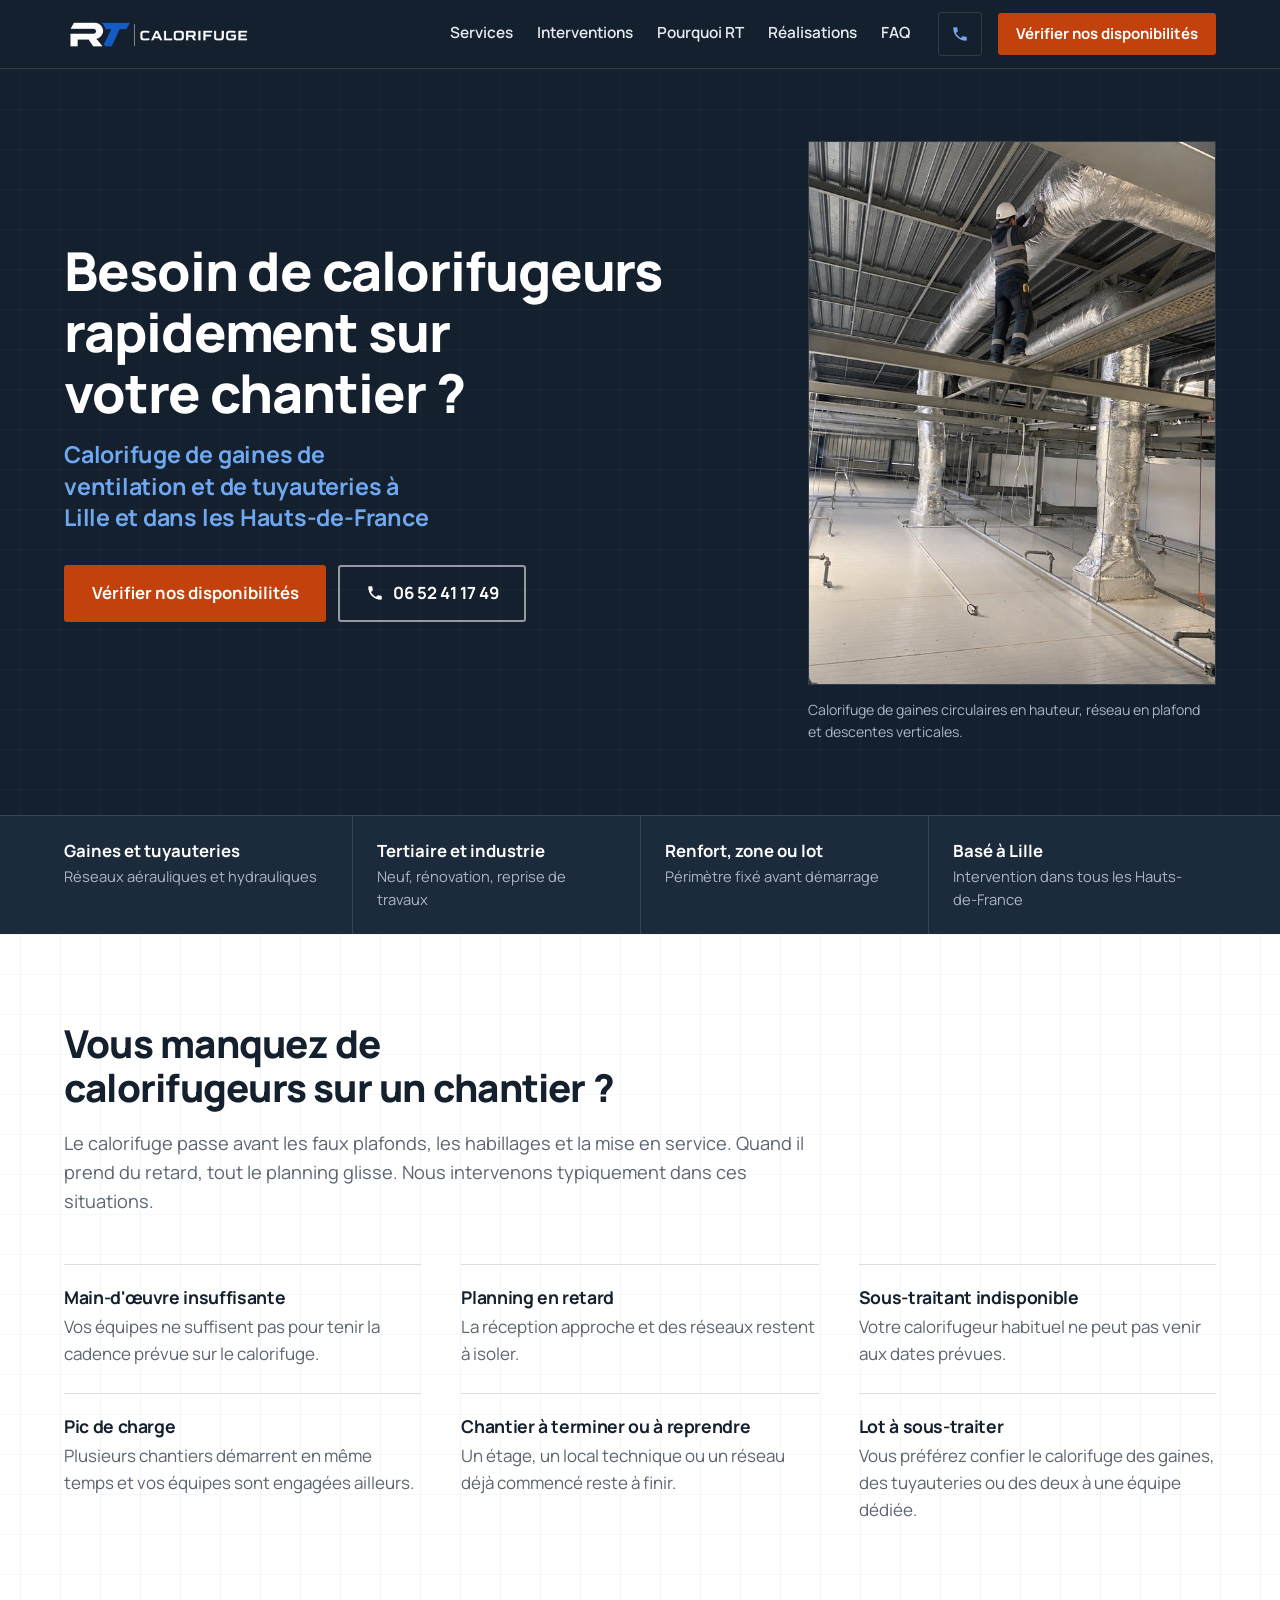
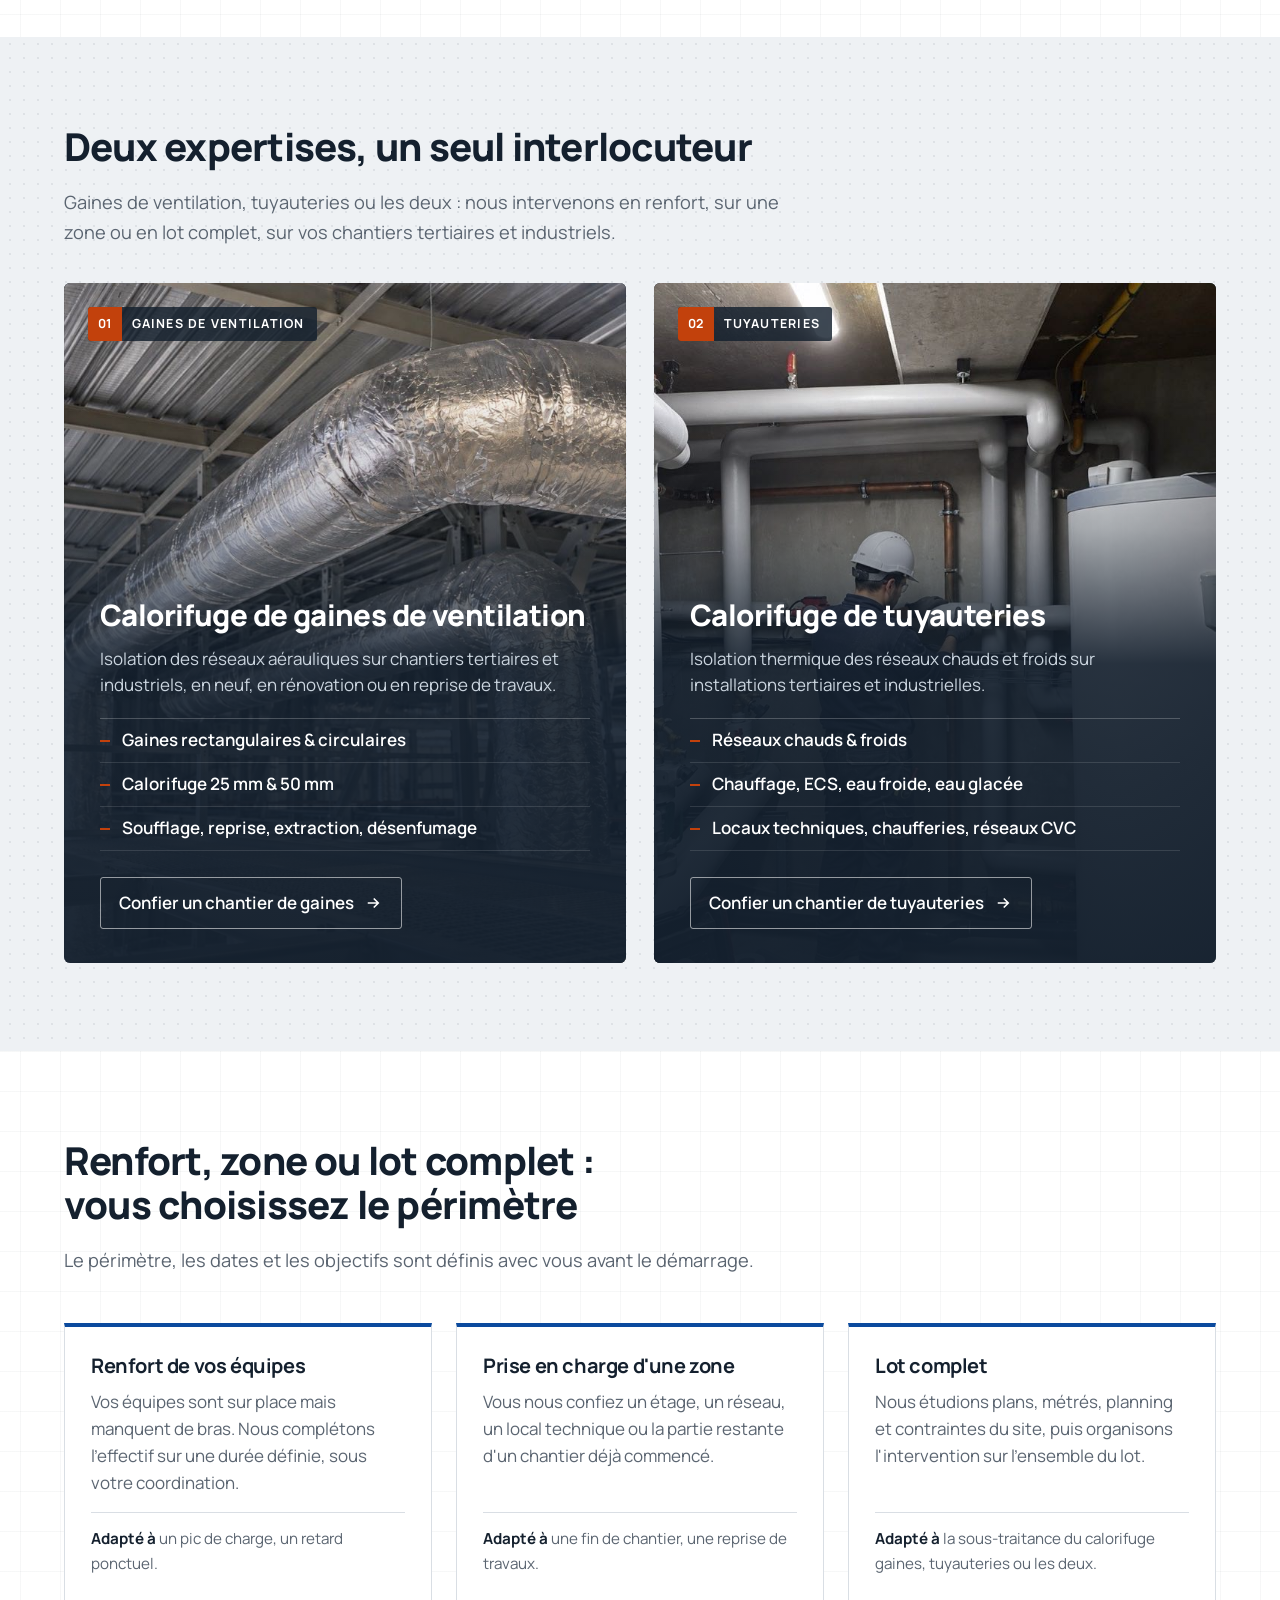
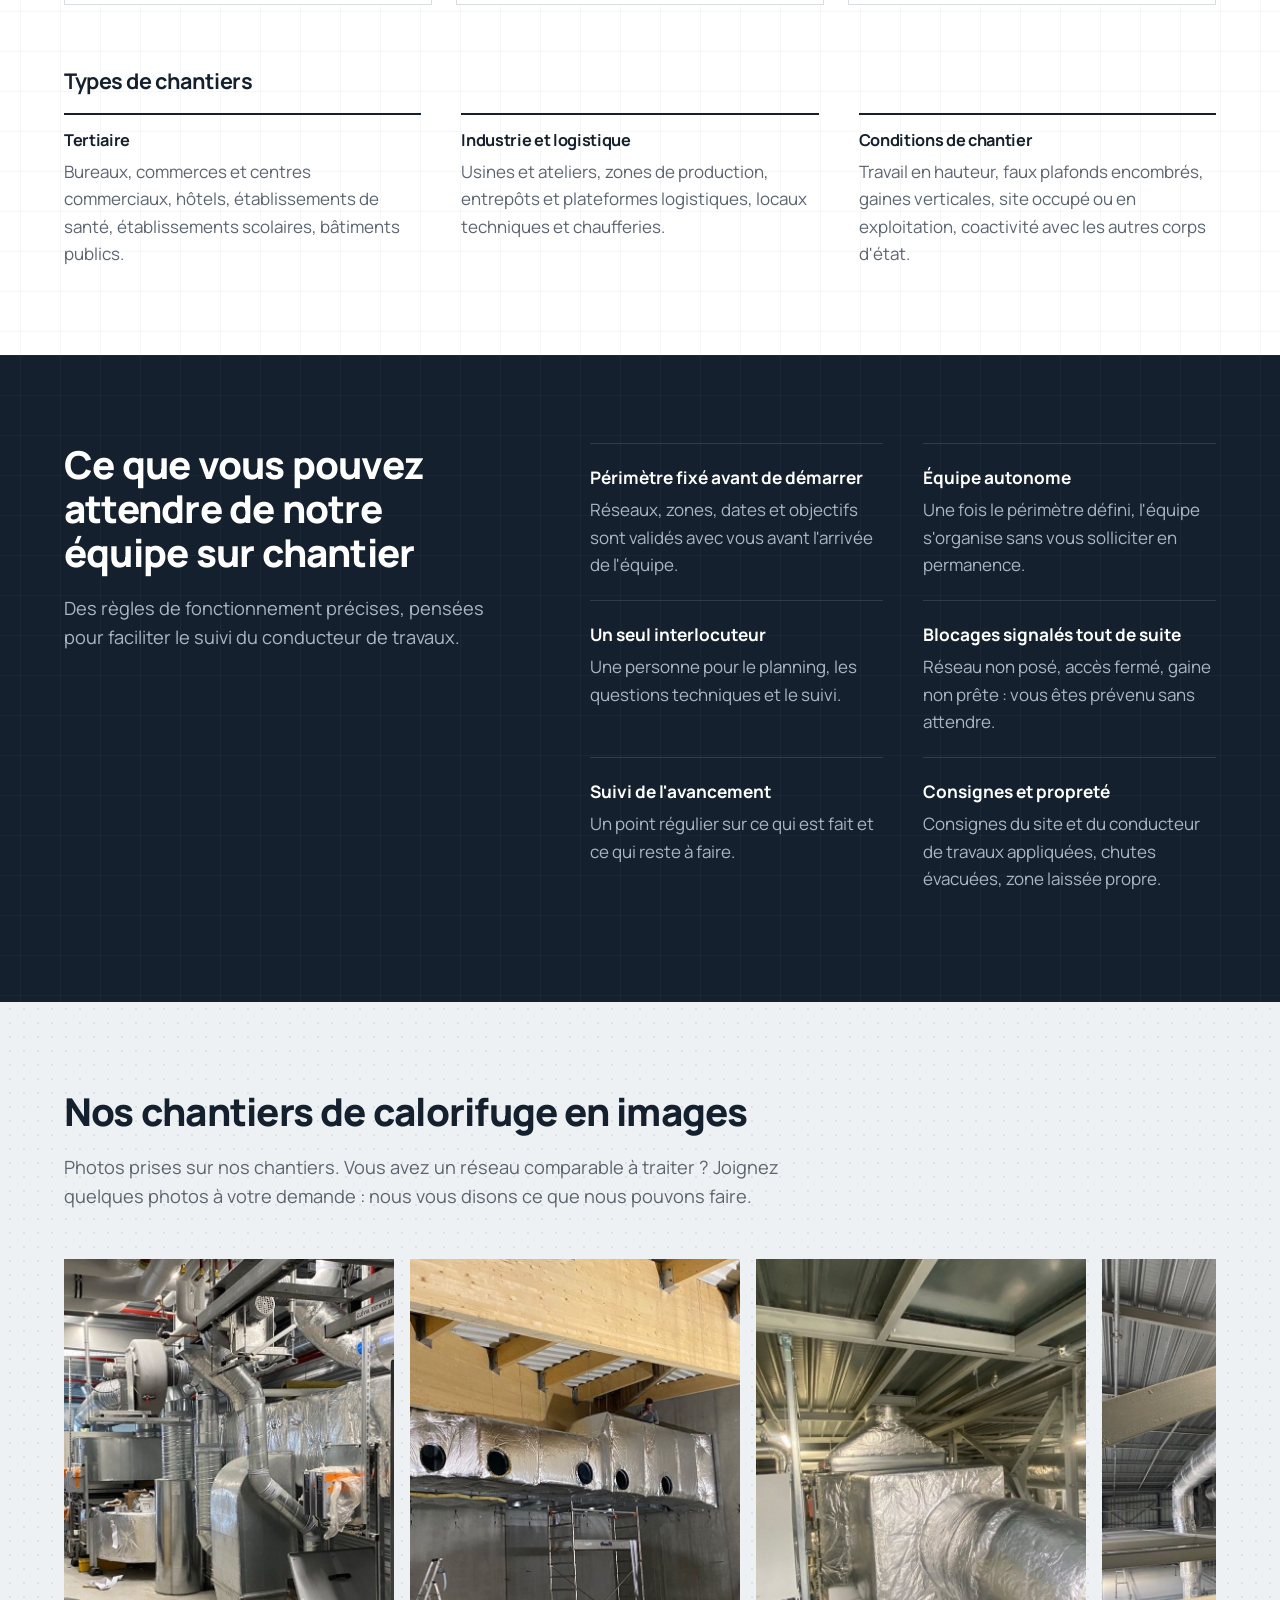
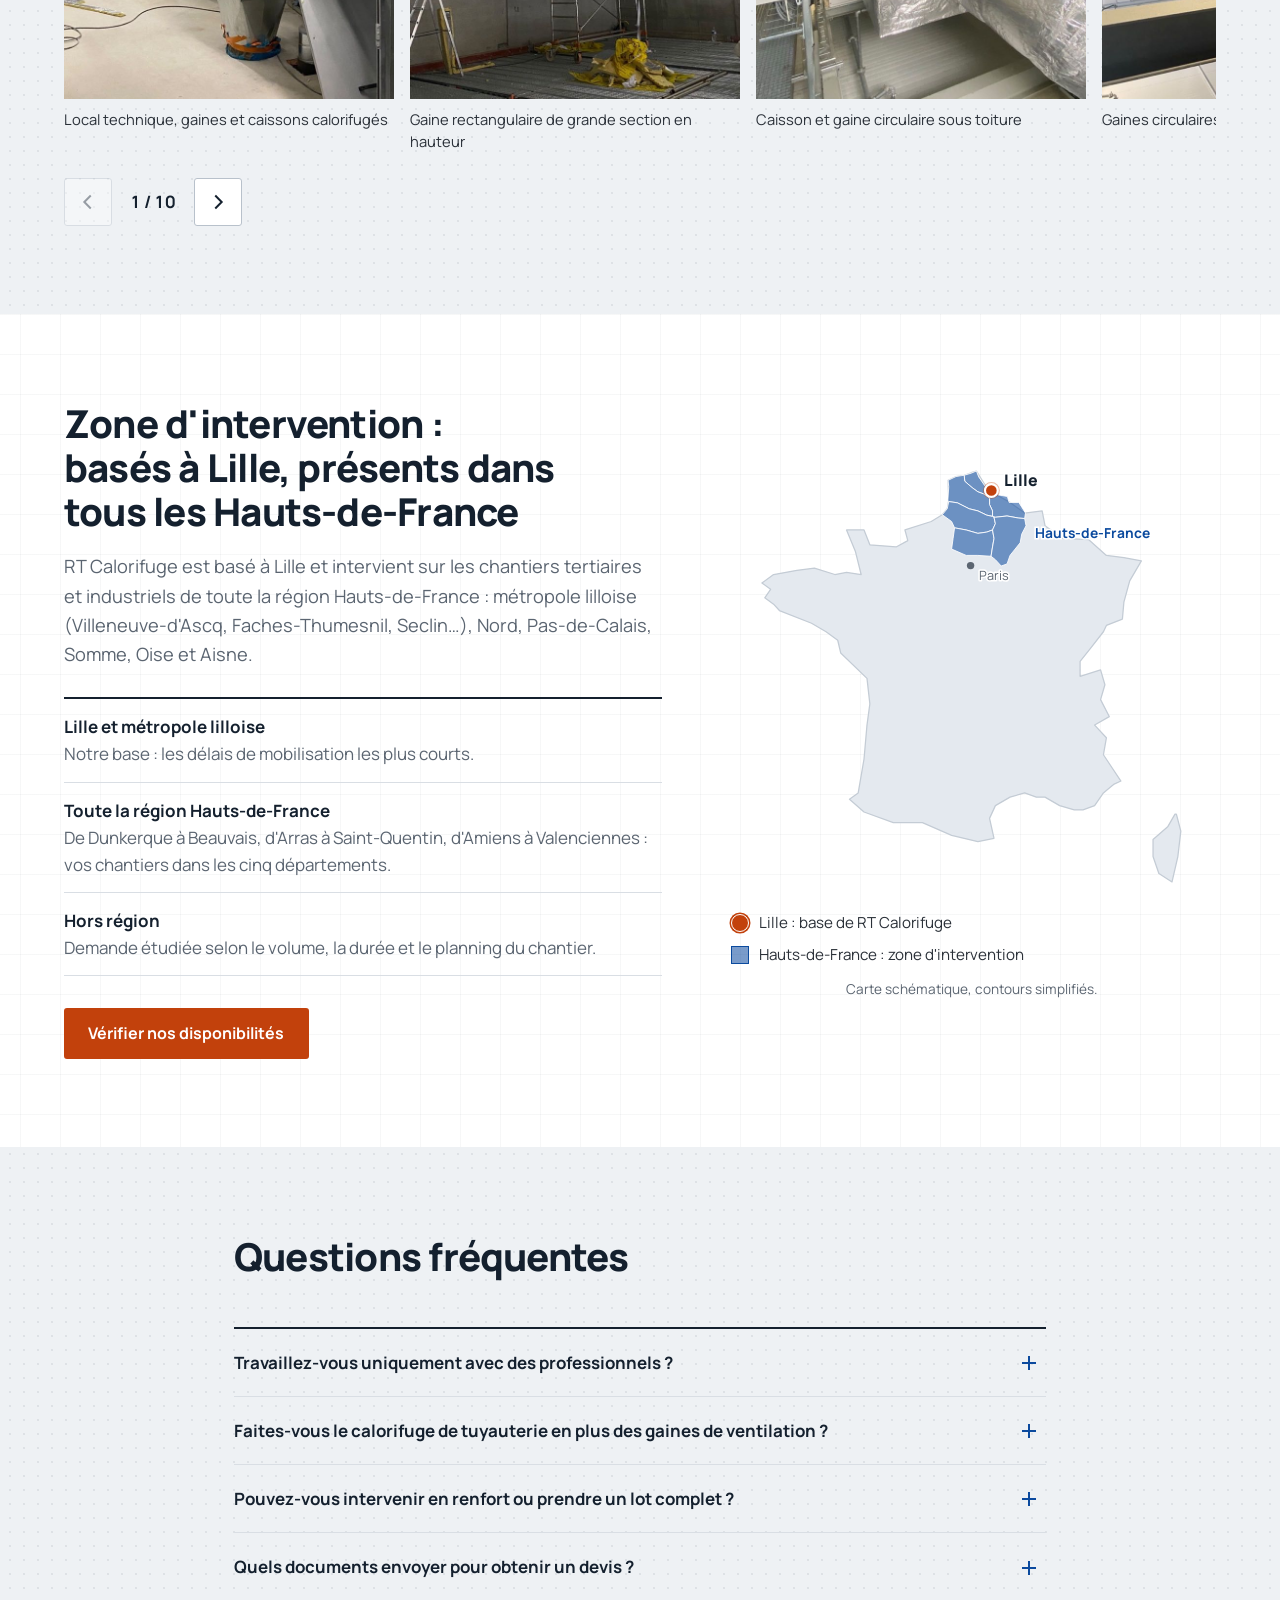
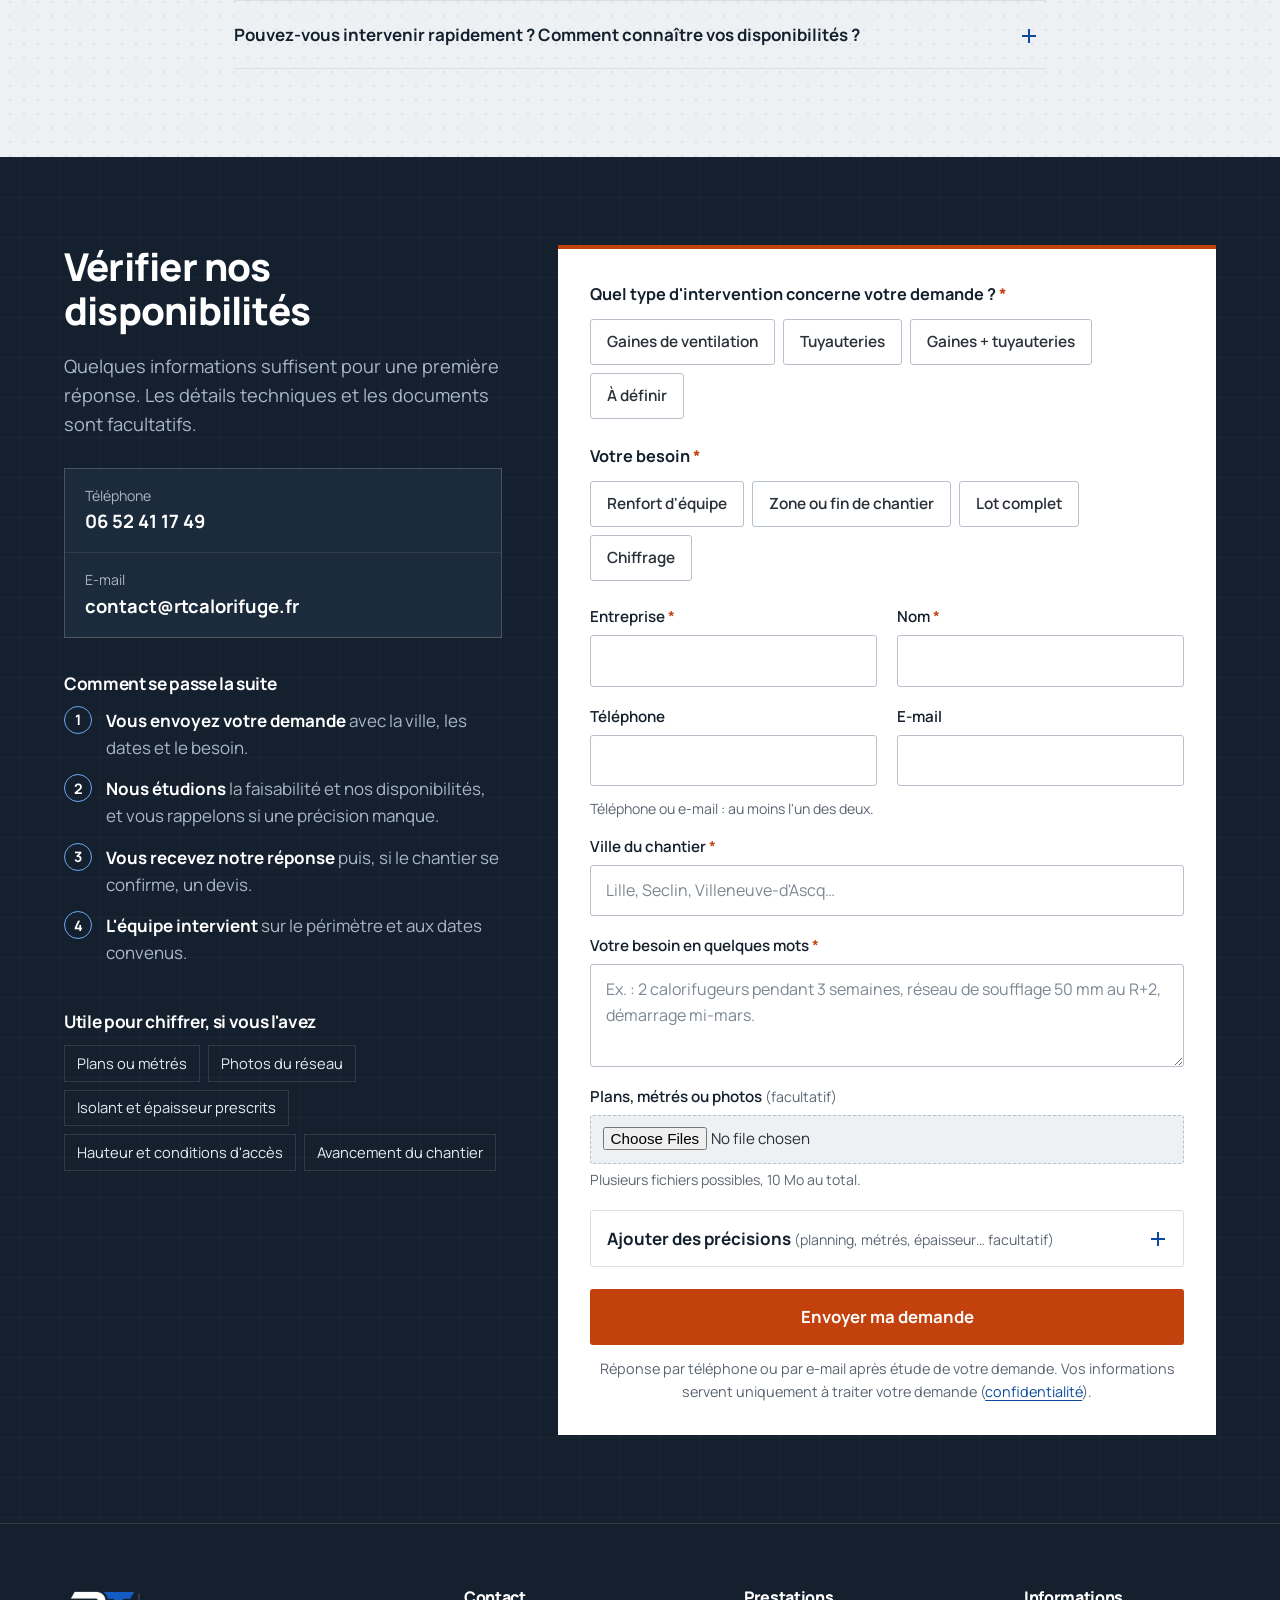
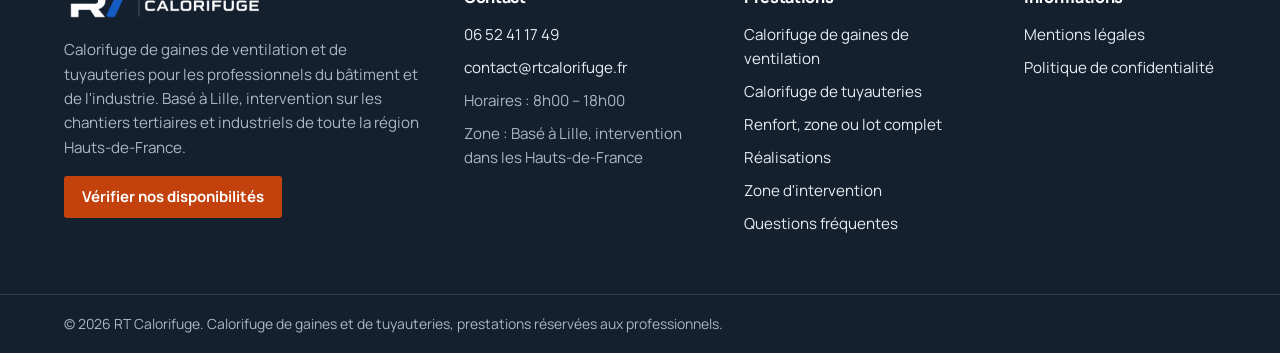
==== rt-calorifuge-site/index.html @ effd4635 "Add files via upload" ====
<!DOCTYPE html>
<html lang="fr">
<head>
<meta charset="utf-8">
<meta name="viewport" content="width=device-width, initial-scale=1">
<title>Calorifuge de gaines et tuyauteries à Lille | RT Calorifuge</title>
<meta name="description" content="Calorifugeur basé à Lille, intervention dans tous les Hauts-de-France : gaines de ventilation 25/50 mm et tuyauteries, tertiaire et industrie. Renfort ou lot complet.">
<meta name="robots" content="index, follow, max-image-preview:large">
<meta name="theme-color" content="#14202E">
<link rel="canonical" href="https://rtcalorifuge.fr/">
<link rel="icon" href="assets/favicon-32.png" type="image/png" sizes="32x32">
<link rel="apple-touch-icon" href="assets/apple-touch-icon.png">

<meta property="og:type" content="website">
<meta property="og:locale" content="fr_FR">
<meta property="og:site_name" content="RT Calorifuge">
<meta property="og:title" content="RT Calorifuge — Calorifuge de gaines et de tuyauteries à Lille et dans les Hauts-de-France">
<meta property="og:description" content="Calorifuge de gaines de ventilation et de tuyauteries pour les professionnels : renfort d'équipe, zone ou lot complet, sur chantiers tertiaires et industriels.">
<meta property="og:url" content="https://rtcalorifuge.fr/">
<meta property="og:image" content="https://rtcalorifuge.fr/assets/img/og-rt-calorifuge.jpg">
<meta property="og:image:width" content="1200">
<meta property="og:image:height" content="630">
<meta property="og:image:alt" content="Calorifugeur en intervention sur des gaines de ventilation circulaires calorifugées">
<meta name="twitter:card" content="summary_large_image">

<link rel="preconnect" href="https://fonts.googleapis.com">
<link rel="preconnect" href="https://fonts.gstatic.com" crossorigin>
<link rel="stylesheet" href="https://fonts.googleapis.com/css2?family=Manrope:wght@400..800&display=swap">
<link rel="preload" as="image" href="assets/img/chantier-gaines-circulaires-calorifugees-1000.jpg"
      imagesrcset="assets/img/chantier-gaines-circulaires-calorifugees-600.jpg 601w, assets/img/chantier-gaines-circulaires-calorifugees-1000.jpg 901w"
      imagesizes="(max-width: 900px) 100vw, 40vw" fetchpriority="high">
<link rel="stylesheet" href="css/style.css">
</head>

<body>

<a class="skip-link" href="#contenu">Aller au contenu principal</a>

<!-- ====================================================================
     EN-TÊTE
     ==================================================================== -->
<header class="header" id="header">
  <div class="container header__inner">

    <a class="header__logo" href="/" aria-label="RT Calorifuge — accueil">
      <img src="assets/logo-rt-calorifuge-horizontal-blanc.png" width="600" height="96" alt="RT Calorifuge">
    </a>

    <nav class="nav" id="nav" aria-label="Navigation principale">
      <ul class="nav__list">
        <li><a href="#services">Services</a></li>
        <li><a href="#interventions">Interventions</a></li>
        <li><a href="#pourquoi">Pourquoi RT</a></li>
        <li><a href="#realisations">Réalisations</a></li>
        <li><a href="#faq">FAQ</a></li>
      </ul>
      <a class="btn btn--accent nav__cta" href="#contact">Vérifier nos disponibilités</a>
    </nav>

    <div class="header__actions">
      <a class="header__tel" href="tel:+33652411749" data-cfg-tel aria-label="Appeler RT Calorifuge au 06 52 41 17 49">
        <svg viewBox="0 0 24 24" width="18" height="18" aria-hidden="true" focusable="false"><path fill="currentColor" d="M6.6 10.8c1.4 2.8 3.8 5.1 6.6 6.6l2.2-2.2c.3-.3.7-.4 1-.2 1.1.4 2.4.6 3.6.6.6 0 1 .4 1 1V20c0 .6-.4 1-1 1C10.6 21 3 13.4 3 4c0-.6.4-1 1-1h3.5c.6 0 1 .4 1 1 0 1.3.2 2.5.6 3.6.1.4 0 .8-.2 1l-2.3 2.2Z"/></svg>
        <span data-cfg="phoneDisplay">06 52 41 17 49</span>
      </a>
      <a class="btn btn--accent btn--sm header__cta" href="#contact">Vérifier nos disponibilités</a>
      <button class="burger" id="burger" type="button" aria-label="Ouvrir le menu" aria-expanded="false" aria-controls="nav">
        <span></span><span></span><span></span>
      </button>
    </div>

  </div>
</header>

<main id="contenu">

<!-- ====================================================================
     HERO
     ==================================================================== -->
<section class="hero" id="accueil">
  <div class="container hero__grid">

    <div class="hero__text">
      <h1>Besoin de calorifugeurs rapidement sur votre chantier&nbsp;?</h1>

      <h2 class="hero__h2">Calorifuge de gaines de ventilation et de tuyauteries à Lille et dans les <span class="nowrap">Hauts-de-France</span></h2>


      <div class="hero__cta">
        <a class="btn btn--accent btn--lg" href="#contact">Vérifier nos disponibilités</a>
        <a class="btn btn--ghost btn--lg" href="tel:+33652411749" data-cfg-tel>
          <svg viewBox="0 0 24 24" width="18" height="18" aria-hidden="true" focusable="false"><path fill="currentColor" d="M6.6 10.8c1.4 2.8 3.8 5.1 6.6 6.6l2.2-2.2c.3-.3.7-.4 1-.2 1.1.4 2.4.6 3.6.6.6 0 1 .4 1 1V20c0 .6-.4 1-1 1C10.6 21 3 13.4 3 4c0-.6.4-1 1-1h3.5c.6 0 1 .4 1 1 0 1.3.2 2.5.6 3.6.1.4 0 .8-.2 1l-2.3 2.2Z"/></svg>
          <span data-cfg="phoneDisplay">06 52 41 17 49</span>
        </a>
      </div>
    </div>

    <figure class="hero__media">
      <!-- Photo de chantier. Pour la remplacer : ratio portrait 3:4, 900 × 1200 px,
           JPG compressé < 200 Ko, mettre à jour src, srcset, alt et la preload dans <head>. -->
      <img
        src="assets/img/chantier-gaines-circulaires-calorifugees-1000.jpg"
        srcset="assets/img/chantier-gaines-circulaires-calorifugees-600.jpg 601w, assets/img/chantier-gaines-circulaires-calorifugees-1000.jpg 901w"
        sizes="(max-width: 900px) 100vw, 40vw"
        width="901" height="1200"
        alt="Calorifugeur en intervention sur des gaines de ventilation circulaires calorifugées, en hauteur sous charpente métallique"
        fetchpriority="high" decoding="async">
      <figcaption>Calorifuge de gaines circulaires en hauteur, réseau en plafond et descentes verticales.</figcaption>
    </figure>

  </div>

  <!-- Informations clés -->
  <div class="keyfacts">
    <ul class="container keyfacts__list">
      <li><strong>Gaines et tuyauteries</strong><span>Réseaux aérauliques et hydrauliques</span></li>
      <li><strong>Tertiaire et industrie</strong><span>Neuf, rénovation, reprise de travaux</span></li>
      <li><strong>Renfort, zone ou lot</strong><span>Périmètre fixé avant démarrage</span></li>
      <li><strong>Basé à Lille</strong><span>Intervention dans tous les Hauts-de-France</span></li>
    </ul>
  </div>
</section>

<!-- ====================================================================
     SITUATIONS CHANTIER
     ==================================================================== -->
<section class="section" id="situations">
  <div class="container">
    <div class="section__head">
      <h2>Vous manquez de calorifugeurs sur un chantier&nbsp;?</h2>
      <p class="lead">
        Le calorifuge passe avant les faux plafonds, les habillages et la mise en service.
        Quand il prend du retard, tout le planning glisse. Nous intervenons typiquement dans ces situations.
      </p>
    </div>

    <ul class="situations">
      <li>
        <h3>Main-d'œuvre insuffisante</h3>
        <p>Vos équipes ne suffisent pas pour tenir la cadence prévue sur le calorifuge.</p>
      </li>
      <li>
        <h3>Planning en retard</h3>
        <p>La réception approche et des réseaux restent à isoler.</p>
      </li>
      <li>
        <h3>Sous-traitant indisponible</h3>
        <p>Votre calorifugeur habituel ne peut pas venir aux dates prévues.</p>
      </li>
      <li>
        <h3>Pic de charge</h3>
        <p>Plusieurs chantiers démarrent en même temps et vos équipes sont engagées ailleurs.</p>
      </li>
      <li>
        <h3>Chantier à terminer ou à reprendre</h3>
        <p>Un étage, un local technique ou un réseau déjà commencé reste à finir.</p>
      </li>
      <li>
        <h3>Lot à sous-traiter</h3>
        <p>Vous préférez confier le calorifuge des gaines, des tuyauteries ou des deux à une équipe dédiée.</p>
      </li>
    </ul>
  </div>
</section>

<!-- ====================================================================
     SERVICES : 2 TUILES PHOTO (GAINES + TUYAUTERIES)
     Photos des tuiles (plein cadre, recadrées ; le bas est couvert par le texte) :
       - Photo gaines : calorifuge de gaines de ventilation sur chantier réel
       - Photo tuyauteries : calorifuge de tuyauteries en local technique ou sur réseau CVC
       Ratio conseillé portrait 3:4, 1200 × 1600 px, JPG < 250 Ko (sujet dans la moitié haute),
       dans assets/img/services/ (mettre à jour src, width, height, alt).
     Sans image, la tuile .svc-tile affiche un fond sombre neutre.
     ==================================================================== -->
<section class="section section--alu" id="services">
  <div class="container">
    <div class="section__head">
      <h2>Deux expertises, un seul interlocuteur</h2>
      <p class="lead">
        Gaines de ventilation, tuyauteries ou les deux&nbsp;: nous intervenons en renfort, sur une zone ou en lot complet,
        sur vos chantiers tertiaires et industriels.
      </p>
    </div>

    <div class="svc-grid">
      <!-- ---------- TUILE 1 : GAINES ---------- -->
      <article class="svc-tile" id="gaines" aria-labelledby="gaines-titre">
        <img class="svc-tile__img" src="assets/img/services/calorifuge-gaines-ventilation-circulaires.jpg" width="751" height="1000" loading="lazy" decoding="async"
             alt="Gaines de ventilation circulaires calorifugées sous toiture métallique">
        <p class="svc-tile__tag"><span>01</span>Gaines de ventilation</p>
        <div class="svc-tile__body">
          <h3 id="gaines-titre">Calorifuge de gaines de ventilation</h3>
          <p class="svc-tile__text">Isolation des réseaux aérauliques sur chantiers tertiaires et industriels, en neuf, en rénovation ou en reprise de travaux.</p>
          <ul class="svc-tile__facts">
            <li>Gaines rectangulaires &amp; circulaires</li>
            <li>Calorifuge 25&nbsp;mm &amp; 50&nbsp;mm</li>
            <li>Soufflage, reprise, extraction, désenfumage</li>
          </ul>
          <!-- EMPLACEMENT À COMPLÉTER (non affiché) — isolant et finition utilisés sur gaines, une fois confirmés -->
          <a class="svc-tile__cta" href="#contact" data-prefill-service="Gaines de ventilation">Confier un chantier de gaines <svg viewBox="0 0 24 24" width="18" height="18" aria-hidden="true" focusable="false"><path d="M5 12h13M13 6l6 6-6 6" fill="none" stroke="currentColor" stroke-width="2.2"/></svg></a>
        </div>
      </article>

      <!-- ---------- TUILE 2 : TUYAUTERIES ---------- -->
      <article class="svc-tile" id="tuyauteries" aria-labelledby="tuyauteries-titre">
        <img class="svc-tile__img svc-tile__img--tuyauteries" src="assets/img/services/calorifuge-tuyauteries-local-technique.jpg" width="750" height="1000" loading="lazy" decoding="async"
             alt="Calorifugeur intervenant sur des tuyauteries calorifugées dans un local technique">
        <p class="svc-tile__tag"><span>02</span>Tuyauteries</p>
        <div class="svc-tile__body">
          <h3 id="tuyauteries-titre">Calorifuge de tuyauteries</h3>
          <p class="svc-tile__text">Isolation thermique des réseaux chauds et froids sur installations tertiaires et industrielles.</p>
          <!-- À VÉRIFIER : retirer tout réseau non réalisé par RT Calorifuge.
               EMPLACEMENT À COMPLÉTER (non affiché) : isolants, épaisseurs, diamètres, finitions, une fois confirmés. -->
          <ul class="svc-tile__facts">
            <li>Réseaux chauds &amp; froids</li>
            <li>Chauffage, ECS, eau froide, eau glacée</li>
            <li>Locaux techniques, chaufferies, réseaux CVC</li>
          </ul>
          <a class="svc-tile__cta" href="#contact" data-prefill-service="Tuyauteries">Confier un chantier de tuyauteries <svg viewBox="0 0 24 24" width="18" height="18" aria-hidden="true" focusable="false"><path d="M5 12h13M13 6l6 6-6 6" fill="none" stroke="currentColor" stroke-width="2.2"/></svg></a>
        </div>
      </article>
    </div>
  </div>
</section>

<!-- ====================================================================
     MODES D'INTERVENTION + TYPES DE CHANTIERS
     ==================================================================== -->
<section class="section" id="interventions">
  <div class="container">
    <div class="section__head">
      <h2>Renfort, zone ou lot complet&nbsp;: vous choisissez le périmètre</h2>
      <p class="lead">Le périmètre, les dates et les objectifs sont définis avec vous avant le démarrage.</p>
    </div>

    <ul class="modes">
      <li class="mode">
        <h3>Renfort de vos équipes</h3>
        <p>Vos équipes sont sur place mais manquent de bras. Nous complétons l'effectif sur une durée définie, sous votre coordination.</p>
        <p class="mode__fit"><span>Adapté à</span> un pic de charge, un retard ponctuel.</p>
      </li>
      <li class="mode">
        <h3>Prise en charge d'une zone</h3>
        <p>Vous nous confiez un étage, un réseau, un local technique ou la partie restante d'un chantier déjà commencé.</p>
        <p class="mode__fit"><span>Adapté à</span> une fin de chantier, une reprise de travaux.</p>
      </li>
      <li class="mode">
        <h3>Lot complet</h3>
        <p>Nous étudions plans, métrés, planning et contraintes du site, puis organisons l'intervention sur l'ensemble du lot.</p>
        <p class="mode__fit"><span>Adapté à</span> la sous-traitance du calorifuge gaines, tuyauteries ou les deux.</p>
      </li>
    </ul>

    <div class="sites" id="chantiers">
      <h3 class="sites__title">Types de chantiers</h3>
      <div class="sites__grid">
        <div>
          <h4>Tertiaire</h4>
          <p>Bureaux, commerces et centres commerciaux, hôtels, établissements de santé, établissements scolaires, bâtiments publics.</p>
        </div>
        <div>
          <h4>Industrie et logistique</h4>
          <p>Usines et ateliers, zones de production, entrepôts et plateformes logistiques, locaux techniques et chaufferies.</p>
        </div>
        <div>
          <h4>Conditions de chantier</h4>
          <p>Travail en hauteur, faux plafonds encombrés, gaines verticales, site occupé ou en exploitation, coactivité avec les autres corps d'état.</p>
        </div>
      </div>
    </div>
  </div>
</section>

<!-- ====================================================================
     POURQUOI RT CALORIFUGE
     ==================================================================== -->
<section class="section section--dark" id="pourquoi">
  <div class="container why">
    <div class="why__head">
      <h2>Ce que vous pouvez attendre de notre équipe sur chantier</h2>
      <p class="lead">Des règles de fonctionnement précises, pensées pour faciliter le suivi du conducteur de travaux.</p>

      <!-- PHOTO À AJOUTER (non affichée) — équipe RT Calorifuge sur chantier.
           Ratio 4:3, 1200 × 900 px, JPG < 200 Ko, fichier assets/img/equipe-rt-calorifuge-chantier.jpg,
           ALT : « Équipe RT Calorifuge en intervention sur un chantier de calorifuge ».
           Intégration : <img class="why__photo" src="…" width="1200" height="900" loading="lazy" alt="…"> -->

      <!-- EMPLACEMENT PREUVE À COMPLÉTER (non affiché) — témoignage réel d'un client, avec son accord :
      <blockquote class="quote">
        <p>« [CITATION EXACTE DU CLIENT] »</p>
        <footer>[Prénom Nom], [fonction], [entreprise]</footer>
      </blockquote>
      -->
    </div>

    <dl class="commitments">
      <div>
        <dt>Périmètre fixé avant de démarrer</dt>
        <dd>Réseaux, zones, dates et objectifs sont validés avec vous avant l'arrivée de l'équipe.</dd>
      </div>
      <div>
        <dt>Équipe autonome</dt>
        <dd>Une fois le périmètre défini, l'équipe s'organise sans vous solliciter en permanence.</dd>
      </div>
      <div>
        <dt>Un seul interlocuteur</dt>
        <dd>Une personne pour le planning, les questions techniques et le suivi.</dd>
      </div>
      <div>
        <dt>Blocages signalés tout de suite</dt>
        <dd>Réseau non posé, accès fermé, gaine non prête&nbsp;: vous êtes prévenu sans attendre.</dd>
      </div>
      <div>
        <dt>Suivi de l'avancement</dt>
        <dd>Un point régulier sur ce qui est fait et ce qui reste à faire.</dd>
      </div>
      <div>
        <dt>Consignes et propreté</dt>
        <dd>Consignes du site et du conducteur de travaux appliquées, chutes évacuées, zone laissée propre.</dd>
      </div>
    </dl>
  </div>
</section>

<!-- ====================================================================
     RÉALISATIONS — CARROUSEL
     Pour ajouter une photo : déposer un JPG (~900 px de haut, < 150 Ko) dans
     assets/img/realisations/ puis dupliquer un bloc <figure class="slide">
     (src, width, height, alt, légende). Aucun autre réglage nécessaire.
     ==================================================================== -->
<section class="section section--alu" id="realisations">
  <div class="container">
    <div class="section__head">
      <h2>Nos chantiers de calorifuge en images</h2>
      <p class="lead">
        Photos prises sur nos chantiers. Vous avez un réseau comparable à traiter&nbsp;?
        Joignez quelques photos à votre demande&nbsp;: nous vous disons ce que nous pouvons faire.
      </p>
    </div>

    <div class="carousel" data-carousel>
      <div class="carousel__track" tabindex="0" role="region" aria-label="Photos de chantiers, défilement horizontal">
        <figure class="slide">
          <img src="assets/img/realisations/01-local-technique-gaines-calorifugees.jpg" width="675" height="900" loading="lazy" decoding="async"
               alt="Local technique : gaines et caissons de traitement d'air calorifugés">
          <figcaption>Local technique, gaines et caissons calorifugés</figcaption>
        </figure>
        <figure class="slide">
          <img src="assets/img/realisations/02-gaine-rectangulaire-grande-section.jpg" width="675" height="900" loading="lazy" decoding="async"
               alt="Gaine rectangulaire de grande section calorifugée avec piquages circulaires, posée en hauteur">
          <figcaption>Gaine rectangulaire de grande section en hauteur</figcaption>
        </figure>
        <figure class="slide">
          <img src="assets/img/realisations/03-caisson-et-gaine-circulaire-calorifuges.jpg" width="675" height="900" loading="lazy" decoding="async"
               alt="Caisson rectangulaire et gaine circulaire calorifugés sous toiture technique">
          <figcaption>Caisson et gaine circulaire sous toiture</figcaption>
        </figure>
        <figure class="slide">
          <img src="assets/img/realisations/04-gaines-circulaires-batiment-industriel.jpg" width="675" height="900" loading="lazy" decoding="async"
               alt="Réseau de gaines circulaires calorifugées dans un bâtiment industriel">
          <figcaption>Gaines circulaires, bâtiment industriel</figcaption>
        </figure>
        <figure class="slide">
          <img src="assets/img/realisations/05-gaines-sous-chemin-de-cables.jpg" width="900" height="675" loading="lazy" decoding="async"
               alt="Gaines circulaires calorifugées sous chemins de câbles en plafond technique">
          <figcaption>Gaines circulaires sous chemins de câbles</figcaption>
        </figure>
        <figure class="slide">
          <img src="assets/img/realisations/06-gaines-circulaires-plafond-beton.jpg" width="505" height="900" loading="lazy" decoding="async"
               alt="Gaines circulaires calorifugées sous dalle béton, chantier en cours">
          <figcaption>Gaines circulaires sous dalle béton</figcaption>
        </figure>
        <figure class="slide">
          <img src="assets/img/realisations/07-gaine-calorifugee-faux-plafond.jpg" width="675" height="900" loading="lazy" decoding="async"
               alt="Gaine de ventilation calorifugée au-dessus d'une ossature de faux plafond">
          <figcaption>Gaine calorifugée en faux plafond</figcaption>
        </figure>
        <figure class="slide">
          <img src="assets/img/realisations/08-reseau-faux-plafond-tertiaire.jpg" width="675" height="900" loading="lazy" decoding="async"
               alt="Réseau de gaines calorifugées en faux plafond sur chantier tertiaire">
          <figcaption>Réseau en faux plafond, tertiaire</figcaption>
        </figure>
        <figure class="slide">
          <img src="assets/img/realisations/09-gaines-circulaires-couloir.jpg" width="505" height="900" loading="lazy" decoding="async"
               alt="Gaines circulaires calorifugées en plafond de circulation">
          <figcaption>Gaines circulaires en circulation</figcaption>
        </figure>
        <figure class="slide">
          <img src="assets/img/realisations/10-gaines-calorifugees-charpente-bois.jpg" width="900" height="727" loading="lazy" decoding="async"
               alt="Gaines rectangulaires et circulaires calorifugées sous charpente bois">
          <figcaption>Gaines calorifugées sous charpente bois</figcaption>
        </figure>
      </div>
      <div class="carousel__nav">
        <button type="button" class="carousel__btn" data-dir="-1" aria-label="Photos précédentes">
          <svg viewBox="0 0 24 24" width="22" height="22" aria-hidden="true" focusable="false"><path d="M15 5l-7 7 7 7" fill="none" stroke="currentColor" stroke-width="2.2"/></svg>
        </button>
        <p class="carousel__count" aria-live="polite"><span data-carousel-current>1</span> / 10</p>
        <button type="button" class="carousel__btn" data-dir="1" aria-label="Photos suivantes">
          <svg viewBox="0 0 24 24" width="22" height="22" aria-hidden="true" focusable="false"><path d="M9 5l7 7-7 7" fill="none" stroke="currentColor" stroke-width="2.2"/></svg>
        </button>
      </div>
    </div>
  </div>
</section>

<!-- ====================================================================
     ZONE D'INTERVENTION
     ==================================================================== -->
<section class="section" id="zone-intervention">
  <div class="container zone">
    <div class="zone__text">
      <h2>Zone d'intervention&nbsp;: basés à Lille, présents dans tous les Hauts-de-France</h2>
      <p class="lead">
        RT Calorifuge est basé à Lille et intervient sur les chantiers tertiaires et industriels de toute la région
        Hauts-de-France&nbsp;: métropole lilloise (Villeneuve-d'Ascq, Faches-Thumesnil, Seclin…), Nord, Pas-de-Calais,
        Somme, Oise et Aisne.
      </p>

      <dl class="zone__list">
        <div><dt>Lille et métropole lilloise</dt><dd>Notre base&nbsp;: les délais de mobilisation les plus courts.</dd></div>
        <div><dt>Toute la région Hauts-de-France</dt><dd>De Dunkerque à Beauvais, d'Arras à Saint-Quentin, d'Amiens à Valenciennes&nbsp;: vos chantiers dans les cinq départements.</dd></div>
        <div><dt>Hors région</dt><dd>Demande étudiée selon le volume, la durée et le planning du chantier.</dd></div>
      </dl>

      <a class="btn btn--accent" href="#contact">Vérifier nos disponibilités</a>
    </div>

    <figure class="zone__map">
      <svg viewBox="8 8 415 408" role="img" aria-labelledby="zm-t zm-d">
        <title id="zm-t">Carte de France : zone d'intervention de RT Calorifuge</title>
        <desc id="zm-d">RT Calorifuge est basé à Lille et intervient dans toute la région Hauts-de-France : Nord, Pas-de-Calais, Somme, Oise et Aisne.</desc>
        <path class="fm__france" d="M215.7,20.0 L220.6,18.4 L230.3,34.0 L238.5,32.0 L241.3,42.0 L252.3,48.0 L266.1,58.0 L282.6,56.0 L285.3,70.0 L301.9,82.0 L326.6,83.2 L343.2,98.0 L359.7,100.0 L376.2,103.2 L365.2,122.0 L359.7,142.0 L358.3,158.0 L343.2,164.0 L340.4,170.0 L328.0,186.0 L318.4,198.0 L318.4,212.0 L337.7,206.0 L341.8,220.0 L337.7,234.0 L345.9,250.0 L332.1,258.0 L343.2,270.0 L340.4,286.0 L356.9,310.8 L350.0,314.0 L340.4,322.0 L332.1,334.0 L321.1,338.0 L312.9,338.0 L299.1,334.0 L285.3,326.0 L277.1,326.0 L266.1,322.0 L252.3,326.0 L238.5,334.0 L233.0,346.0 L237.2,364.8 L222.0,368.0 L197.2,362.0 L169.7,350.0 L142.2,350.0 L114.6,340.0 L100.9,328.0 L109.1,322.0 L114.6,290.0 L117.4,258.0 L120.1,238.0 L117.4,214.0 L92.6,190.0 L89.8,178.0 L78.8,170.0 L65.1,162.0 L34.8,150.0 L29.3,144.0 L21.0,138.0 L26.5,130.0 L18.3,124.0 L29.3,116.0 L51.3,112.0 L67.8,110.0 L87.1,116.0 L98.1,114.0 L111.9,116.0 L106.4,94.0 L98.1,74.0 L114.6,74.0 L120.1,88.0 L144.9,90.0 L155.9,84.0 L153.2,74.0 L178.0,66.0 L188.4,59.6 L193.1,54.0 L194.5,46.0 L193.9,27.2 L201.4,23.6 L209.1,22.4 Z"/>
        <path class="fm__france" d="M409.2,342.0 L413.4,358.0 L410.6,382.0 L405.1,406.0 L392.7,398.0 L387.2,382.0 L387.2,366.0 L401.0,354.0 L407.9,342.0 Z"/>
        <path class="fm__dep" d="M220.6,18.4 L222.8,24.0 L229.7,34.0 L236.6,30.8 L239.4,34.0 L240.7,40.8 L249.8,42.4 L251.5,48.0 L260.6,48.0 L266.9,58.0 L266.1,63.2 L260.6,62.8 L249.5,60.8 L238.5,62.0 L235.8,61.2 L235.8,56.0 L233.0,50.0 L233.0,44.0 L227.5,40.0 L222.0,38.0 L216.5,34.0 L209.6,28.0 L209.1,22.4 L215.7,20.4 Z"/>
        <path class="fm__dep" d="M209.1,22.4 L201.4,23.6 L193.9,27.2 L194.5,33.2 L193.7,46.0 L194.5,47.2 L202.7,48.4 L213.8,54.0 L222.0,56.0 L230.3,60.0 L235.8,61.2 L235.8,56.0 L233.0,50.0 L233.0,44.0 L227.5,40.0 L222.0,38.0 L216.5,34.0 L209.6,28.0 Z"/>
        <path class="fm__dep" d="M194.5,47.2 L193.1,54.0 L188.4,59.6 L197.2,66.0 L200.0,72.0 L211.0,74.0 L222.0,77.2 L230.3,76.0 L235.8,74.0 L238.5,68.0 L237.2,62.0 L235.8,61.2 L230.3,60.0 L222.0,56.0 L213.8,54.0 L202.7,48.4 Z"/>
        <path class="fm__dep" d="M200.0,72.0 L211.0,74.0 L222.0,77.2 L230.3,76.0 L235.8,74.0 L237.2,82.0 L235.8,90.0 L234.4,98.8 L222.0,98.0 L211.0,98.0 L197.2,92.0 L198.6,82.0 Z"/>
        <path class="fm__dep" d="M237.2,62.0 L238.5,62.0 L249.5,60.8 L260.6,62.8 L266.1,63.2 L267.4,70.0 L263.3,78.0 L261.9,86.0 L252.3,98.0 L249.5,106.0 L244.0,108.0 L238.5,102.0 L234.4,98.8 L235.8,90.0 L237.2,82.0 L235.8,74.0 L238.5,68.0 Z"/>
        <circle class="fm__paris" cx="215.1" cy="107.6" r="3.5"/>
        <text class="fm__city" x="223.1" y="121.6">Paris</text>
        <circle class="fm__pulse" cx="234.7" cy="36.8" r="8"/>
        <circle class="fm__lille" cx="234.7" cy="36.8" r="6"/>
        <text class="fm__city fm__city--main" x="246.7" y="32.8">Lille</text>
        <text class="fm__region" x="276" y="82">Hauts-de-France</text>
      </svg>
      <ul class="zm__legend">
        <li><span class="zm__key zm__key--mel" aria-hidden="true"></span>Lille&nbsp;: base de RT Calorifuge</li>
        <li><span class="zm__key zm__key--nord" aria-hidden="true"></span>Hauts-de-France&nbsp;: zone d'intervention</li>
      </ul>
      <figcaption>Carte schématique, contours simplifiés.</figcaption>
    </figure>
  </div>
</section>

<!-- ====================================================================
     FAQ
     Garder le texte des réponses identique à celui du bloc JSON-LD « FAQPage »
     en bas de page.
     ==================================================================== -->
<section class="section section--alu" id="faq">
  <div class="container container--narrow">
    <div class="section__head">
      <h2>Questions fréquentes</h2>
    </div>

    <div class="faq">
      <details class="faq__item">
        <summary>Travaillez-vous uniquement avec des professionnels&nbsp;?</summary>
        <div class="faq__body"><p>Oui. Nous travaillons pour les entreprises de génie climatique et de CVC, les entreprises de ventilation, les climaticiens, les entreprises générales et les industriels. Nous n'intervenons pas chez les particuliers.</p></div>
      </details>

      <details class="faq__item">
        <summary>Faites-vous le calorifuge de tuyauterie en plus des gaines de ventilation&nbsp;?</summary>
        <div class="faq__body"><p>Oui. En plus du calorifuge de gaines (25 et 50 mm, rectangulaires et circulaires), nous isolons les tuyauteries chaudes et froides&nbsp;: chauffage, eau chaude, eau froide, eau glacée, réseaux CVC et tuyauteries industrielles, séparément ou sur un même chantier.</p></div>
      </details>

      <details class="faq__item">
        <summary>Pouvez-vous intervenir en renfort ou prendre un lot complet&nbsp;?</summary>
        <div class="faq__body"><p>Les deux. Nous pouvons renforcer une équipe déjà sur place pour une durée définie, prendre en charge une zone, reprendre un chantier déjà commencé ou réaliser un lot complet. Le périmètre est fixé avec vous avant le démarrage.</p></div>
      </details>

      <details class="faq__item">
        <summary>Quels documents envoyer pour obtenir un devis&nbsp;?</summary>
        <div class="faq__body"><p>La ville du chantier, les dates souhaitées et le type de réseau suffisent pour une première réponse. Si vous les avez, joignez plans, métrés et photos&nbsp;: nous pouvons chiffrer à partir de ces documents.</p></div>
      </details>

      <details class="faq__item">
        <summary>Pouvez-vous intervenir rapidement&nbsp;? Comment connaître vos disponibilités&nbsp;?</summary>
        <div class="faq__body"><p>Cela dépend de notre planning du moment. Le plus rapide est de nous appeler au 06&nbsp;52&nbsp;41&nbsp;17&nbsp;49 ou d'envoyer le formulaire avec la ville, les dates et le volume estimé&nbsp;: nous vous répondons après étude.</p></div>
      </details>
    </div>
  </div>
</section>

<!-- ====================================================================
     CONTACT / FORMULAIRE
     Envoi : Web3Forms (clé dans js/config.js). Les champs techniques des
     blocs masqués sont désactivés et ne sont donc pas envoyés.
     ==================================================================== -->
<section class="section section--dark" id="contact">
  <div class="container contact">

    <div class="contact__aside">
      <h2>Vérifier nos disponibilités</h2>
      <p class="lead">Quelques informations suffisent pour une première réponse. Les détails techniques et les documents sont facultatifs.</p>

      <ul class="contact-direct">
        <li><a href="tel:+33652411749" data-cfg-tel><span>Téléphone</span><strong data-cfg="phoneDisplay">06 52 41 17 49</strong></a></li>
        <li><a href="mailto:contact@rtcalorifuge.fr" data-cfg-mail><span>E-mail</span><strong data-cfg="email">contact@rtcalorifuge.fr</strong></a></li>
      </ul>

      <div class="next" id="methode">
        <h3>Comment se passe la suite</h3>
        <ol class="steps">
          <li><strong>Vous envoyez votre demande</strong> avec la ville, les dates et le besoin.</li>
          <li><strong>Nous étudions</strong> la faisabilité et nos disponibilités, et vous rappelons si une précision manque.</li>
          <li><strong>Vous recevez notre réponse</strong> puis, si le chantier se confirme, un devis.</li>
          <li><strong>L'équipe intervient</strong> sur le périmètre et aux dates convenus.</li>
        </ol>
      </div>

      <div class="next">
        <h3>Utile pour chiffrer, si vous l'avez</h3>
        <ul class="infolist">
          <li>Plans ou métrés</li>
          <li>Photos du réseau</li>
          <li>Isolant et épaisseur prescrits</li>
          <li>Hauteur et conditions d'accès</li>
          <li>Avancement du chantier</li>
        </ul>
      </div>
    </div>

    <div class="contact__form">
      <form class="form" id="devis-form" novalidate>

        <fieldset class="form__block" id="fs-service" aria-describedby="err-service">
          <legend>Quel type d'intervention concerne votre demande&nbsp;? <span class="req" aria-hidden="true">*</span></legend>
          <div class="chips">
            <label class="chip"><input type="radio" name="service" value="Gaines de ventilation" required><span>Gaines de ventilation</span></label>
            <label class="chip"><input type="radio" name="service" value="Tuyauteries"><span>Tuyauteries</span></label>
            <label class="chip"><input type="radio" name="service" value="Gaines + tuyauteries"><span>Gaines + tuyauteries</span></label>
            <label class="chip"><input type="radio" name="service" value="À définir"><span>À définir</span></label>
          </div>
          <span class="err" id="err-service" data-err-group="service"></span>
        </fieldset>

        <fieldset class="form__block" id="fs-besoin" aria-describedby="err-besoin">
          <legend>Votre besoin <span class="req" aria-hidden="true">*</span></legend>
          <div class="chips">
            <label class="chip"><input type="radio" name="type_besoin" value="Renfort d'équipe" required><span>Renfort d'équipe</span></label>
            <label class="chip"><input type="radio" name="type_besoin" value="Zone ou fin de chantier"><span>Zone ou fin de chantier</span></label>
            <label class="chip"><input type="radio" name="type_besoin" value="Lot complet"><span>Lot complet</span></label>
            <label class="chip"><input type="radio" name="type_besoin" value="Chiffrage"><span>Chiffrage</span></label>
          </div>
          <span class="err" id="err-besoin" data-err-group="type_besoin"></span>
        </fieldset>

        <div class="grid-2">
          <p class="field">
            <label for="entreprise">Entreprise <span class="req" aria-hidden="true">*</span></label>
            <input type="text" id="entreprise" name="entreprise" autocomplete="organization" required aria-describedby="err-entreprise">
            <span class="err" id="err-entreprise" data-err-for="entreprise"></span>
          </p>
          <p class="field">
            <label for="nom">Nom <span class="req" aria-hidden="true">*</span></label>
            <input type="text" id="nom" name="nom" autocomplete="name" required aria-describedby="err-nom">
            <span class="err" id="err-nom" data-err-for="nom"></span>
          </p>
          <p class="field">
            <label for="telephone">Téléphone</label>
            <input type="tel" id="telephone" name="telephone" autocomplete="tel" inputmode="tel" aria-describedby="hint-contact err-telephone">
            <span class="err" id="err-telephone" data-err-for="telephone"></span>
          </p>
          <p class="field">
            <label for="email">E-mail</label>
            <input type="email" id="email" name="email" autocomplete="email" inputmode="email" aria-describedby="hint-contact err-email">
            <span class="err" id="err-email" data-err-for="email"></span>
          </p>
          <p class="hint field--full" id="hint-contact">Téléphone ou e-mail&nbsp;: au moins l'un des deux.</p>
          <p class="field field--full">
            <label for="ville">Ville du chantier <span class="req" aria-hidden="true">*</span></label>
            <input type="text" id="ville" name="ville" autocomplete="address-level2" required aria-describedby="err-ville" placeholder="Lille, Seclin, Villeneuve-d'Ascq…">
            <span class="err" id="err-ville" data-err-for="ville"></span>
          </p>
        </div>

        <p class="field">
          <label for="description">Votre besoin en quelques mots <span class="req" aria-hidden="true">*</span></label>
          <textarea id="description" name="description" rows="3" required aria-describedby="err-description"
                    placeholder="Ex. : 2 calorifugeurs pendant 3 semaines, réseau de soufflage 50 mm au R+2, démarrage mi-mars."></textarea>
          <span class="err" id="err-description" data-err-for="description"></span>
        </p>

        <p class="field">
          <label for="fichiers">Plans, métrés ou photos <span class="opt">(facultatif)</span></label>
          <input type="file" id="fichiers" name="fichiers" multiple accept=".pdf,.jpg,.jpeg,.png,.heic,.dwg,.xls,.xlsx,.zip" aria-describedby="hint-fichiers err-fichiers">
          <span class="hint" id="hint-fichiers">Plusieurs fichiers possibles, 10&nbsp;Mo au total.</span>
          <span class="err" id="err-fichiers" data-err-for="fichiers"></span>
        </p>

        <!-- Détails facultatifs : planning + champs techniques selon le service choisi -->
        <details class="more" id="more">
          <summary>Ajouter des précisions <span class="opt">(planning, métrés, épaisseur… facultatif)</span></summary>

          <div class="more__body">
            <fieldset class="form__sub">
              <legend>Planning et contexte</legend>
              <div class="grid-2">
                <p class="field">
                  <label for="date_intervention">Date de démarrage souhaitée</label>
                  <input type="date" id="date_intervention" name="date_intervention">
                </p>
                <p class="field">
                  <label for="duree">Durée estimée</label>
                  <input type="text" id="duree" name="duree" placeholder="3 jours, 2 semaines…">
                </p>
                <p class="field">
                  <label for="personnes">Nombre de personnes souhaité</label>
                  <input type="text" id="personnes" name="personnes" placeholder="2, 4, à définir…">
                </p>
                <p class="field">
                  <label for="type_chantier">Type de chantier</label>
                  <select id="type_chantier" name="type_chantier">
                    <option value="">Choisir</option>
                    <option>Tertiaire (bureaux, commerce, hôtel…)</option>
                    <option>Santé ou enseignement</option>
                    <option>Industriel (usine, atelier)</option>
                    <option>Logistique (entrepôt, plateforme)</option>
                    <option>Local technique ou chaufferie</option>
                    <option>Rénovation de réseaux existants</option>
                    <option>Autre</option>
                  </select>
                </p>
                <p class="field field--full">
                  <label for="fonction">Votre fonction</label>
                  <input type="text" id="fonction" name="fonction" autocomplete="organization-title" placeholder="Conducteur de travaux, chargé d'affaires…">
                </p>
              </div>
            </fieldset>

            <p class="more__hint" id="tech-hint">Choisissez le type d'intervention en haut du formulaire pour afficher les précisions techniques correspondantes.</p>

            <fieldset class="form__sub" data-tech="gaines" hidden disabled>
              <legend>Gaines de ventilation</legend>
              <div class="grid-2">
                <p class="field">
                  <label for="type_gaines">Type de gaines</label>
                  <select id="type_gaines" name="type_gaines">
                    <option value="">Choisir</option>
                    <option>Rectangulaires</option>
                    <option>Circulaires</option>
                    <option>Rectangulaires et circulaires</option>
                  </select>
                </p>
                <p class="field">
                  <label for="epaisseur">Épaisseur</label>
                  <select id="epaisseur" name="epaisseur">
                    <option value="">Choisir</option>
                    <option>25 mm</option>
                    <option>50 mm</option>
                    <option>25 et 50 mm</option>
                    <option>À définir</option>
                  </select>
                </p>
                <p class="field">
                  <label for="reseau_gaines">Réseau</label>
                  <input type="text" id="reseau_gaines" name="reseau_gaines" placeholder="Soufflage, reprise, extraction, désenfumage…">
                </p>
                <p class="field">
                  <label for="quantite">Métrage estimé</label>
                  <input type="text" id="quantite" name="quantite" placeholder="400 m², 250 ml, à définir…">
                </p>
              </div>
            </fieldset>

            <fieldset class="form__sub" data-tech="tuyauteries" hidden disabled>
              <legend>Tuyauteries</legend>
              <div class="grid-2">
                <p class="field">
                  <label for="reseau_tuyauterie">Type de réseau</label>
                  <input type="text" id="reseau_tuyauterie" name="reseau_tuyauterie" placeholder="Chauffage, eau glacée, eau froide…">
                </p>
                <p class="field">
                  <label for="temperature_reseau">Réseau chaud ou froid</label>
                  <select id="temperature_reseau" name="temperature_reseau">
                    <option value="">Choisir</option>
                    <option>Réseau chaud</option>
                    <option>Réseau froid</option>
                    <option>Chaud et froid</option>
                    <option>À définir</option>
                  </select>
                </p>
                <p class="field">
                  <label for="metrage_tuyauterie">Métrage estimé</label>
                  <input type="text" id="metrage_tuyauterie" name="metrage_tuyauterie" placeholder="150 ml, à définir…">
                </p>
                <p class="field">
                  <label for="diametres">Diamètres, si connus</label>
                  <input type="text" id="diametres" name="diametres" placeholder="DN 20 à DN 100…">
                </p>
                <p class="field">
                  <label for="isolant_tuyauterie">Isolant et épaisseur, si connus</label>
                  <input type="text" id="isolant_tuyauterie" name="isolant_tuyauterie">
                </p>
                <p class="field">
                  <label for="finition_tuyauterie">Finition, si connue</label>
                  <input type="text" id="finition_tuyauterie" name="finition_tuyauterie">
                </p>
              </div>
            </fieldset>
          </div>
        </details>


        <!-- Anti-spam : champ piège côté navigateur + case « botcheck » vérifiée par Web3Forms -->
        <input type="text" name="_gotcha" tabindex="-1" autocomplete="off" aria-hidden="true" class="hp">
        <input type="checkbox" name="botcheck" tabindex="-1" autocomplete="off" aria-hidden="true" class="hp">

        <div class="form__submit">
          <button type="submit" class="btn btn--accent btn--lg btn--block" id="submit-btn">Envoyer ma demande</button>
          <p class="form__reassure">Réponse par téléphone ou par e-mail après étude de votre demande. Vos informations servent uniquement à traiter votre demande (<a href="/politique-de-confidentialite">confidentialité</a>).</p>
        </div>

        <p class="form__status" id="form-status" role="status" aria-live="polite"></p>
      </form>

      <div class="form__success" id="form-success" hidden>
        <h3>Votre demande a bien été envoyée.</h3>
        <p>RT Calorifuge vous recontacte après étude des informations.</p>
        <p>Besoin d'une réponse immédiate&nbsp;? <a href="tel:+33652411749" data-cfg-tel>Appeler le <span data-cfg="phoneDisplay">06 52 41 17 49</span></a></p>
      </div>
    </div>

  </div>
</section>

</main>

<!-- ====================================================================
     PIED DE PAGE
     ==================================================================== -->
<footer class="footer">
  <div class="container footer__inner">

    <div class="footer__brand">
      <img src="assets/logo-rt-calorifuge-horizontal-blanc.png" width="600" height="96" alt="RT Calorifuge" class="footer__logo" loading="lazy">
      <p>Calorifuge de gaines de ventilation et de tuyauteries pour les professionnels du bâtiment et de l'industrie. Basé à Lille, intervention sur les chantiers tertiaires et industriels de toute la région Hauts-de-France.</p>
      <a class="btn btn--accent btn--sm" href="#contact">Vérifier nos disponibilités</a>
    </div>

    <div class="footer__col">
      <h2>Contact</h2>
      <ul class="footer__list">
        <li><a href="tel:+33652411749" data-cfg-tel><span data-cfg="phoneDisplay">06 52 41 17 49</span></a></li>
        <li><a href="mailto:contact@rtcalorifuge.fr" data-cfg-mail><span data-cfg="email">contact@rtcalorifuge.fr</span></a></li>
        <li>Horaires&nbsp;: <span data-cfg="horaires">8h00 – 18h00</span></li>
        <li>Zone&nbsp;: <span data-cfg="zone">Basé à Lille, intervention dans les Hauts-de-France</span></li>
        <li data-cfg-wrap="linkedin" hidden><a href="#" data-cfg-linkedin>LinkedIn</a></li>
      </ul>
    </div>

    <div class="footer__col">
      <h2>Prestations</h2>
      <ul class="footer__list">
        <li><a href="#gaines">Calorifuge de gaines de ventilation</a></li>
        <li><a href="#tuyauteries">Calorifuge de tuyauteries</a></li>
        <li><a href="#interventions">Renfort, zone ou lot complet</a></li>
        <li><a href="#realisations">Réalisations</a></li>
        <li><a href="#zone-intervention">Zone d'intervention</a></li>
        <li><a href="#faq">Questions fréquentes</a></li>
      </ul>
    </div>

    <div class="footer__col">
      <h2>Informations</h2>
      <ul class="footer__list">
        <li><a href="/mentions-legales">Mentions légales</a></li>
        <li><a href="/politique-de-confidentialite">Politique de confidentialité</a></li>
      </ul>
    </div>

  </div>

  <div class="footer__bottom">
    <div class="container">
      <p>© <span id="year">2026</span> RT Calorifuge. Calorifuge de gaines et de tuyauteries, prestations réservées aux professionnels.</p>
    </div>
  </div>
</footer>

<!-- Données structurées : entreprise, site, services et FAQ.
     Ne jamais y ajouter d'adresse, d'horaires, d'avis ou de prix non confirmés. -->
<script type="application/ld+json">
{
  "@context": "https://schema.org",
  "@graph": [
    {
      "@type": "WebSite",
      "@id": "https://rtcalorifuge.fr/#website",
      "url": "https://rtcalorifuge.fr/",
      "name": "RT Calorifuge",
      "inLanguage": "fr-FR",
      "publisher": { "@id": "https://rtcalorifuge.fr/#entreprise" }
    },
    {
      "@type": "ProfessionalService",
      "@id": "https://rtcalorifuge.fr/#entreprise",
      "name": "RT Calorifuge",
      "url": "https://rtcalorifuge.fr/",
      "logo": "https://rtcalorifuge.fr/assets/logo-rt-calorifuge-512.jpg",
      "image": "https://rtcalorifuge.fr/assets/img/og-rt-calorifuge.jpg",
      "description": "Entreprise de calorifuge pour les professionnels, basée à Lille et intervenant dans toute la région Hauts-de-France : calorifuge de gaines de ventilation (25 et 50 mm, rectangulaires et circulaires) et calorifuge de tuyauteries, sur chantiers tertiaires et industriels, en renfort d'équipe, sur une zone ou en lot complet.",
      "telephone": "+33652411749",
      "email": "contact@rtcalorifuge.fr",
      "areaServed": [
        { "@type": "City", "name": "Lille" },
        { "@type": "City", "name": "Villeneuve-d'Ascq" },
        { "@type": "City", "name": "Faches-Thumesnil" },
        { "@type": "City", "name": "Seclin" },
        { "@type": "AdministrativeArea", "name": "Métropole Européenne de Lille" },
        { "@type": "AdministrativeArea", "name": "Hauts-de-France" }
      ],
      "address": { "@type": "PostalAddress", "addressLocality": "Lille", "addressRegion": "Hauts-de-France", "addressCountry": "FR" },
      "knowsAbout": [
        "Calorifuge de gaines de ventilation",
        "Calorifuge de tuyauteries",
        "Isolation thermique de réseaux CVC",
        "Calorifuge 25 mm",
        "Calorifuge 50 mm",
        "Réseaux de soufflage, reprise, extraction et désenfumage",
        "Réseaux de chauffage, eau chaude, eau froide et eau glacée"
      ],
      "hasOfferCatalog": {
        "@type": "OfferCatalog",
        "name": "Prestations de calorifuge",
        "itemListElement": [
          { "@type": "Offer", "itemOffered": { "@id": "https://rtcalorifuge.fr/#service-gaines" } },
          { "@type": "Offer", "itemOffered": { "@id": "https://rtcalorifuge.fr/#service-tuyauteries" } }
        ]
      }
    },
    {
      "@type": "Service",
      "@id": "https://rtcalorifuge.fr/#service-gaines",
      "name": "Calorifuge de gaines de ventilation",
      "serviceType": "Calorifuge de gaines de ventilation",
      "url": "https://rtcalorifuge.fr/#gaines",
      "description": "Calorifuge 25 mm et 50 mm de gaines de ventilation rectangulaires et circulaires : réseaux de soufflage, reprise, extraction et désenfumage, sur chantiers tertiaires et industriels.",
      "provider": { "@id": "https://rtcalorifuge.fr/#entreprise" },
      "audience": { "@type": "BusinessAudience", "audienceType": "Entreprises du bâtiment, du génie climatique et de l'industrie" },
      "areaServed": [
        { "@type": "AdministrativeArea", "name": "Hauts-de-France" }
      ]
    },
    {
      "@type": "Service",
      "@id": "https://rtcalorifuge.fr/#service-tuyauteries",
      "name": "Calorifuge de tuyauteries",
      "serviceType": "Calorifuge de tuyauteries",
      "url": "https://rtcalorifuge.fr/#tuyauteries",
      "description": "Isolation thermique de tuyauteries et réseaux techniques, chauds et froids, sur installations tertiaires et industrielles : limitation des pertes thermiques et de la condensation.",
      "provider": { "@id": "https://rtcalorifuge.fr/#entreprise" },
      "audience": { "@type": "BusinessAudience", "audienceType": "Entreprises du bâtiment, du génie climatique et de l'industrie" },
      "areaServed": [
        { "@type": "AdministrativeArea", "name": "Hauts-de-France" }
      ]
    },
    {
      "@type": "FAQPage",
      "@id": "https://rtcalorifuge.fr/#faq",
      "mainEntity": [
        {"@type":"Question","name":"Travaillez-vous uniquement avec des professionnels ?","acceptedAnswer":{"@type":"Answer","text":"Oui. Nous travaillons pour les entreprises de génie climatique et de CVC, les entreprises de ventilation, les climaticiens, les entreprises générales et les industriels. Nous n'intervenons pas chez les particuliers."}},
        {"@type":"Question","name":"Faites-vous le calorifuge de tuyauterie en plus des gaines de ventilation ?","acceptedAnswer":{"@type":"Answer","text":"Oui. En plus du calorifuge de gaines (25 et 50 mm, rectangulaires et circulaires), nous isolons les tuyauteries chaudes et froides : chauffage, eau chaude, eau froide, eau glacée, réseaux CVC et tuyauteries industrielles, séparément ou sur un même chantier."}},
        {"@type":"Question","name":"Pouvez-vous intervenir en renfort ou prendre un lot complet ?","acceptedAnswer":{"@type":"Answer","text":"Les deux. Nous pouvons renforcer une équipe déjà sur place pour une durée définie, prendre en charge une zone, reprendre un chantier déjà commencé ou réaliser un lot complet. Le périmètre est fixé avec vous avant le démarrage."}},
        {"@type":"Question","name":"Quels documents envoyer pour obtenir un devis ?","acceptedAnswer":{"@type":"Answer","text":"La ville du chantier, les dates souhaitées et le type de réseau suffisent pour une première réponse. Si vous les avez, joignez plans, métrés et photos : nous pouvons chiffrer à partir de ces documents."}},
        {"@type":"Question","name":"Pouvez-vous intervenir rapidement ? Comment connaître vos disponibilités ?","acceptedAnswer":{"@type":"Answer","text":"Cela dépend de notre planning du moment. Le plus rapide est de nous appeler au 06 52 41 17 49 ou d'envoyer le formulaire avec la ville, les dates et le volume estimé : nous vous répondons après étude."}}
      ]
    }
  ]
}
</script>

<script src="js/config.js" defer></script>
<script src="js/main.js" defer></script>
</body>
</html>
---- rt-calorifuge-site/css/style.css ----
/* =========================================================================
   RT CALORIFUGE — FEUILLE DE STYLE
   1. Variables
   2. Base
   3. Composants (boutons, titres, CTA, placeholders photo)
   4. En-tête et navigation
   5. Hero
   6. Sections de contenu
   7. Réalisations
   8. Zone d'intervention
   9. FAQ
   10. Contact et formulaire
   11. Pied de page
   12. Pages légales
   13. Media queries
   ========================================================================= */

/* ---------- 1. VARIABLES ------------------------------------------------ */
:root{
  /* Couleurs issues du logo RT Calorifuge */
  --ink:        #14202E;   /* fonds sombres, titres */
  --ink-2:      #1C2B3B;
  --ink-3:      #26384B;
  --text:       #2A3038;   /* texte courant (anthracite du logo) */
  --muted:      #5B6571;
  --line:       #D9DEE4;
  --alu:        #EEF1F4;   /* gris aluminium, sections claires */
  --white:      #FFFFFF;
  --blue:       #0B4A9E;   /* bleu du logo */
  --blue-light: #6FA8F0;   /* bleu lisible sur fond sombre */
  --accent:     #C2410C;   /* orange chantier — réservé aux actions (contraste AA avec le blanc) */
  --accent-hover:#9A3412;
  --error:      #B42318;

  --on-dark:       #E6EBF1;
  --on-dark-muted: #A9B6C4;
  --line-dark:     rgba(255,255,255,.12);

  --maxw: 1200px;
  --maxw-narrow: 860px;
  --radius: 3px;
  --header-h: 68px;

  /* Textures de fond (CSS pur, aucun fichier image) */
  --tex-grid:     linear-gradient(rgba(20,32,46,.035) 1px, transparent 1px),
                  linear-gradient(90deg, rgba(20,32,46,.035) 1px, transparent 1px);
  --tex-grid-dark:linear-gradient(rgba(255,255,255,.028) 1px, transparent 1px),
                  linear-gradient(90deg, rgba(255,255,255,.028) 1px, transparent 1px);
  --tex-perfo:    radial-gradient(circle, rgba(20,32,46,.075) 1px, transparent 1.4px);

  --font: "Manrope", "Segoe UI", system-ui, -apple-system, "Helvetica Neue", Arial, sans-serif;
}

/* ---------- 2. BASE ----------------------------------------------------- */
*,*::before,*::after{box-sizing:border-box}

html{scroll-behavior:smooth; scroll-padding-top:calc(var(--header-h) + 16px); -webkit-text-size-adjust:100%}
@media (prefers-reduced-motion: reduce){
  html{scroll-behavior:auto}
  *,*::before,*::after{animation:none !important; transition:none !important}
}

body{
  margin:0;
  font-family:var(--font);
  font-size:17px;
  line-height:1.6;
  color:var(--text);
  background:var(--white);
  -webkit-font-smoothing:antialiased;
  overflow-x:hidden;
}

img,svg{max-width:100%; height:auto; display:block}
a{color:var(--blue); text-underline-offset:.18em}
a:hover{color:var(--ink)}

h1,h2,h3,h4{margin:0 0 .5em; line-height:1.14; color:var(--ink); letter-spacing:-.02em; text-wrap:balance}
h1{font-size:clamp(2rem, 1.35rem + 2.9vw, 3.35rem); font-weight:800}
h2{font-size:clamp(1.6rem, 1.2rem + 1.7vw, 2.4rem); font-weight:800}
h3{font-size:1.2rem; font-weight:700}
h4{font-size:1.02rem; font-weight:700}
p{margin:0 0 1rem}
ul,ol{margin:0; padding:0; list-style:none}
dl,dd{margin:0}
figure{margin:0}
strong{font-weight:700}

:focus-visible{outline:3px solid var(--blue-light); outline-offset:2px}

.skip-link{
  position:absolute; left:-9999px; top:0; z-index:200;
  background:var(--white); color:var(--ink); padding:.75rem 1.25rem; font-weight:700;
}
.skip-link:focus{left:8px; top:8px}

.container{width:100%; max-width:var(--maxw); margin:0 auto; padding:0 24px}
.container--narrow{max-width:var(--maxw-narrow)}

.nowrap{white-space:nowrap}
.hp{position:absolute !important; left:-9999px; width:1px; height:1px; opacity:0; pointer-events:none}

/* ---------- 3. COMPOSANTS ---------------------------------------------- */
.btn{
  display:inline-flex; align-items:center; justify-content:center; gap:.55rem;
  padding:.85rem 1.4rem; min-height:48px;
  font:inherit; font-size:1rem; font-weight:700; line-height:1.2; text-decoration:none;
  border:2px solid transparent; border-radius:var(--radius);
  cursor:pointer; text-align:center;
  transition:background-color .15s ease, border-color .15s ease, color .15s ease;
}
.btn--accent{background:var(--accent); border-color:var(--accent); color:#fff}
.btn--accent:hover{background:var(--accent-hover); border-color:var(--accent-hover); color:#fff}
.btn--ghost{background:transparent; color:#fff; border-color:rgba(255,255,255,.55)}
.btn--ghost:hover{background:rgba(255,255,255,.1); border-color:#fff; color:#fff}
.btn--sm{padding:.55rem 1rem; min-height:42px; font-size:.94rem}
.btn--lg{padding:1rem 1.6rem; min-height:56px; font-size:1.05rem}
.btn--block{width:100%}
.btn[disabled]{opacity:.7; cursor:progress}

.section{padding:88px 0}
/* Sections blanches : quadrillage de plan technique */
.section:not(.section--alu):not(.section--dark){
  background-color:var(--white); background-image:var(--tex-grid);
  background-size:40px 40px; background-position:center top;
}
/* Sections gris alu : tôle perforée */
.section--alu{background-color:var(--alu); background-image:var(--tex-perfo); background-size:14px 14px; background-position:center top}
/* Sections sombres : quadrillage clair */
.section--dark{background-color:var(--ink); background-image:var(--tex-grid-dark); background-size:40px 40px; background-position:center top; color:var(--on-dark)}
.section--dark h2,.section--dark h3,.section--dark h4{color:#fff}
.section--dark .lead{color:var(--on-dark-muted)}

.section__head{max-width:760px; margin:0 0 48px}
.lead{font-size:1.14rem; color:var(--muted); margin:0}



/* ---------- 4. EN-TÊTE -------------------------------------------------- */
.header{
  position:sticky; top:0; z-index:100;
  background:var(--ink); border-bottom:1px solid var(--line-dark);
}
.header__inner{display:flex; align-items:center; gap:28px; min-height:var(--header-h)}
.header__logo{flex:0 0 auto; display:block}
.header__logo img{width:188px; height:auto; mix-blend-mode:screen}  /* supprime le fond noir du logo */

.nav{margin-left:auto; display:flex; align-items:center}
.nav__list{display:flex; gap:24px}
.nav__list a{
  display:inline-block; padding:8px 0;
  color:var(--on-dark); font-weight:600; font-size:.96rem; text-decoration:none;
  border-bottom:2px solid transparent;
}
.nav__list a:hover{color:#fff; border-bottom-color:var(--blue-light)}
.nav__cta{display:none}

.header__actions{display:flex; align-items:center; gap:16px}
.header__tel{
  position:relative; display:inline-flex; align-items:center; gap:8px;
  padding:8px 12px; margin:0 -12px; border-radius:var(--radius);
  color:#fff; font-weight:700; white-space:nowrap; text-decoration:none;
  transition:background-color .2s ease, color .2s ease;
}
.header__tel svg{color:var(--blue-light); transform-origin:50% 50%; transition:color .2s ease}
.header__tel span{
  background:linear-gradient(currentColor, currentColor) 0 100% / 0 2px no-repeat;
  padding-bottom:2px; transition:background-size .25s ease;
}
.header__tel:hover,.header__tel:focus-visible{background:rgba(111,168,240,.14); color:#fff}
.header__tel:hover svg,.header__tel:focus-visible svg{color:#fff; animation:tel-ring .6s ease-in-out}
.header__tel:hover span,.header__tel:focus-visible span{background-size:100% 2px}
@keyframes tel-ring{
  0%,100%{transform:rotate(0)}
  15%{transform:rotate(-18deg)} 30%{transform:rotate(16deg)}
  45%{transform:rotate(-12deg)} 60%{transform:rotate(8deg)} 75%{transform:rotate(-4deg)}
}

.burger{
  display:none; width:46px; height:46px; padding:12px 11px;
  background:transparent; border:1.5px solid var(--line-dark); border-radius:var(--radius); cursor:pointer;
}
.burger span{display:block; height:2px; background:#fff; margin:4px 0; border-radius:2px; transition:transform .2s ease, opacity .2s ease}
.burger[aria-expanded="true"] span:nth-child(1){transform:translateY(6px) rotate(45deg)}
.burger[aria-expanded="true"] span:nth-child(2){opacity:0}
.burger[aria-expanded="true"] span:nth-child(3){transform:translateY(-6px) rotate(-45deg)}

/* ---------- 5. HERO ----------------------------------------------------- */
.hero{background-color:var(--ink); background-image:var(--tex-grid-dark); background-size:40px 40px; background-position:center top; color:var(--on-dark)}
.hero__grid{
  display:grid; grid-template-columns:minmax(0,1.25fr) minmax(0,.75fr); gap:64px; align-items:center;
  padding-top:72px; padding-bottom:72px;
}
.hero h1{color:#fff; margin-bottom:1rem; max-width:18ch}
.hero__h2{color:var(--blue-light); font-size:clamp(1.15rem, 1rem + .6vw, 1.45rem); font-weight:700; line-height:1.35; letter-spacing:-.01em; max-width:34ch; margin-bottom:2rem}
.hero__cta{display:flex; flex-wrap:wrap; gap:12px; margin-bottom:1.4rem}

.hero__media{position:relative}
.hero__media img{
  width:100%; aspect-ratio:3/4; object-fit:cover; object-position:50% 40%;
  border:1px solid var(--line-dark);
}
.hero__media figcaption{margin-top:.9rem; font-size:.88rem; line-height:1.55; color:var(--on-dark-muted)}

.keyfacts{background:var(--ink-2); border-top:1px solid var(--line-dark)}
.keyfacts__list{display:grid; grid-template-columns:repeat(4,1fr)}
.keyfacts__list li{padding:22px 24px; border-left:1px solid var(--line-dark)}
.keyfacts__list li:first-child{border-left:0; padding-left:0}
.keyfacts__list strong{display:block; color:#fff; font-size:1.05rem}
.keyfacts__list span{display:block; color:var(--on-dark-muted); font-size:.92rem}

/* ---------- 6. SECTIONS ------------------------------------------------- */
/* Situations */
.situations{display:grid; grid-template-columns:repeat(3,1fr); gap:0 40px}
.situations li{padding:22px 0 26px; border-top:1px solid var(--line)}
.situations h3{font-size:1.1rem; margin-bottom:.35rem}
.situations p{margin:0; color:var(--muted)}

#services .section__head{margin-bottom:36px}
/* Services : 2 tuiles photo plein cadre, contenu posé en bas sur un dégradé sombre */
.svc-grid{display:grid; grid-template-columns:repeat(2, minmax(0,1fr)); gap:28px}
.svc-tile{
  position:relative; isolation:isolate; overflow:hidden;
  display:flex; flex-direction:column; justify-content:flex-end; min-height:680px;
  border-radius:6px; color:#fff;
  /* fond neutre affiché si la photo est absente */
  background:var(--ink) repeating-linear-gradient(135deg, rgba(255,255,255,.035) 0 2px, transparent 2px 14px);
  transition:transform .35s cubic-bezier(.2,.7,.2,1), box-shadow .35s cubic-bezier(.2,.7,.2,1);
}
.svc-tile__img{
  position:absolute; inset:0; z-index:-2; width:100%; height:100%;
  object-fit:cover; object-position:50% 30%;
  transition:transform .7s cubic-bezier(.2,.7,.2,1);
}
.svc-tile__img--tuyauteries{object-position:50% 0%}
.svc-tile::after{
  content:""; position:absolute; inset:0; z-index:-1;
  background:linear-gradient(to top, rgba(20,32,46,.97) 0%, rgba(20,32,46,.9) 44%, rgba(20,32,46,.3) 64%, rgba(20,32,46,0) 86%);
}

.svc-tile__tag{
  position:absolute; top:24px; left:24px; margin:0;
  display:inline-flex; align-items:center; gap:10px; padding:7px 12px 7px 0;
  background:rgba(20,32,46,.82); border-radius:3px;
  font-size:.78rem; font-weight:700; letter-spacing:.1em; text-transform:uppercase; color:#fff;
}
.svc-tile__tag span{
  display:grid; place-items:center; align-self:stretch; margin:-7px 0; padding:0 10px;
  background:var(--accent); border-radius:3px 0 0 3px; letter-spacing:.02em;
}

.svc-tile__body{padding:0 36px 34px}
.svc-tile h3{color:#fff; font-size:clamp(1.45rem, 1.2rem + .8vw, 1.85rem); font-weight:800; line-height:1.15; margin-bottom:.45em}
.svc-tile__text{color:#CBD5DF; line-height:1.55; max-width:46ch; margin-bottom:20px}

.svc-tile__facts{margin-bottom:26px; border-top:1px solid rgba(255,255,255,.22)}
.svc-tile__facts li{
  display:flex; align-items:baseline; gap:12px; padding:10px 0;
  border-bottom:1px solid rgba(255,255,255,.12); font-weight:600; line-height:1.35;
}
.svc-tile__facts li::before{content:""; flex:0 0 auto; width:10px; height:2px; background:var(--accent); transform:translateY(-4px)}

.svc-tile__cta{
  align-self:flex-start; display:inline-flex; align-items:center; gap:10px; min-height:46px; padding:.7rem 1.15rem;
  border:1.5px solid rgba(255,255,255,.55); border-radius:3px;
  font-weight:600; color:#fff; text-decoration:none;
  transition:background-color .25s ease, border-color .25s ease;
}
.svc-tile__cta svg{transition:transform .3s cubic-bezier(.2,.7,.2,1)}
.svc-tile__cta:hover,.svc-tile__cta:focus-visible{background:var(--accent); border-color:var(--accent); color:#fff}
.svc-tile__cta:focus-visible{outline-offset:3px}

@media (hover:hover){
  .svc-tile:hover{transform:translateY(-4px); box-shadow:0 18px 40px rgba(20,32,46,.22)}
  .svc-tile:hover .svc-tile__img{transform:scale(1.05)}
  .svc-tile:hover .svc-tile__cta svg{transform:translateX(4px)}
}
@media (prefers-reduced-motion: reduce){
  .svc-tile,.svc-tile__img,.svc-tile__cta,.svc-tile__cta svg{transition:none; transform:none !important}
}

/* Modes d'intervention */
.modes{display:grid; grid-template-columns:repeat(3,1fr); gap:24px}
.mode{
  display:flex; flex-direction:column;
  padding:28px 26px; background:var(--white);
  border:1px solid var(--line); border-top:4px solid var(--blue);
}
.mode h3{font-size:1.25rem}
.mode p{color:var(--muted)}
.mode__fit{margin:auto 0 0; padding-top:14px; border-top:1px solid var(--line); font-size:.95rem}
.mode__fit span{font-weight:700; color:var(--ink)}

.sites{margin-top:64px}
.sites__title{font-size:1.35rem; margin-bottom:20px}
.sites__grid{display:grid; grid-template-columns:repeat(3,1fr); gap:24px 40px}
.sites__grid > div{padding-top:16px; border-top:2px solid var(--ink)}
.sites__grid p{margin:0; color:var(--muted)}

/* Pourquoi RT */
.why{display:grid; grid-template-columns:minmax(0,.85fr) minmax(0,1.15fr); gap:64px; align-items:start}
.why__head .lead{margin-bottom:0}
.commitments{display:grid; grid-template-columns:1fr 1fr; gap:0 40px}
.commitments > div{padding:20px 0 22px; border-top:1px solid var(--line-dark)}
.commitments dt{color:#fff; font-weight:700; font-size:1.08rem; margin-bottom:.3rem}
.commitments dd{color:var(--on-dark-muted)}
.quote{margin:32px 0 0; padding-left:20px; border-left:3px solid var(--blue-light)}
.quote footer{color:var(--on-dark-muted); font-size:.92rem}

/* ---------- 7. RÉALISATIONS -------------------------------------------- */
.carousel__track{
  display:flex; gap:16px; overflow-x:auto; overscroll-behavior-x:contain;
  scroll-snap-type:x mandatory; scroll-behavior:smooth;
  padding-bottom:14px; scrollbar-width:thin; scrollbar-color:#9AA6B3 transparent;
}
.carousel__track:focus-visible{outline-offset:6px}
.slide{flex:0 0 auto; width:min-content; margin:0; scroll-snap-align:start}
.slide img{height:440px; width:auto; max-width:min(82vw, 600px); object-fit:cover; background:var(--line)}
.slide figcaption{margin-top:10px; font-size:.92rem; color:var(--text); line-height:1.45}
.carousel__nav{display:flex; align-items:center; gap:16px; margin-top:12px}
.carousel__btn{
  display:grid; place-items:center; width:48px; height:48px; padding:0;
  background:var(--white); color:var(--ink); border:1.5px solid #B8C1CB; border-radius:var(--radius); cursor:pointer;
  transition:background-color .15s ease, color .15s ease, border-color .15s ease;
}
.carousel__btn:hover:not(:disabled){background:var(--ink); border-color:var(--ink); color:#fff}
.carousel__btn:disabled{opacity:.4; cursor:default}
.carousel__count{margin:0; min-width:4.5ch; text-align:center; font-weight:700; color:var(--ink); font-variant-numeric:tabular-nums}

/* ---------- 8. ZONE D'INTERVENTION ------------------------------------- */
.zone{display:grid; grid-template-columns:minmax(0,1.1fr) minmax(0,.9fr); gap:64px; align-items:center}
.zone__text .lead{margin-bottom:28px}
.zone__list{margin-bottom:32px; border-top:2px solid var(--ink)}
.zone__list > div{padding:14px 0; border-bottom:1px solid var(--line)}
.zone__list dt{font-weight:700; color:var(--ink)}
.zone__list dd{color:var(--muted)}
.zone__map svg{width:100%; max-width:440px; margin:0 auto}
.fm__france{fill:#E4E9EF; stroke:#C4CCD5; stroke-width:1.2; stroke-linejoin:round}
.fm__dep{fill:rgba(11,74,158,.55); stroke:#fff; stroke-width:.8; stroke-linejoin:round}
.fm__paris{fill:var(--muted)}
.fm__lille{fill:var(--accent); stroke:#fff; stroke-width:2}
.fm__pulse{fill:var(--accent); opacity:.35; transform-origin:center; transform-box:fill-box; animation:fm-pulse 2.4s ease-out infinite}
@keyframes fm-pulse{0%{transform:scale(1); opacity:.45} 100%{transform:scale(3); opacity:0}}
.fm__city{font-family:var(--font); font-size:12px; fill:var(--muted); paint-order:stroke; stroke:#fff; stroke-width:3px; stroke-linejoin:round}
.fm__city--main{font-size:15px; font-weight:800; fill:var(--ink)}
.fm__region{font-family:var(--font); font-size:13px; font-weight:700; fill:var(--blue); paint-order:stroke; stroke:#fff; stroke-width:3px}
.zm__legend{display:grid; gap:8px; max-width:480px; margin:18px auto 0; font-size:.95rem}
.zm__legend li{display:flex; align-items:center; gap:10px}
.zm__key{flex:0 0 auto; width:18px; height:18px; background:#E4E9EF; border:1.5px solid #C4CCD5}
.zm__key--nord{background:rgba(11,74,158,.55); border-color:var(--blue)}
.zm__key--mel{border-radius:50%; background:var(--accent); border-color:#fff; box-shadow:0 0 0 1.5px var(--accent)}
.zone__map figcaption{text-align:center; font-size:.85rem; color:var(--muted); margin-top:12px}

/* ---------- 9. FAQ ------------------------------------------------------ */
.faq{border-top:2px solid var(--ink)}
.faq__item{border-bottom:1px solid var(--line)}
.faq__item summary{
  list-style:none; cursor:pointer; position:relative;
  padding:20px 48px 20px 0;
  font-weight:700; font-size:1.06rem; color:var(--ink);
}
.faq__item summary::-webkit-details-marker{display:none}
.faq__item summary::before,
.faq__item summary::after{
  content:""; position:absolute; right:10px; top:50%;
  width:14px; height:2px; background:var(--blue); transition:transform .2s ease;
}
.faq__item summary::after{transform:rotate(90deg)}
.faq__item[open] summary::after{transform:rotate(0)}
.faq__item summary:hover{color:var(--blue)}
.faq__body{padding:0 48px 22px 0}
.faq__body p{margin:0; color:var(--text)}

/* ---------- 10. CONTACT ET FORMULAIRE ----------------------------------- */
.contact{display:grid; grid-template-columns:minmax(0,.8fr) minmax(0,1.2fr); gap:56px; align-items:start}
.contact__aside .lead{margin-bottom:28px}

.contact-direct{display:grid; gap:1px; background:var(--line-dark); border:1px solid var(--line-dark); margin-bottom:36px}
.contact-direct a{display:block; padding:16px 20px; background:var(--ink-2); color:#fff; text-decoration:none}
.contact-direct a:hover{background:var(--ink-3)}
.contact-direct span{display:block; font-size:.88rem; color:var(--on-dark-muted)}
.contact-direct strong{font-size:1.15rem; word-break:break-word}

.next{margin-bottom:32px}
.next h3{font-size:1.08rem; margin-bottom:.8rem}
.steps{counter-reset:step}
.steps li{
  counter-increment:step; position:relative;
  padding:0 0 14px 42px; color:var(--on-dark-muted);
}
.steps li::before{
  content:counter(step); position:absolute; left:0; top:-1px;
  width:28px; height:28px; display:grid; place-items:center;
  border:1.5px solid var(--blue-light); border-radius:50%;
  font-weight:700; font-size:.9rem; color:#fff;
}
.steps strong{color:#fff}
.infolist{display:flex; flex-wrap:wrap; gap:8px}
.infolist li{padding:.35rem .75rem; border:1px solid var(--line-dark); color:var(--on-dark); font-size:.92rem}

.form{background:var(--white); color:var(--text); padding:32px; border-top:4px solid var(--accent)}
.form__block{border:0; padding:0; margin:0 0 24px; min-width:0}
.form__block legend,.form__sub legend{padding:0; margin-bottom:12px; font-weight:700; color:var(--ink); font-size:1.02rem}
.req{color:var(--accent)}
.opt{font-weight:400; color:var(--muted); font-size:.88rem}

.grid-2{display:grid; grid-template-columns:minmax(0,1fr) minmax(0,1fr); gap:0 20px}
.field{margin:0 0 18px; display:flex; flex-direction:column; min-width:0}
.field--full{grid-column:1 / -1}
.field label{font-weight:600; font-size:.95rem; margin-bottom:.35rem; color:var(--ink)}

.field input[type="text"],.field input[type="tel"],.field input[type="email"],
.field input[type="date"],.field select,.field textarea{
  font:inherit; font-size:1rem; color:var(--ink);
  width:100%; min-height:50px; padding:.75rem .9rem;
  background:#fff; border:1.5px solid #B8C1CB; border-radius:var(--radius);
  transition:border-color .15s ease, box-shadow .15s ease;
}
.field textarea{min-height:96px; resize:vertical}
.field input::placeholder,.field textarea::placeholder{color:#7C8792}
.field input:focus,.field select:focus,.field textarea:focus{border-color:var(--blue); outline:none; box-shadow:0 0 0 3px rgba(11,74,158,.18)}
.field input[type="file"]{width:100%; max-width:100%; font:inherit; font-size:.95rem; padding:.7rem; border:1.5px dashed #B8C1CB; border-radius:var(--radius); background:var(--alu)}
.hint{font-size:.88rem; color:var(--muted); margin:-6px 0 14px}
.field .hint{margin:.35rem 0 0}

.field.is-invalid input,.field.is-invalid select,.field.is-invalid textarea{border-color:var(--error); background:#FEF6F5}
.err{display:none; color:var(--error); font-size:.88rem; font-weight:600; margin-top:.35rem}
.err:not(:empty){display:block}

.chips{display:flex; flex-wrap:wrap; gap:8px}
.chip{position:relative; cursor:pointer}
.chip input{position:absolute; opacity:0; width:1px; height:1px}
.chip span{
  display:inline-flex; align-items:center; min-height:46px; padding:.55rem 1rem;
  border:1.5px solid #B8C1CB; border-radius:var(--radius);
  font-weight:600; font-size:.96rem; background:#fff; color:var(--text);
  transition:background-color .15s ease, border-color .15s ease;
}
.chip:hover span{border-color:var(--blue)}
.chip input:checked + span{background:var(--ink); border-color:var(--ink); color:#fff}
.chip input:focus-visible + span{outline:3px solid var(--blue-light); outline-offset:2px}
.form__block.is-invalid .chip span{border-color:var(--error)}

.more{margin:4px 0 22px; border:1.5px solid var(--line); border-radius:var(--radius)}
.more summary{
  list-style:none; cursor:pointer; position:relative;
  padding:14px 48px 14px 16px; font-weight:700; color:var(--ink);
}
.more summary::-webkit-details-marker{display:none}
.more summary::before,.more summary::after{
  content:""; position:absolute; right:18px; top:50%; width:14px; height:2px; background:var(--blue);
}
.more summary::after{transform:rotate(90deg); transition:transform .2s ease}
.more[open] summary::after{transform:rotate(0)}
.more[open] summary{border-bottom:1px solid var(--line)}
.more__body{padding:18px 16px 4px}
.more__hint{font-size:.92rem; color:var(--muted); margin:0 0 18px}
.form__sub{border:0; padding:0; margin:0 0 10px; min-width:0}
.form__sub[hidden]{display:none}


.form__reassure{text-align:center; font-size:.9rem; color:var(--muted); margin:.75rem 0 0}
.form__status{margin:1rem 0 0; font-weight:600; text-align:center}
.form__status:empty{display:none}
.form__status.is-error{color:var(--error)}

.form__success{background:#fff; color:var(--text); padding:44px 32px; text-align:center; border-top:4px solid var(--accent)}
.form__success h3{font-size:1.5rem; color:var(--ink)}
.form__success p{color:var(--muted); margin-bottom:.5rem}

/* ---------- 11. PIED DE PAGE -------------------------------------------- */
.footer{background:var(--ink); color:var(--on-dark-muted); padding:64px 0 0; font-size:.95rem; border-top:1px solid var(--line-dark)}
.footer__inner{display:grid; grid-template-columns:1.5fr 1fr 1fr .8fr; gap:40px; padding-bottom:48px}
.footer__logo{width:200px; margin-bottom:18px; mix-blend-mode:screen}
.footer__brand p{max-width:44ch}
.footer__col h2{font-size:1rem; color:#fff; margin-bottom:1rem}
.footer__list li{margin-bottom:.55rem; word-break:break-word}
.footer__list li[hidden]{display:none}
.footer__list a{color:var(--on-dark); text-decoration:none}
.footer__list a:hover{color:#fff; text-decoration:underline}
.footer__bottom{border-top:1px solid var(--line-dark); padding:18px 0}
.footer__bottom p{margin:0; font-size:.87rem}
.footer__bottom a{color:var(--on-dark)}

/* ---------- 12. PAGES LÉGALES ------------------------------------------- */
.legal .section:not(.section--alu):not(.section--dark){background-image:none}
.legal h1{font-size:clamp(1.8rem, 1.4rem + 1.6vw, 2.4rem)}
.legal h2{font-size:1.3rem; margin-top:2rem}
.legal .todo{display:none}

/* ---------- 13. MEDIA QUERIES ------------------------------------------- */
@media (max-width:1320px){
  .header__tel span{display:none}
  .header__tel{width:44px; height:44px; padding:0; margin:0; justify-content:center; border:1.5px solid var(--line-dark); border-radius:var(--radius)}
}

@media (max-width:1180px){
  .burger{display:block}
  .nav{
    position:fixed; left:0; right:0; top:var(--header-h);
    flex-direction:column; align-items:stretch;
    background:var(--ink); border-bottom:1px solid var(--line-dark);
    padding:8px 24px 24px; margin:0;
    max-height:calc(100vh - var(--header-h)); overflow-y:auto;
    display:none;
  }
  .nav.is-open{display:flex}
  .header__actions{margin-left:auto}
  .nav__list{flex-direction:column; gap:0}
  .nav__list li{border-bottom:1px solid var(--line-dark)}
  .nav__list a{display:block; padding:15px 0; font-size:1.06rem; border-bottom:0}
  .nav__cta{display:flex; margin-top:20px}

  .footer__inner{grid-template-columns:1fr 1fr}
}

@media (max-width:960px){
  .section{padding:64px 0}
  .hero__grid{grid-template-columns:minmax(0,1fr); gap:36px; padding-top:48px; padding-bottom:48px}
  .hero h1{max-width:none}
  .hero__media img{aspect-ratio:4/3; object-position:50% 8%}
  .keyfacts__list{grid-template-columns:1fr 1fr}
  .keyfacts__list li{padding:18px 20px 18px 0; border-left:0; border-top:1px solid var(--line-dark)}
  .keyfacts__list li:nth-child(-n+2){border-top:0}
  .keyfacts__list li:nth-child(even){padding-left:20px; border-left:1px solid var(--line-dark)}

  .situations{grid-template-columns:1fr 1fr}
  .svc-grid{grid-template-columns:minmax(0,1fr); gap:24px; max-width:720px}
  .svc-tile{min-height:560px}
  .modes{grid-template-columns:1fr}
  .sites__grid{grid-template-columns:1fr}
  .why{grid-template-columns:minmax(0,1fr); gap:32px}
  .zone{grid-template-columns:minmax(0,1fr); gap:32px}
  .contact{grid-template-columns:minmax(0,1fr); gap:36px}
}

@media (max-width:640px){
  body{font-size:16px}
  .container{padding:0 16px}
  .section{padding:52px 0}
  .section__head{margin-bottom:32px}
  .lead{font-size:1.06rem}
  .header__cta{display:none}
  .header__inner{gap:12px}
  .header__logo img{width:150px}
  .nav{padding:8px 16px 20px}

  .hero__grid{padding-top:40px; padding-bottom:44px}
  .hero h1{margin-bottom:1.1rem}
    .hero__media figcaption{margin-top:12px; padding:0 2px; line-height:1.6}
  .hero__cta .btn{width:100%}
  .keyfacts__list{grid-template-columns:1fr}
  .keyfacts__list li,
  .keyfacts__list li:nth-child(even){padding:14px 0; border-left:0; border-top:1px solid var(--line-dark)}
  .keyfacts__list li:first-child{border-top:0}

  .situations{grid-template-columns:1fr}
  .svc-grid{gap:20px}
  /* Téléphone : photo au-dessus, texte en dessous (lisibilité) */
  .svc-tile{min-height:0; background:var(--ink)}
  .svc-tile::after{display:none}
  .svc-tile__img,.svc-tile__img--tuyauteries{position:relative; z-index:0; height:auto; aspect-ratio:3/2; object-position:50% 25%}
  .svc-tile__tag{top:14px; left:14px}
  .svc-tile__body{padding:20px 18px 22px}
  .svc-tile h3{font-size:1.35rem}
  .svc-tile__text{font-size:.98rem; margin-bottom:16px}
  .svc-tile__facts{margin-bottom:20px}
  .svc-tile__facts li{padding:9px 0; font-size:.97rem}
  .svc-tile__cta{width:100%; justify-content:center; padding:.7rem .9rem; font-size:.95rem; text-align:center}
  .commitments{grid-template-columns:1fr}
  .slide img{height:360px}
  .zm__legend{font-size:.92rem}
  .zone__text .btn{width:100%}
  .faq__body{padding-right:0}

  .form{padding:22px 16px}
  .grid-2{grid-template-columns:minmax(0,1fr)}
  .more__body{padding:16px 12px 2px}
  .footer__inner{grid-template-columns:1fr; gap:32px}
}

@media print{
  .header,.carousel__nav,.hero__cta,.form{display:none}
  body{color:#000}
  .section--dark,.hero,.footer{background:#fff; color:#000}
}
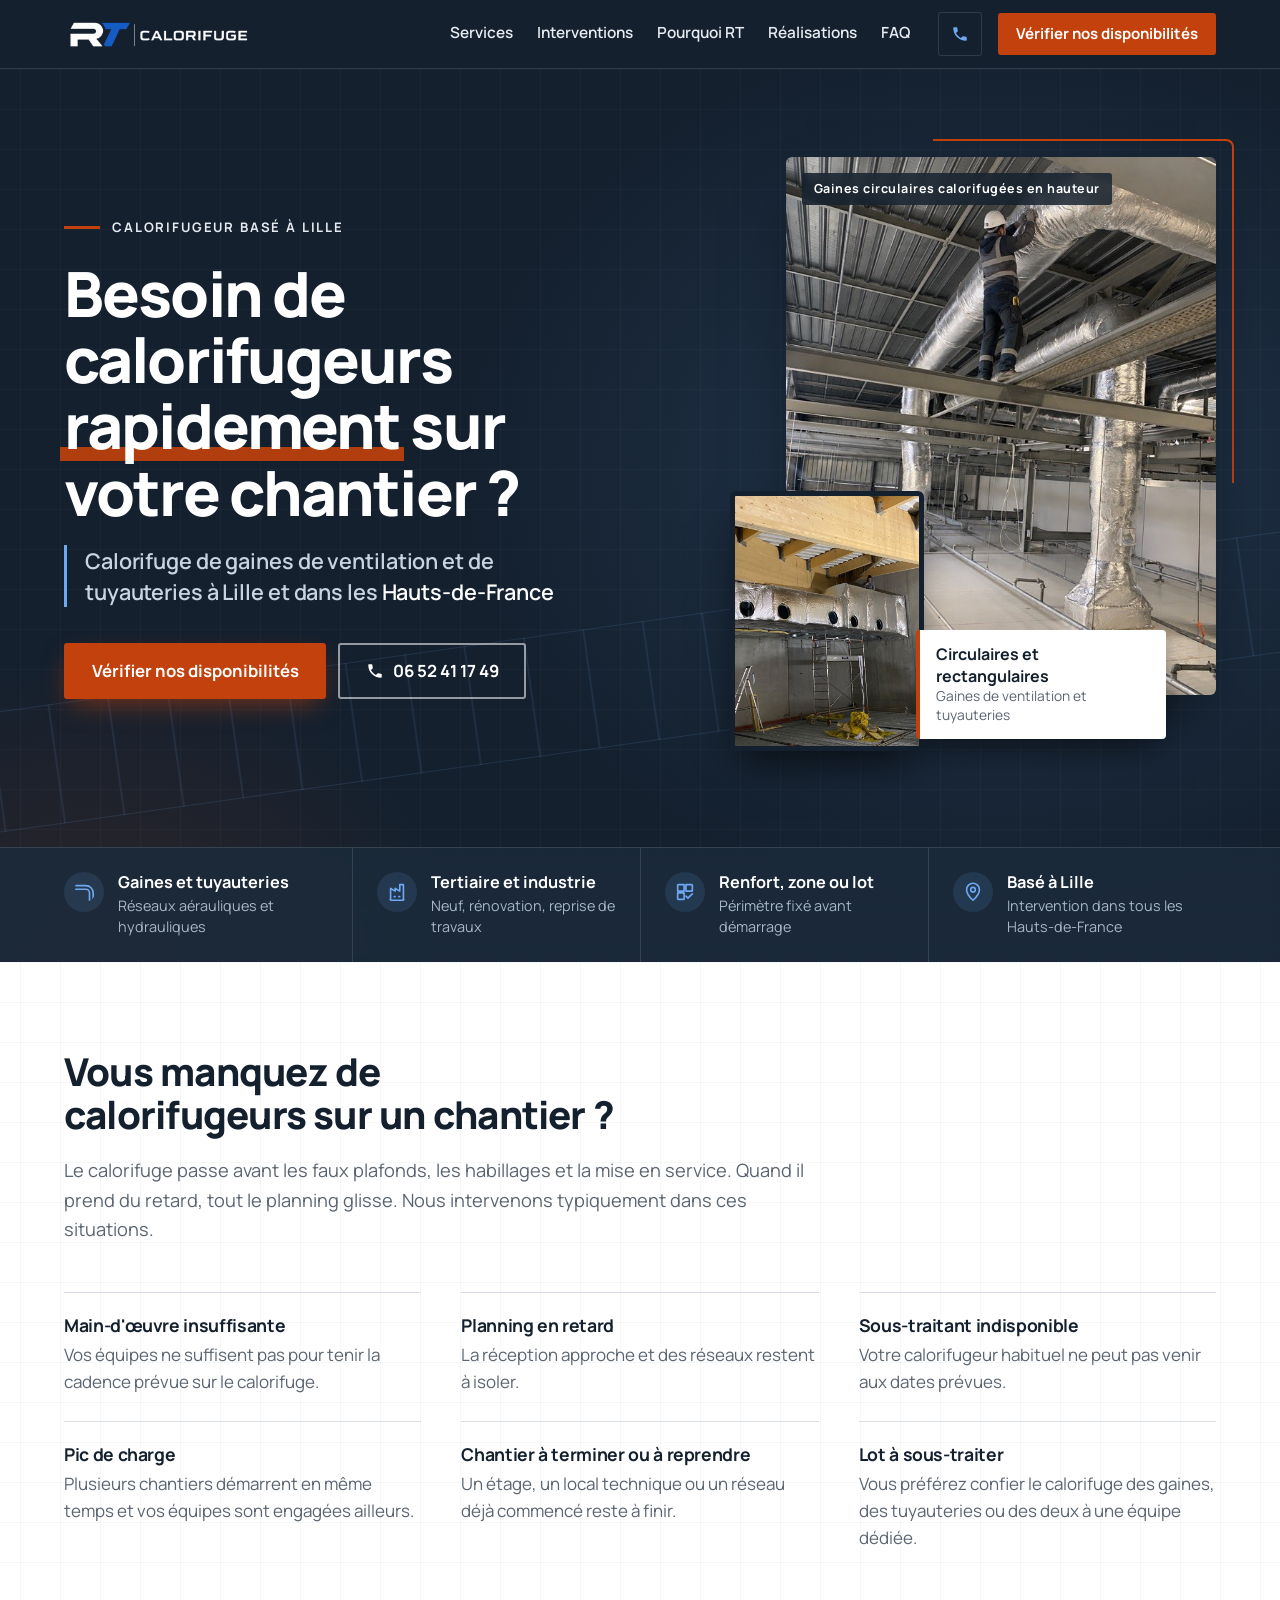
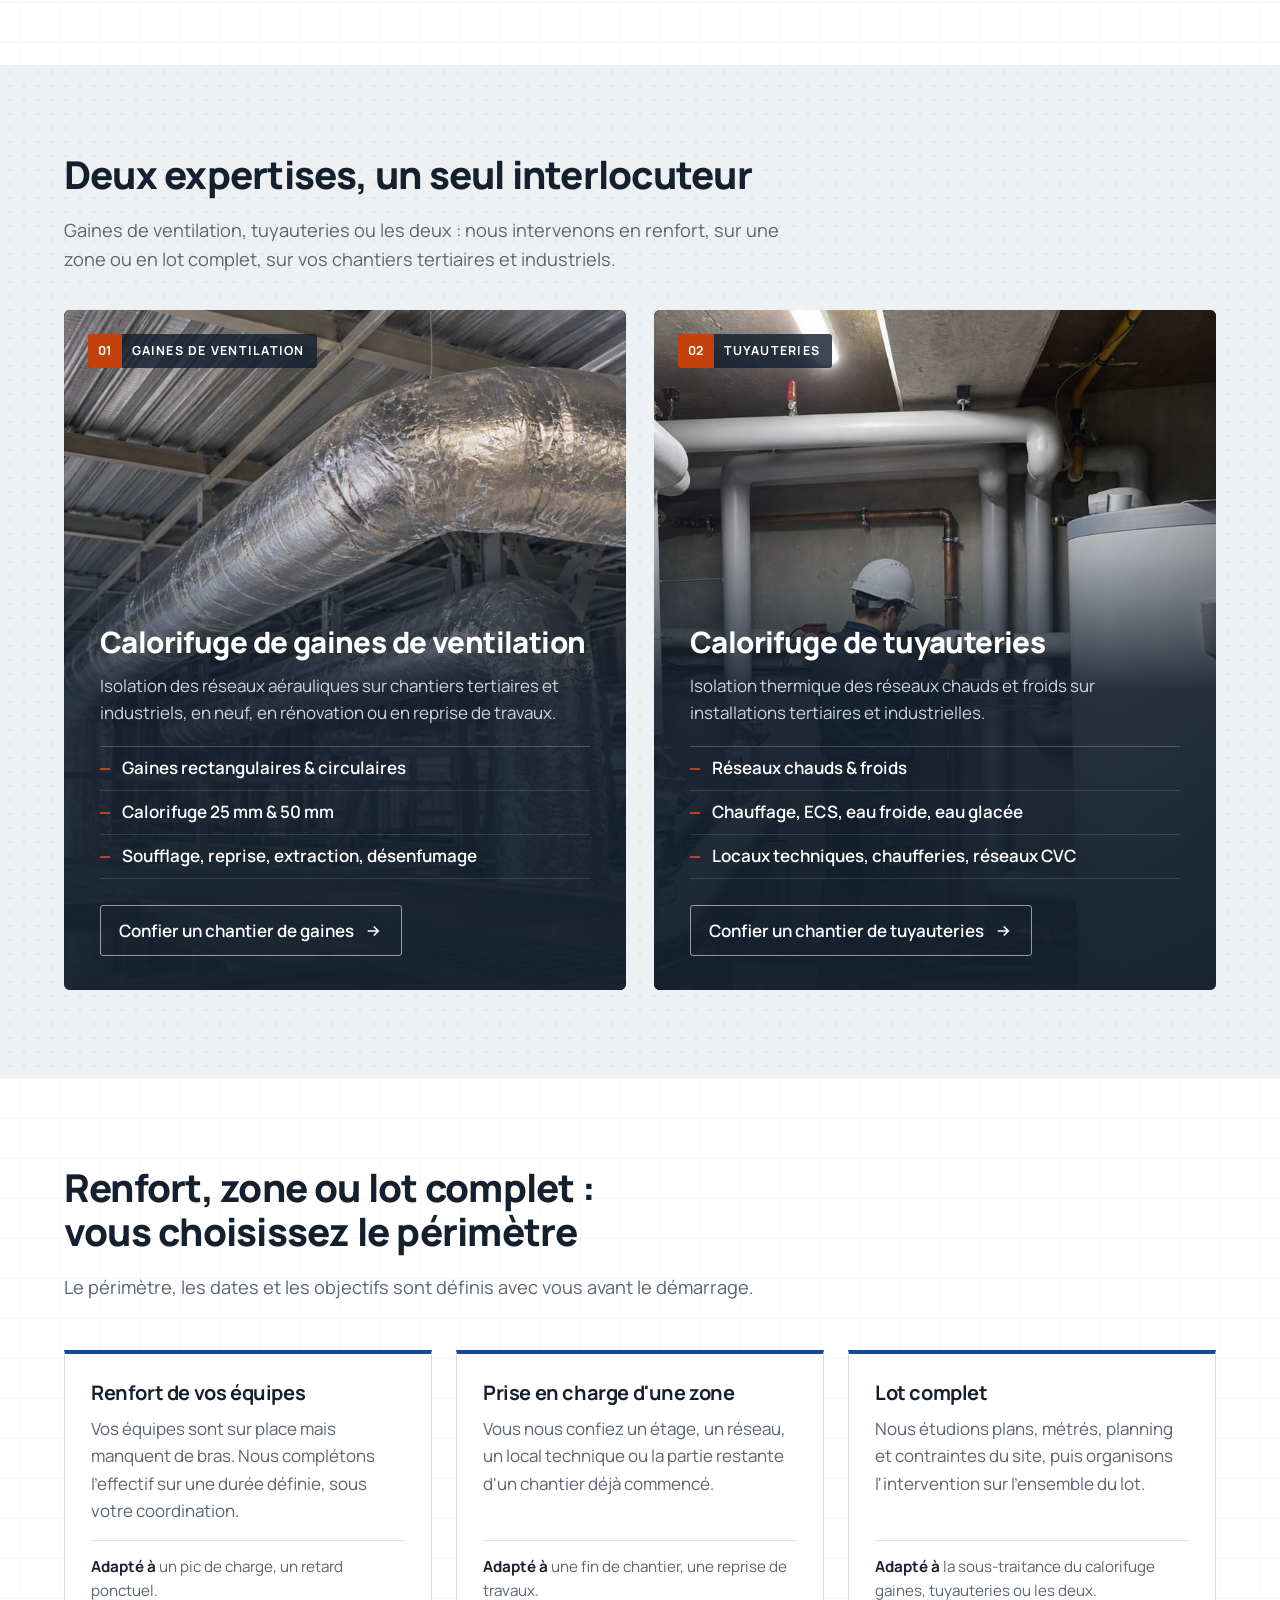
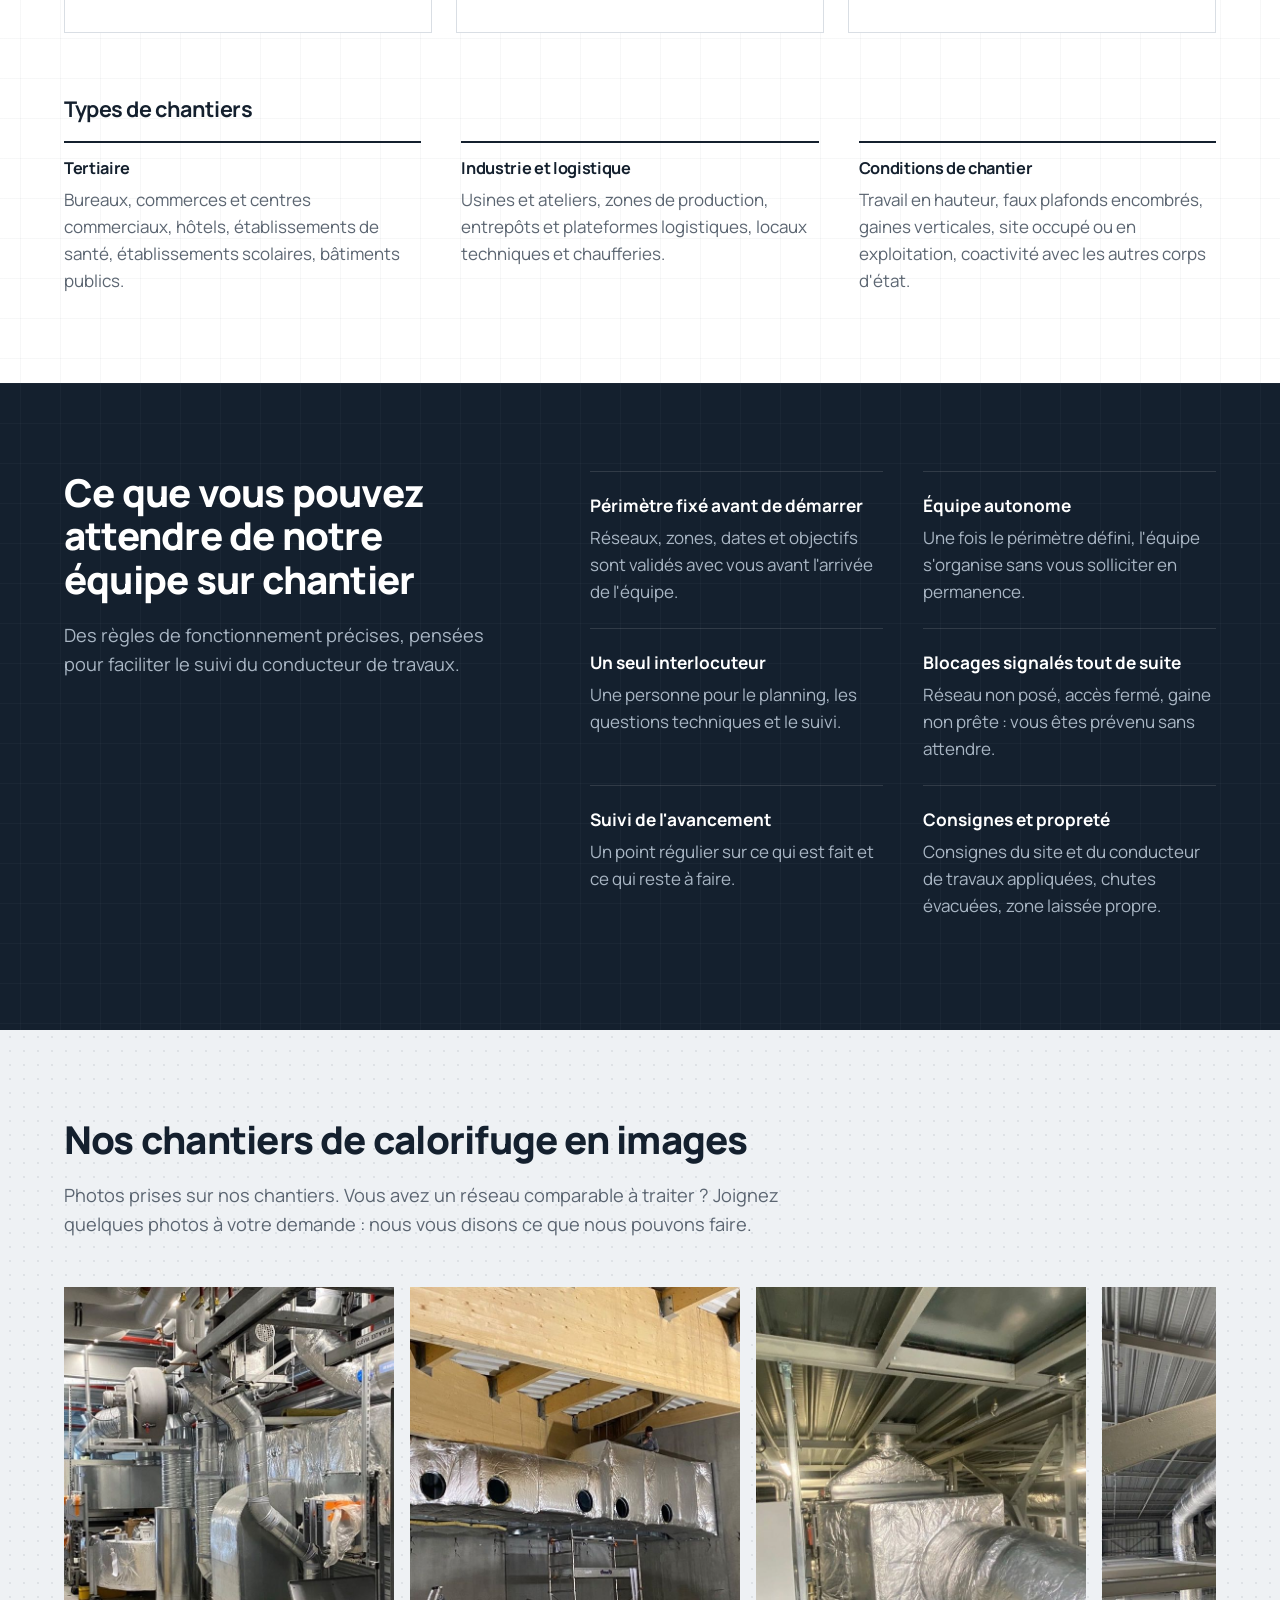
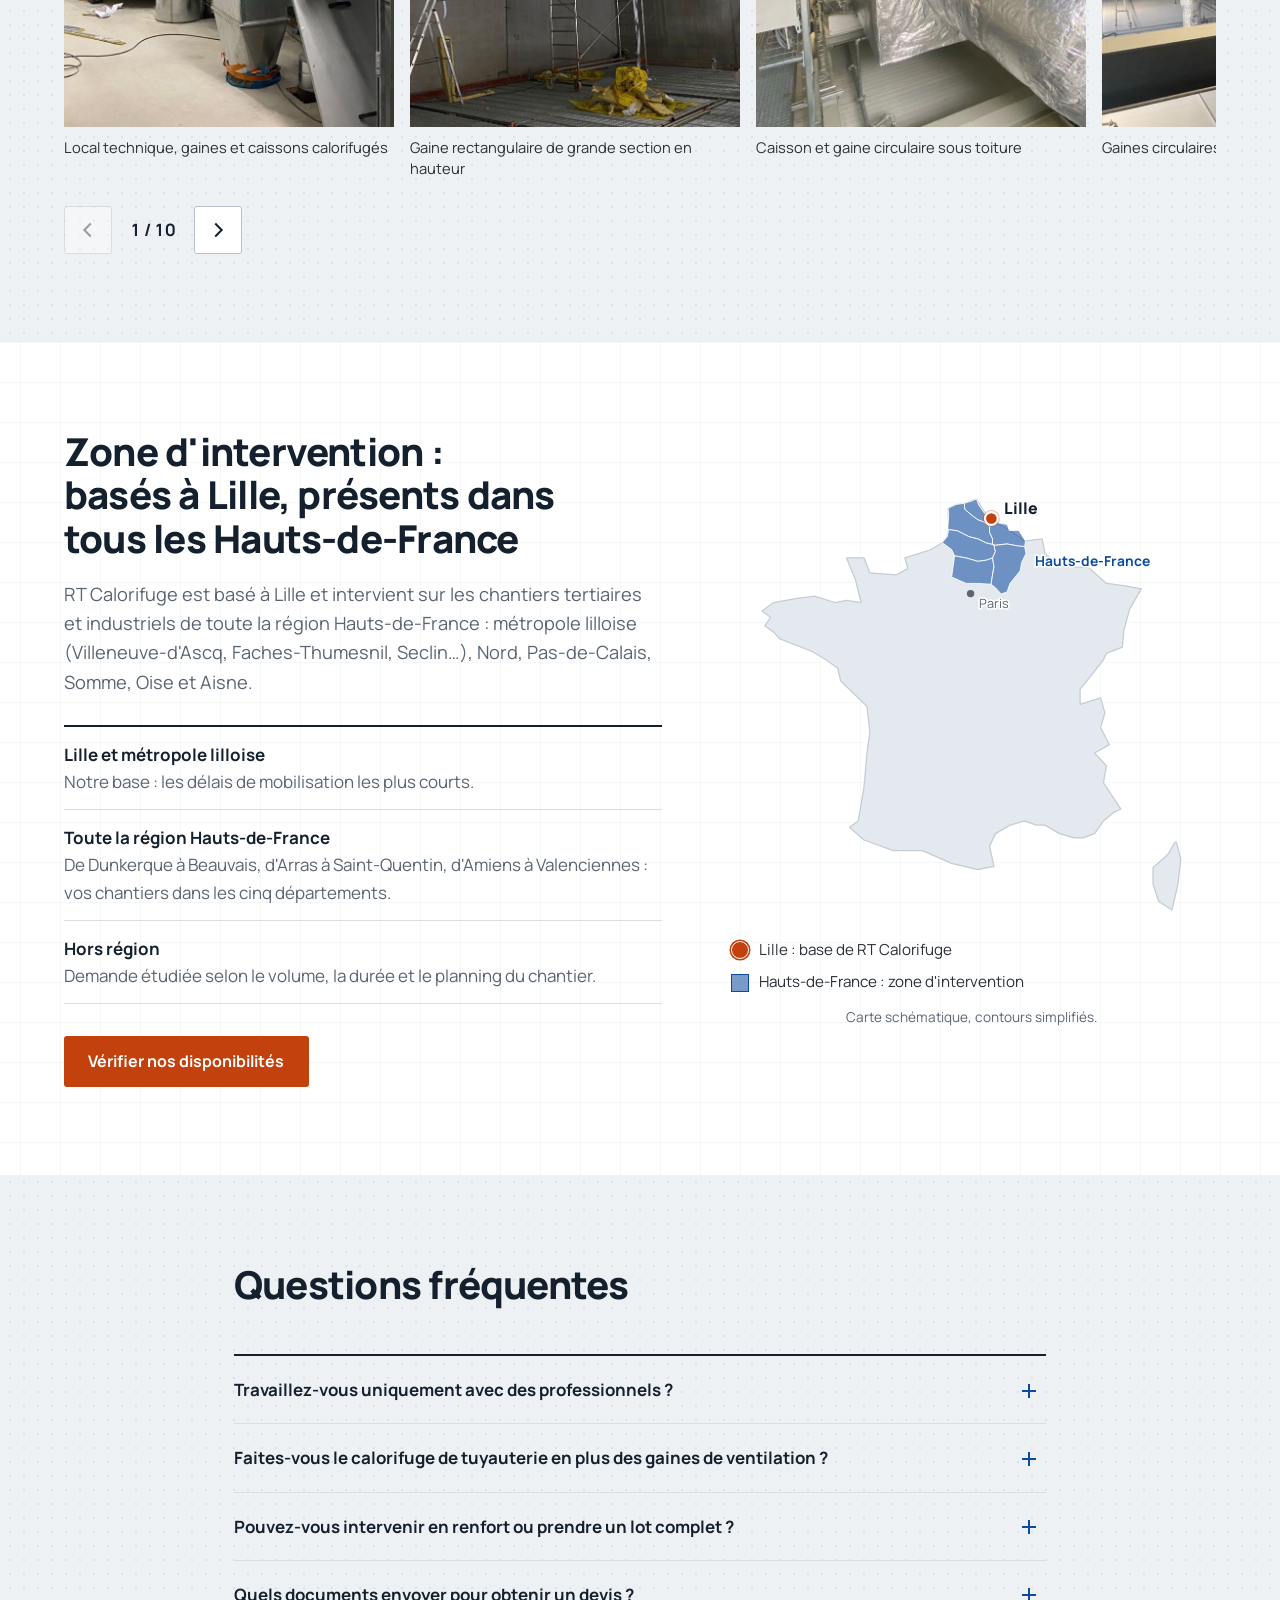
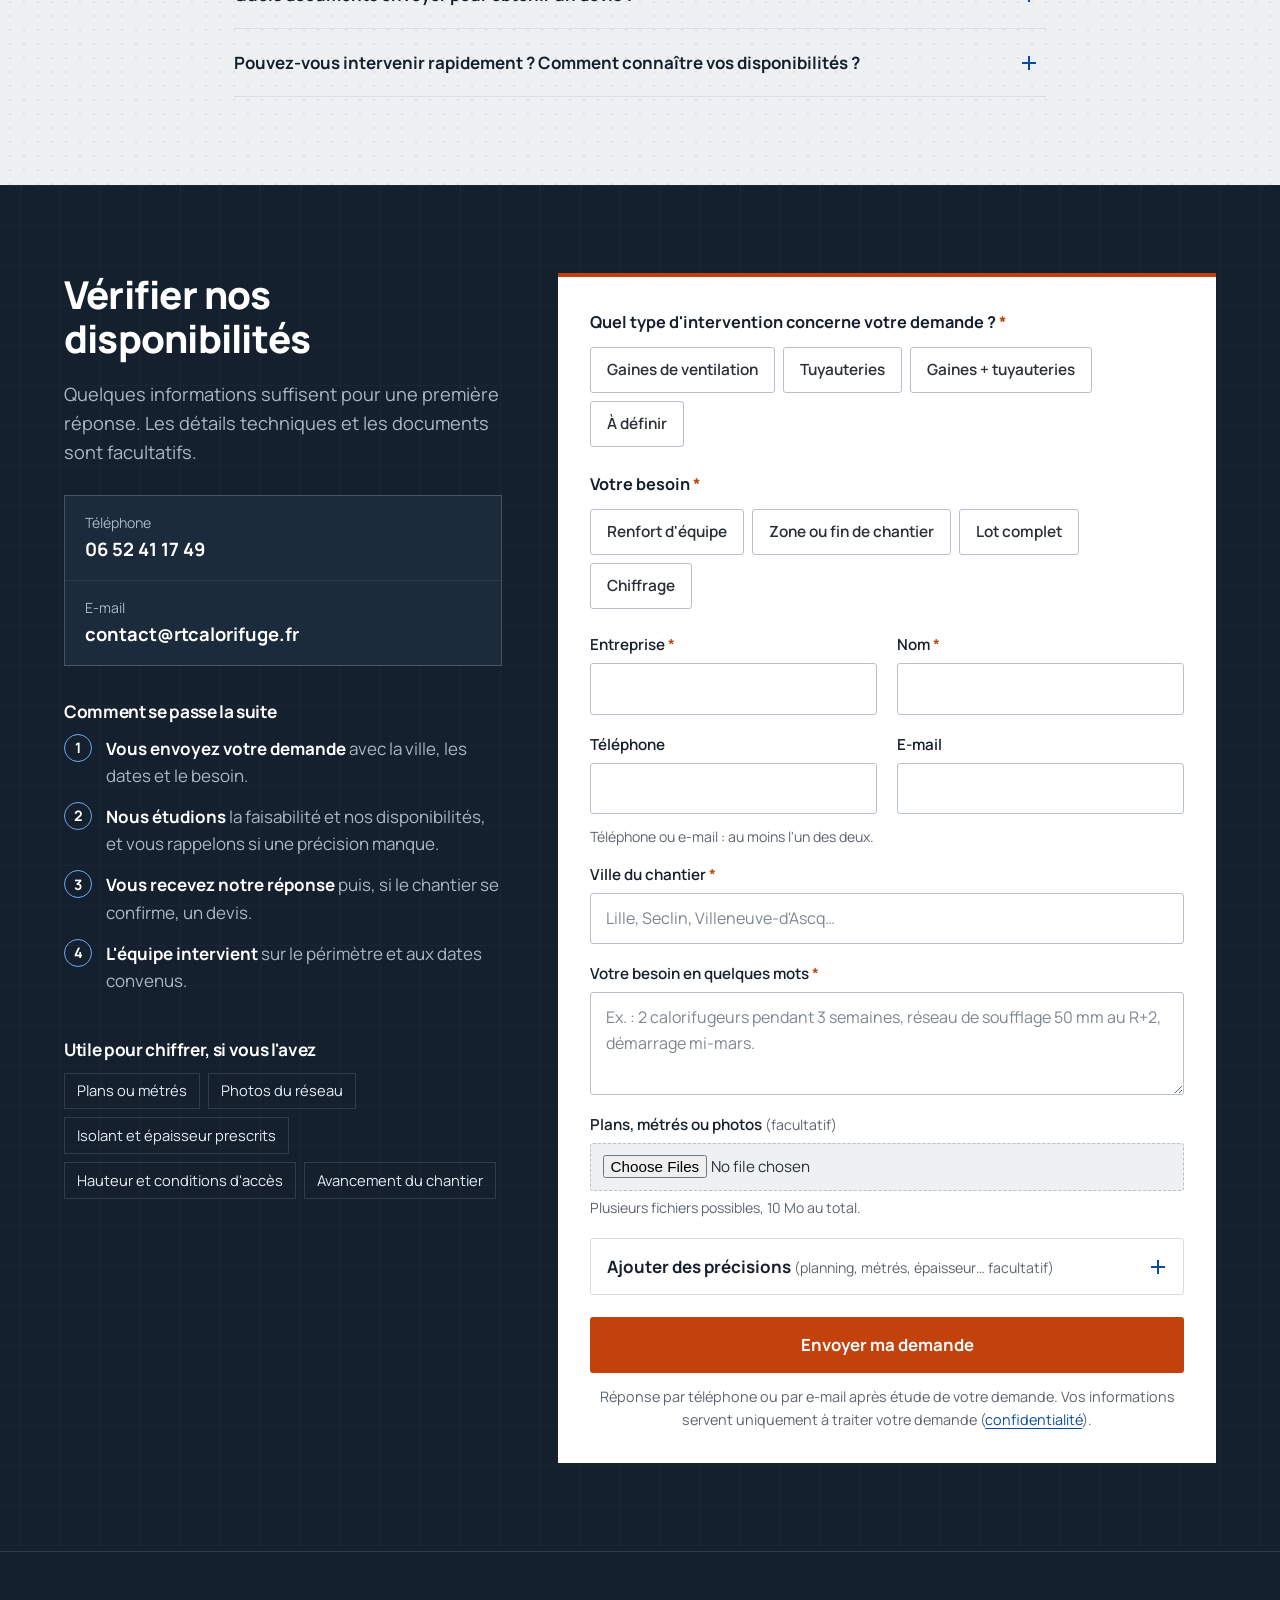
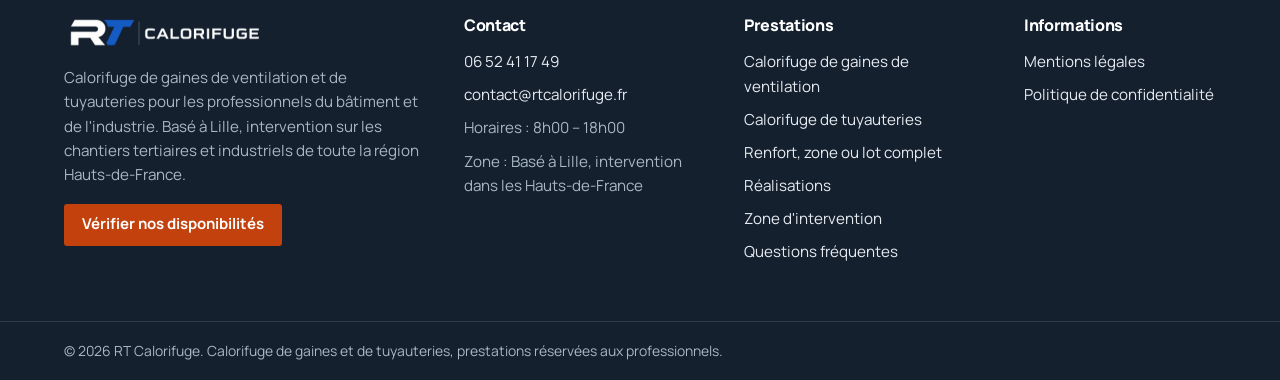
==== commit 29cd7537: "Refonte de la section hero Nouvelle mise en page : surtitre, mise en avant de « rapidement », compos" ====
--- a/rt-calorifuge-site/index.html
+++ b/rt-calorifuge-site/index.html
@@ -80,7 +80,9 @@
   <div class="container hero__grid">
 
     <div class="hero__text">
-      <h1>Besoin de calorifugeurs rapidement sur votre chantier&nbsp;?</h1>
+      <p class="hero__eyebrow"><span class="hero__eyebrow-bar" aria-hidden="true"></span>Calorifugeur basé à Lille</p>
+
+      <h1>Besoin de calorifugeurs <span class="hero__hl">rapidement</span> sur votre chantier&nbsp;?</h1>
 
       <h2 class="hero__h2">Calorifuge de gaines de ventilation et de tuyauteries à Lille et dans les <span class="nowrap">Hauts-de-France</span></h2>
 
@@ -94,28 +96,52 @@
       </div>
     </div>
 
-    <figure class="hero__media">
-      <!-- Photo de chantier. Pour la remplacer : ratio portrait 3:4, 900 × 1200 px,
-           JPG compressé < 200 Ko, mettre à jour src, srcset, alt et la preload dans <head>. -->
-      <img
-        src="assets/img/chantier-gaines-circulaires-calorifugees-1000.jpg"
-        srcset="assets/img/chantier-gaines-circulaires-calorifugees-600.jpg 601w, assets/img/chantier-gaines-circulaires-calorifugees-1000.jpg 901w"
-        sizes="(max-width: 900px) 100vw, 40vw"
-        width="901" height="1200"
-        alt="Calorifugeur en intervention sur des gaines de ventilation circulaires calorifugées, en hauteur sous charpente métallique"
-        fetchpriority="high" decoding="async">
-      <figcaption>Calorifuge de gaines circulaires en hauteur, réseau en plafond et descentes verticales.</figcaption>
-    </figure>
+    <div class="hero__media">
+      <figure class="hero__photo hero__photo--main">
+        <!-- Photo de chantier. Pour la remplacer : ratio portrait 3:4, 900 × 1200 px,
+             JPG compressé < 200 Ko, mettre à jour src, srcset, alt et la preload dans <head>. -->
+        <img
+          src="assets/img/chantier-gaines-circulaires-calorifugees-1000.jpg"
+          srcset="assets/img/chantier-gaines-circulaires-calorifugees-600.jpg 601w, assets/img/chantier-gaines-circulaires-calorifugees-1000.jpg 901w"
+          sizes="(max-width: 900px) 100vw, 40vw"
+          width="901" height="1200"
+          alt="Calorifugeur en intervention sur des gaines de ventilation circulaires calorifugées, en hauteur sous charpente métallique"
+          fetchpriority="high" decoding="async">
+        <figcaption>Gaines circulaires calorifugées en hauteur</figcaption>
+      </figure>
+
+      <figure class="hero__photo hero__photo--sub">
+        <img src="assets/img/realisations/02-gaine-rectangulaire-grande-section.jpg" width="675" height="900"
+             alt="Gaine rectangulaire de grande section calorifugée sous charpente bois" loading="lazy" decoding="async">
+      </figure>
+
+      <p class="hero__badge">
+        <strong>Circulaires et rectangulaires</strong>
+        <span>Gaines de ventilation et tuyauteries</span>
+      </p>
+    </div>
 
   </div>
 
   <!-- Informations clés -->
   <div class="keyfacts">
     <ul class="container keyfacts__list">
-      <li><strong>Gaines et tuyauteries</strong><span>Réseaux aérauliques et hydrauliques</span></li>
-      <li><strong>Tertiaire et industrie</strong><span>Neuf, rénovation, reprise de travaux</span></li>
-      <li><strong>Renfort, zone ou lot</strong><span>Périmètre fixé avant démarrage</span></li>
-      <li><strong>Basé à Lille</strong><span>Intervention dans tous les Hauts-de-France</span></li>
+      <li>
+        <svg class="keyfacts__icon" viewBox="0 0 24 24" aria-hidden="true" focusable="false"><path fill="none" stroke="currentColor" stroke-width="1.8" stroke-linecap="round" stroke-linejoin="round" d="M3 9h11a4 4 0 0 1 4 4v8M3 5h11a8 8 0 0 1 8 8v8"/></svg>
+        <div><strong>Gaines et tuyauteries</strong><span>Réseaux aérauliques et hydrauliques</span></div>
+      </li>
+      <li>
+        <svg class="keyfacts__icon" viewBox="0 0 24 24" aria-hidden="true" focusable="false"><path fill="none" stroke="currentColor" stroke-width="1.8" stroke-linecap="round" stroke-linejoin="round" d="M3 21h18M5 21V8l5 3V8l5 3V4h4v17M9 17h1M14 17h1"/></svg>
+        <div><strong>Tertiaire et industrie</strong><span>Neuf, rénovation, reprise de travaux</span></div>
+      </li>
+      <li>
+        <svg class="keyfacts__icon" viewBox="0 0 24 24" aria-hidden="true" focusable="false"><path fill="none" stroke="currentColor" stroke-width="1.8" stroke-linecap="round" stroke-linejoin="round" d="M4 4h7v7H4zM13 4h7v7h-7zM4 13h7v7H4zM13 16.5l2.2 2.2L20 14"/></svg>
+        <div><strong>Renfort, zone ou lot</strong><span>Périmètre fixé avant démarrage</span></div>
+      </li>
+      <li>
+        <svg class="keyfacts__icon" viewBox="0 0 24 24" aria-hidden="true" focusable="false"><path fill="none" stroke="currentColor" stroke-width="1.8" stroke-linecap="round" stroke-linejoin="round" d="M12 21s-7-6.2-7-11.5a7 7 0 0 1 14 0C19 14.8 12 21 12 21Z"/><circle cx="12" cy="9.5" r="2.5" fill="none" stroke="currentColor" stroke-width="1.8"/></svg>
+        <div><strong>Basé à Lille</strong><span>Intervention dans tous les Hauts-de-France</span></div>
+      </li>
     </ul>
   </div>
 </section>
--- a/rt-calorifuge-site/css/style.css
+++ b/rt-calorifuge-site/css/style.css
@@ -186,28 +186,98 @@
 .burger[aria-expanded="true"] span:nth-child(3){transform:translateY(-6px) rotate(-45deg)}
 
 /* ---------- 5. HERO ----------------------------------------------------- */
-.hero{background-color:var(--ink); background-image:var(--tex-grid-dark); background-size:40px 40px; background-position:center top; color:var(--on-dark)}
+.hero{
+  position:relative; isolation:isolate; overflow:hidden;
+  background-color:var(--ink); color:var(--on-dark);
+  background-image:
+    radial-gradient(ellipse 60% 70% at 78% 45%, rgba(111,168,240,.16), transparent 70%),
+    radial-gradient(ellipse 40% 50% at 8% 100%, rgba(194,65,12,.14), transparent 70%),
+    var(--tex-grid-dark);
+  background-size:auto, auto, 40px 40px, 40px 40px;
+  background-position:center, center, center top, center top;
+}
+/* Ligne de réseau stylisée en fond (gaine qui traverse la section) */
+.hero::before{
+  content:""; position:absolute; z-index:-1; left:-10%; right:-10%; top:62%; height:120px;
+  border-top:1px solid rgba(111,168,240,.14); border-bottom:1px solid rgba(111,168,240,.14);
+  background:repeating-linear-gradient(90deg, transparent 0 58px, rgba(111,168,240,.1) 58px 60px);
+  transform:rotate(-8deg); pointer-events:none;
+}
 .hero__grid{
-  display:grid; grid-template-columns:minmax(0,1.25fr) minmax(0,.75fr); gap:64px; align-items:center;
-  padding-top:72px; padding-bottom:72px;
-}
-.hero h1{color:#fff; margin-bottom:1rem; max-width:18ch}
-.hero__h2{color:var(--blue-light); font-size:clamp(1.15rem, 1rem + .6vw, 1.45rem); font-weight:700; line-height:1.35; letter-spacing:-.01em; max-width:34ch; margin-bottom:2rem}
-.hero__cta{display:flex; flex-wrap:wrap; gap:12px; margin-bottom:1.4rem}
-
-.hero__media{position:relative}
-.hero__media img{
-  width:100%; aspect-ratio:3/4; object-fit:cover; object-position:50% 40%;
-  border:1px solid var(--line-dark);
-}
-.hero__media figcaption{margin-top:.9rem; font-size:.88rem; line-height:1.55; color:var(--on-dark-muted)}
-
-.keyfacts{background:var(--ink-2); border-top:1px solid var(--line-dark)}
+  display:grid; grid-template-columns:minmax(0,1.1fr) minmax(0,.9fr); gap:72px; align-items:center;
+  padding-top:88px; padding-bottom:96px;
+}
+
+.hero__eyebrow{
+  display:inline-flex; align-items:center; gap:12px; margin:0 0 1.4rem;
+  font-size:.82rem; font-weight:700; letter-spacing:.14em; text-transform:uppercase; color:var(--on-dark);
+}
+.hero__eyebrow-bar{width:36px; height:3px; background:var(--accent)}
+
+.hero h1{color:#fff; margin-bottom:1.25rem; max-width:17ch; font-size:clamp(2.2rem, 1.3rem + 3.4vw, 3.9rem); line-height:1.06; letter-spacing:-.03em}
+.hero__hl{
+  position:relative; white-space:nowrap;
+  background:linear-gradient(transparent 76%, rgba(194,65,12,.9) 76%, rgba(194,65,12,.9) 92%, transparent 92%);
+  padding:0 .06em; margin:0 -.06em;
+}
+.hero__h2{
+  color:#C9D4E0; font-size:clamp(1.1rem, 1rem + .5vw, 1.35rem); font-weight:600; line-height:1.45; letter-spacing:-.005em;
+  max-width:36ch; margin-bottom:2.2rem; padding-left:18px; border-left:3px solid var(--blue-light);
+}
+.hero__h2 .nowrap{color:#fff}
+.hero__cta{display:flex; flex-wrap:wrap; gap:12px}
+.hero__cta .btn--accent{box-shadow:0 10px 28px -8px rgba(194,65,12,.65)}
+
+/* Composition photo : grande photo + vignette en décalé + pastille */
+.hero__media{position:relative; padding:0 0 56px 56px}
+.hero__photo{margin:0; position:relative}
+.hero__photo img{width:100%; height:100%; object-fit:cover}
+.hero__photo--main{
+  aspect-ratio:4/5; border-radius:6px; overflow:hidden;
+  box-shadow:0 30px 60px -20px rgba(0,0,0,.6);
+}
+.hero__photo--main img{object-position:50% 30%}
+/* cadre technique décalé */
+.hero__media::before{
+  content:""; position:absolute; top:-18px; right:-18px; width:62%; height:58%;
+  border-top:2px solid var(--accent); border-right:2px solid var(--accent); border-radius:0 8px 0 0;
+}
+.hero__photo--main figcaption{
+  position:absolute; left:16px; top:16px; padding:6px 12px; border-radius:3px;
+  background:rgba(20,32,46,.82); backdrop-filter:blur(4px);
+  font-size:.78rem; font-weight:700; letter-spacing:.04em; color:#fff;
+}
+.hero__photo--sub{
+  position:absolute; left:0; bottom:0; width:40%; aspect-ratio:3/4;
+  border-radius:6px; overflow:hidden; border:5px solid var(--ink);
+  box-shadow:0 20px 40px -12px rgba(0,0,0,.7);
+}
+.hero__photo--sub img{object-position:50% 45%}
+.hero__badge{
+  position:absolute; left:calc(40% - 8px); bottom:12px; margin:0; max-width:250px;
+  padding:14px 18px 14px 16px; border-left:4px solid var(--accent); border-radius:4px;
+  background:#fff; color:var(--text); box-shadow:0 16px 36px -10px rgba(0,0,0,.55);
+  line-height:1.35;
+}
+.hero__badge strong{display:block; color:var(--ink); font-size:1rem}
+.hero__badge span{display:block; font-size:.86rem; color:var(--muted)}
+
+/* Apparition douce au chargement (désactivée si « réduire les animations ») */
+@keyframes hero-in{from{opacity:0; transform:translateY(16px)} to{opacity:1; transform:none}}
+.hero__text > *{animation:hero-in .7s cubic-bezier(.2,.7,.2,1) both}
+.hero__text > :nth-child(2){animation-delay:.06s}
+.hero__text > :nth-child(3){animation-delay:.14s}
+.hero__text > :nth-child(4){animation-delay:.22s}
+.hero__media{animation:hero-in .9s .15s cubic-bezier(.2,.7,.2,1) both}
+
+/* Bandeau d'informations clés */
+.keyfacts{position:relative; background:rgba(28,43,59,.85); border-top:1px solid var(--line-dark); backdrop-filter:blur(4px)}
 .keyfacts__list{display:grid; grid-template-columns:repeat(4,1fr)}
-.keyfacts__list li{padding:22px 24px; border-left:1px solid var(--line-dark)}
+.keyfacts__list li{display:flex; align-items:flex-start; gap:14px; padding:24px; border-left:1px solid var(--line-dark)}
 .keyfacts__list li:first-child{border-left:0; padding-left:0}
-.keyfacts__list strong{display:block; color:#fff; font-size:1.05rem}
-.keyfacts__list span{display:block; color:var(--on-dark-muted); font-size:.92rem}
+.keyfacts__icon{flex:0 0 auto; width:40px; height:40px; padding:9px; border-radius:50%; background:rgba(111,168,240,.12); color:var(--blue-light)}
+.keyfacts__list strong{display:block; color:#fff; font-size:1.02rem; line-height:1.3; margin-bottom:.2rem}
+.keyfacts__list span{display:block; color:var(--on-dark-muted); font-size:.9rem; line-height:1.45}
 
 /* ---------- 6. SECTIONS ------------------------------------------------- */
 /* Situations */
@@ -516,9 +586,13 @@
 
 @media (max-width:960px){
   .section{padding:64px 0}
-  .hero__grid{grid-template-columns:minmax(0,1fr); gap:36px; padding-top:48px; padding-bottom:48px}
-  .hero h1{max-width:none}
-  .hero__media img{aspect-ratio:4/3; object-position:50% 8%}
+  .hero__grid{grid-template-columns:minmax(0,1fr); gap:44px; padding-top:56px; padding-bottom:64px}
+  .hero h1{max-width:20ch}
+  .hero__media{max-width:640px; padding:0 0 40px 40px}
+  .hero__photo--main{aspect-ratio:4/3}
+  .hero__photo--main img{object-position:50% 12%}
+  .hero__photo--sub{width:32%}
+  .hero__badge{left:calc(32% - 8px)}
   .keyfacts__list{grid-template-columns:1fr 1fr}
   .keyfacts__list li{padding:18px 20px 18px 0; border-left:0; border-top:1px solid var(--line-dark)}
   .keyfacts__list li:nth-child(-n+2){border-top:0}
@@ -545,10 +619,18 @@
   .header__logo img{width:150px}
   .nav{padding:8px 16px 20px}
 
-  .hero__grid{padding-top:40px; padding-bottom:44px}
+  .hero__grid{padding-top:36px; padding-bottom:48px; gap:36px}
+  .hero__eyebrow{font-size:.74rem; margin-bottom:1rem}
   .hero h1{margin-bottom:1.1rem}
-    .hero__media figcaption{margin-top:12px; padding:0 2px; line-height:1.6}
+  .hero__h2{padding-left:14px; margin-bottom:1.8rem}
   .hero__cta .btn{width:100%}
+  .hero__media{padding:0 0 28px 24px}
+  .hero__media::before{top:-10px; right:-6px}
+  .hero__photo--main figcaption{display:none}
+  .hero__photo--sub{width:34%; border-width:4px}
+  .hero__badge{left:auto; right:10px; bottom:0; max-width:210px; padding:10px 12px}
+  .hero__badge strong{font-size:.92rem}
+  .hero__badge span{font-size:.8rem}
   .keyfacts__list{grid-template-columns:1fr}
   .keyfacts__list li,
   .keyfacts__list li:nth-child(even){padding:14px 0; border-left:0; border-top:1px solid var(--line-dark)}
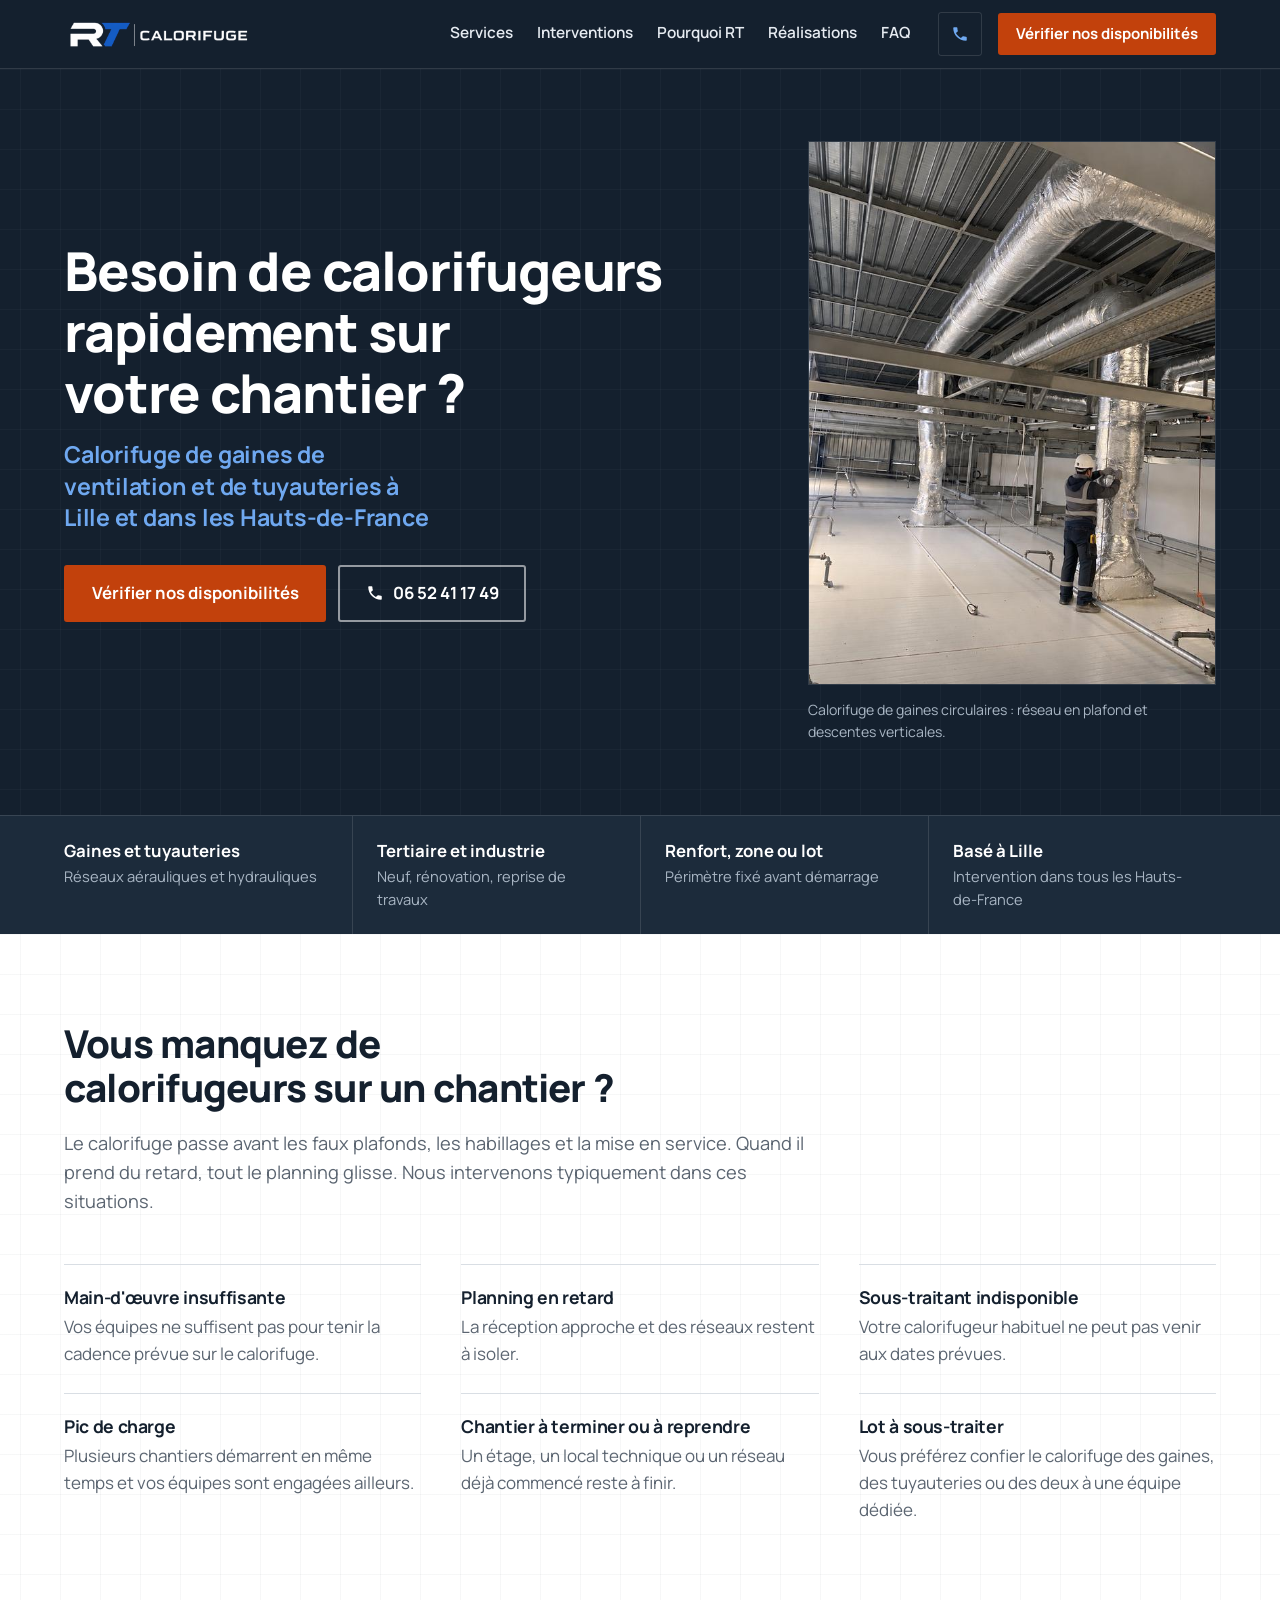
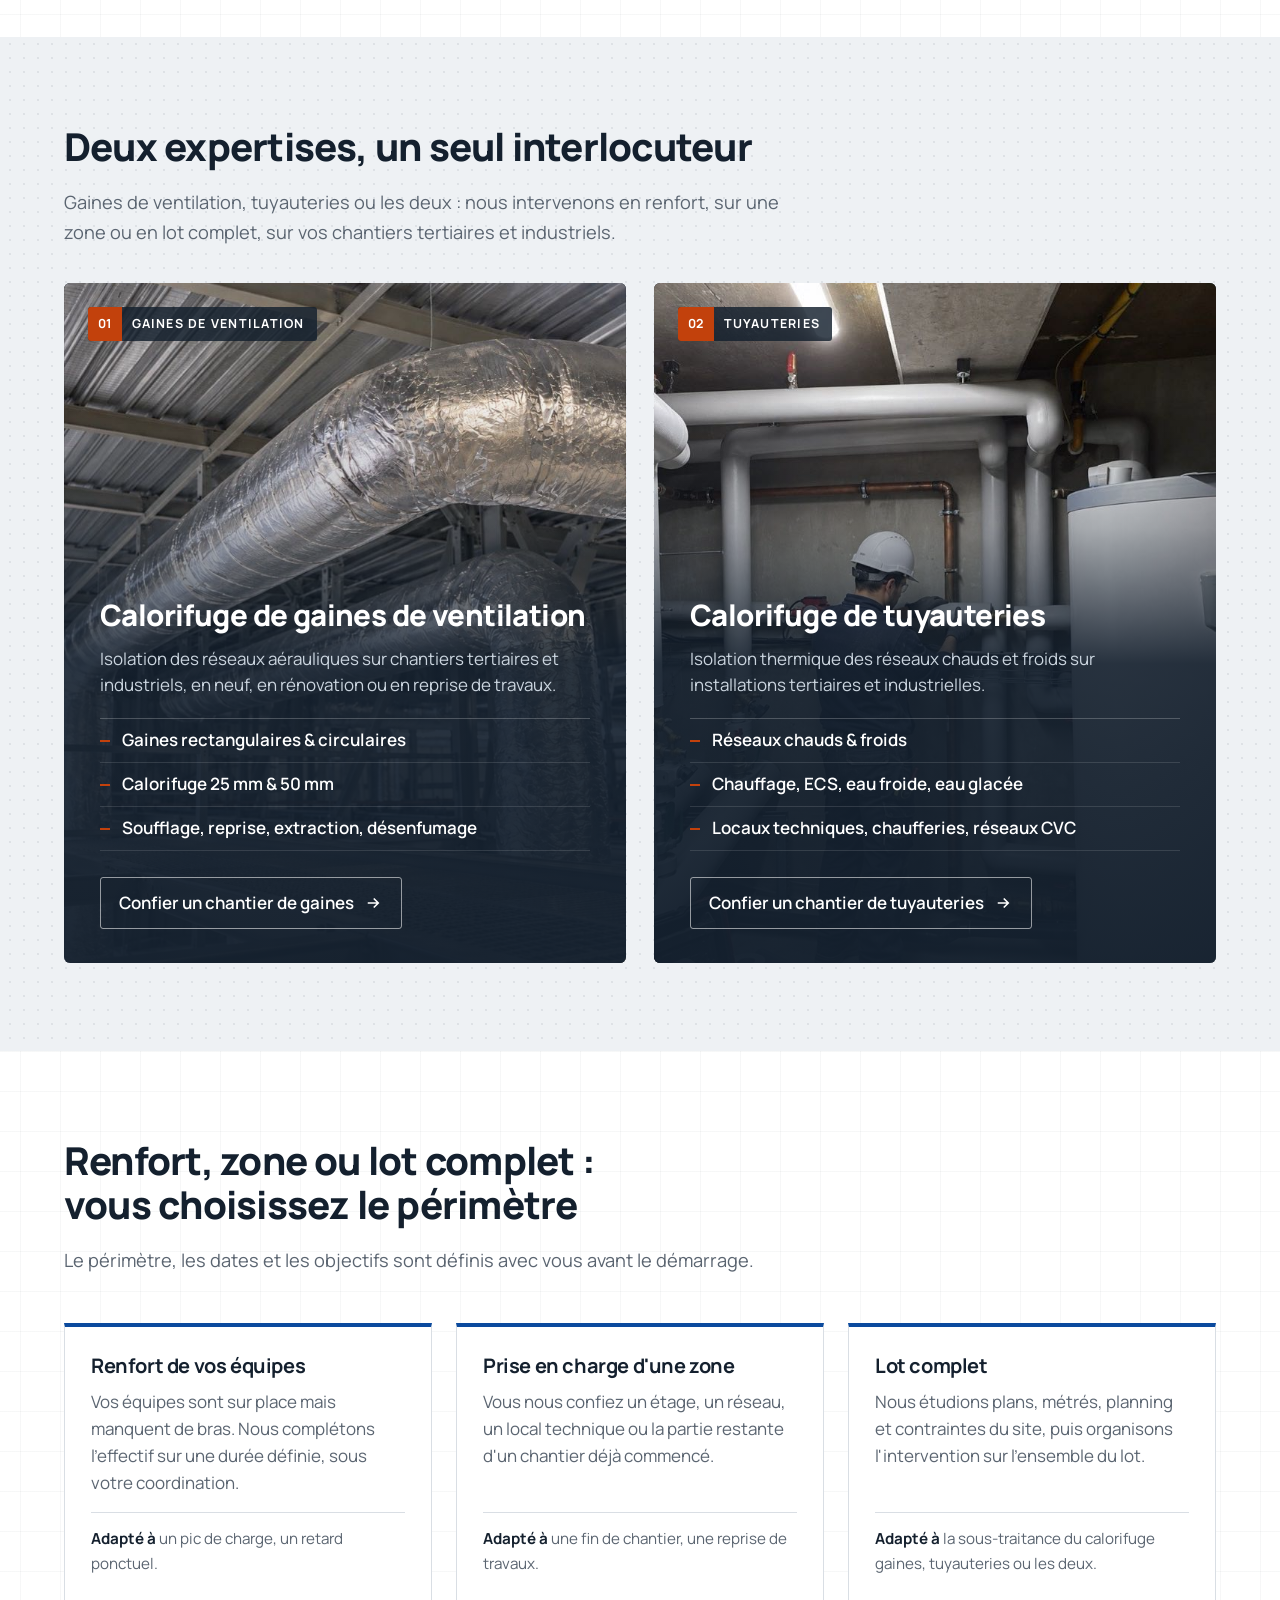
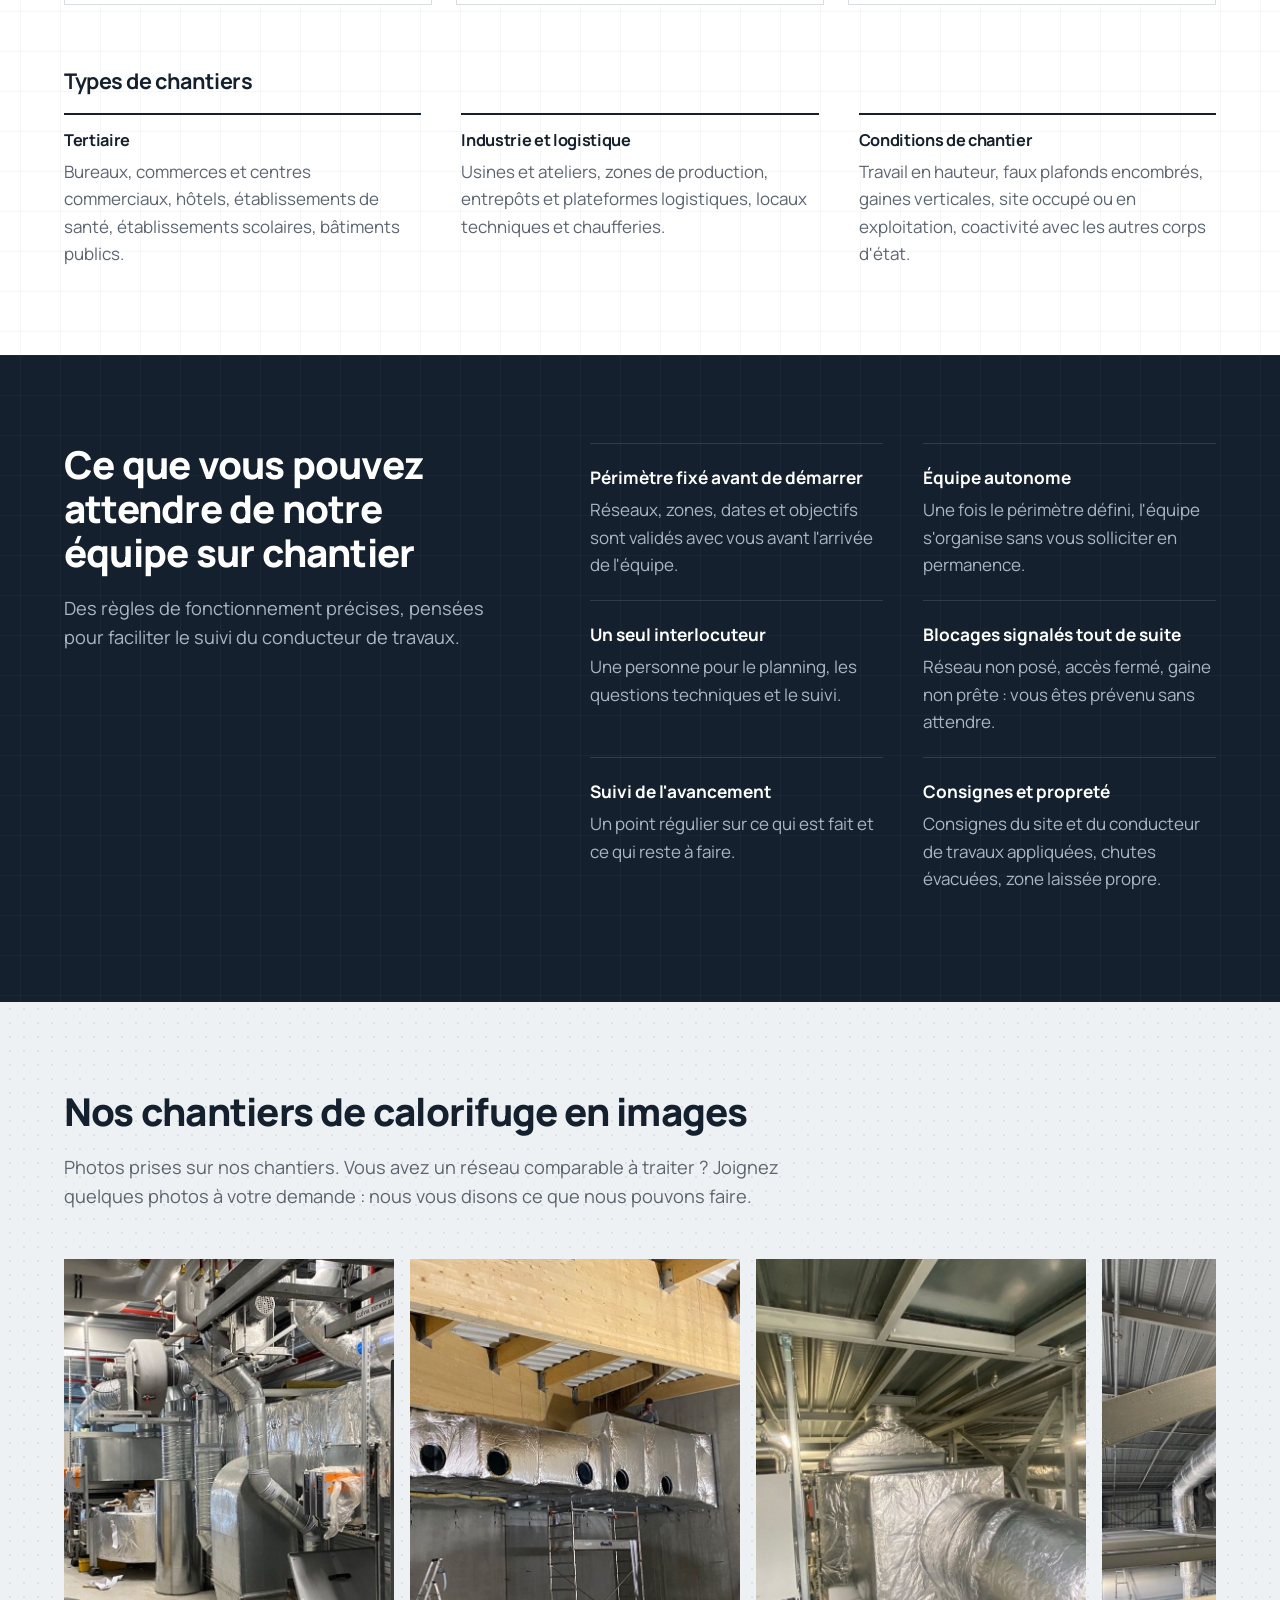
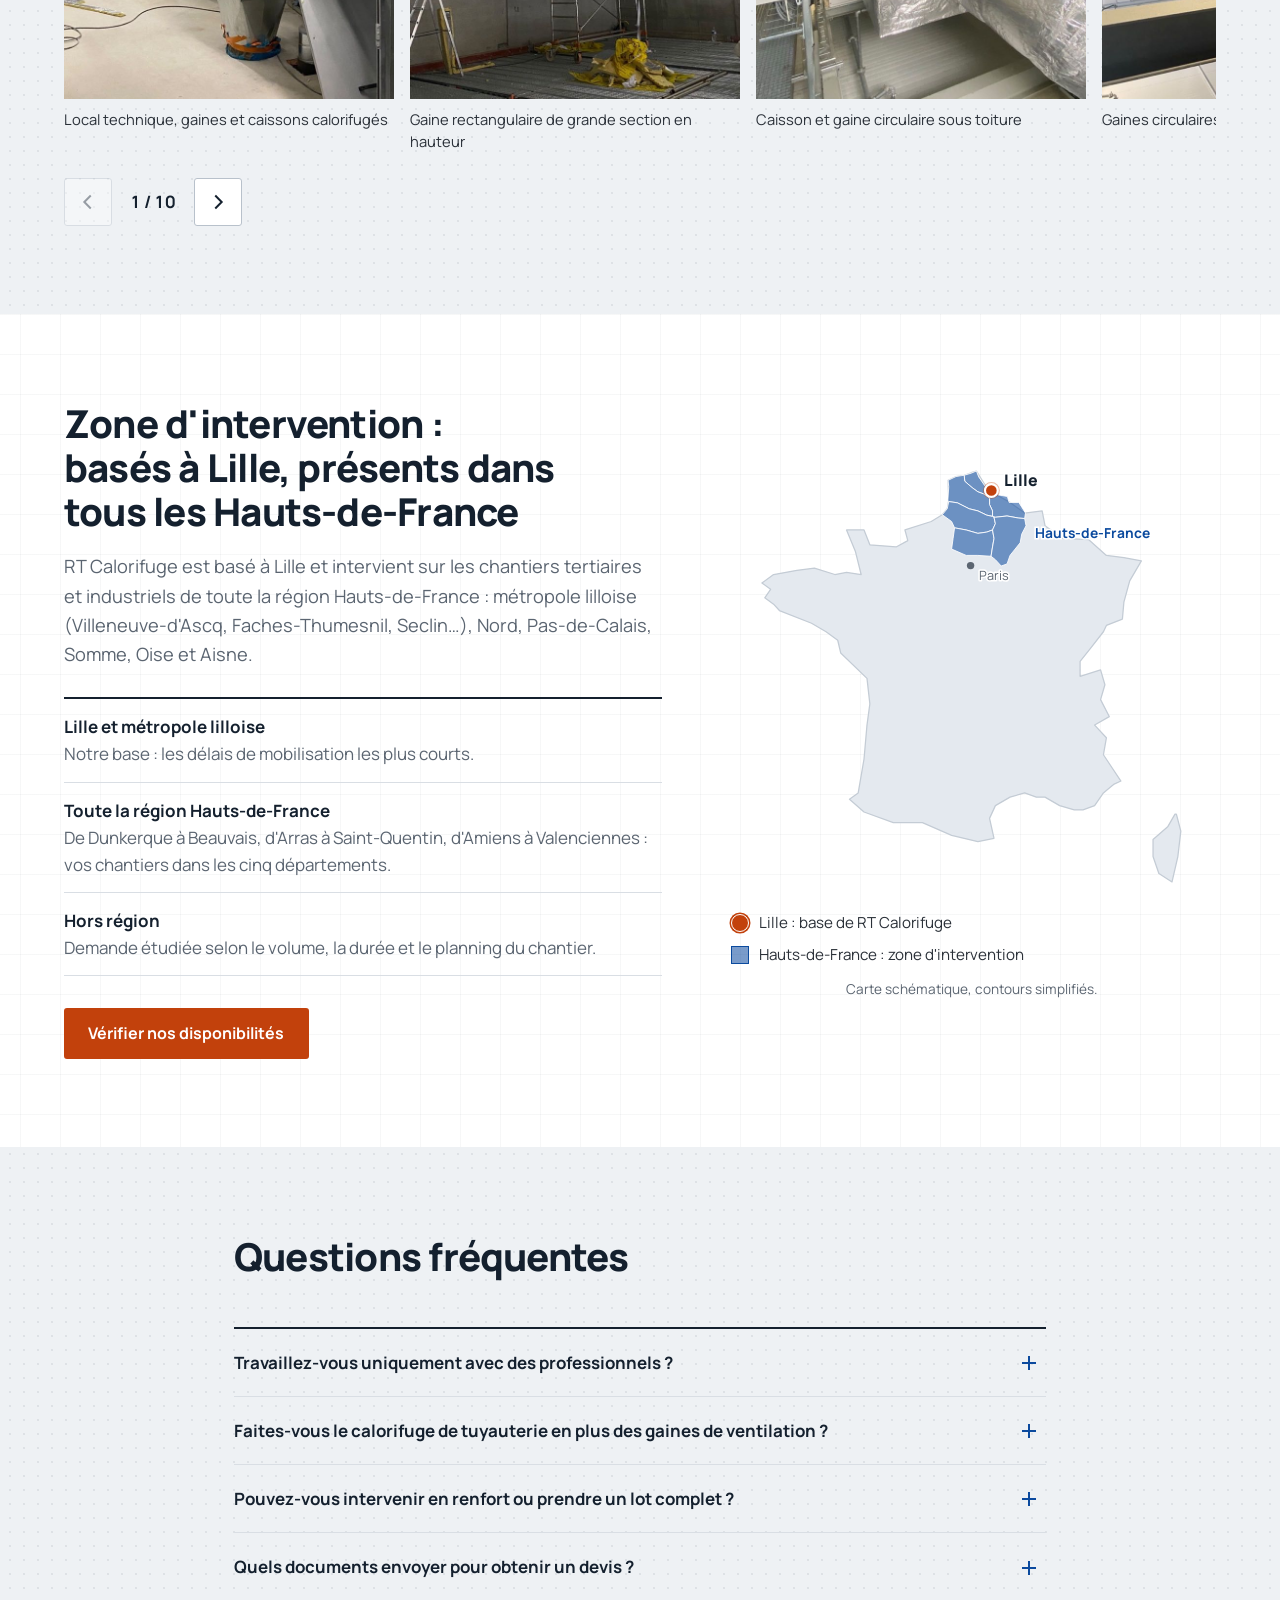
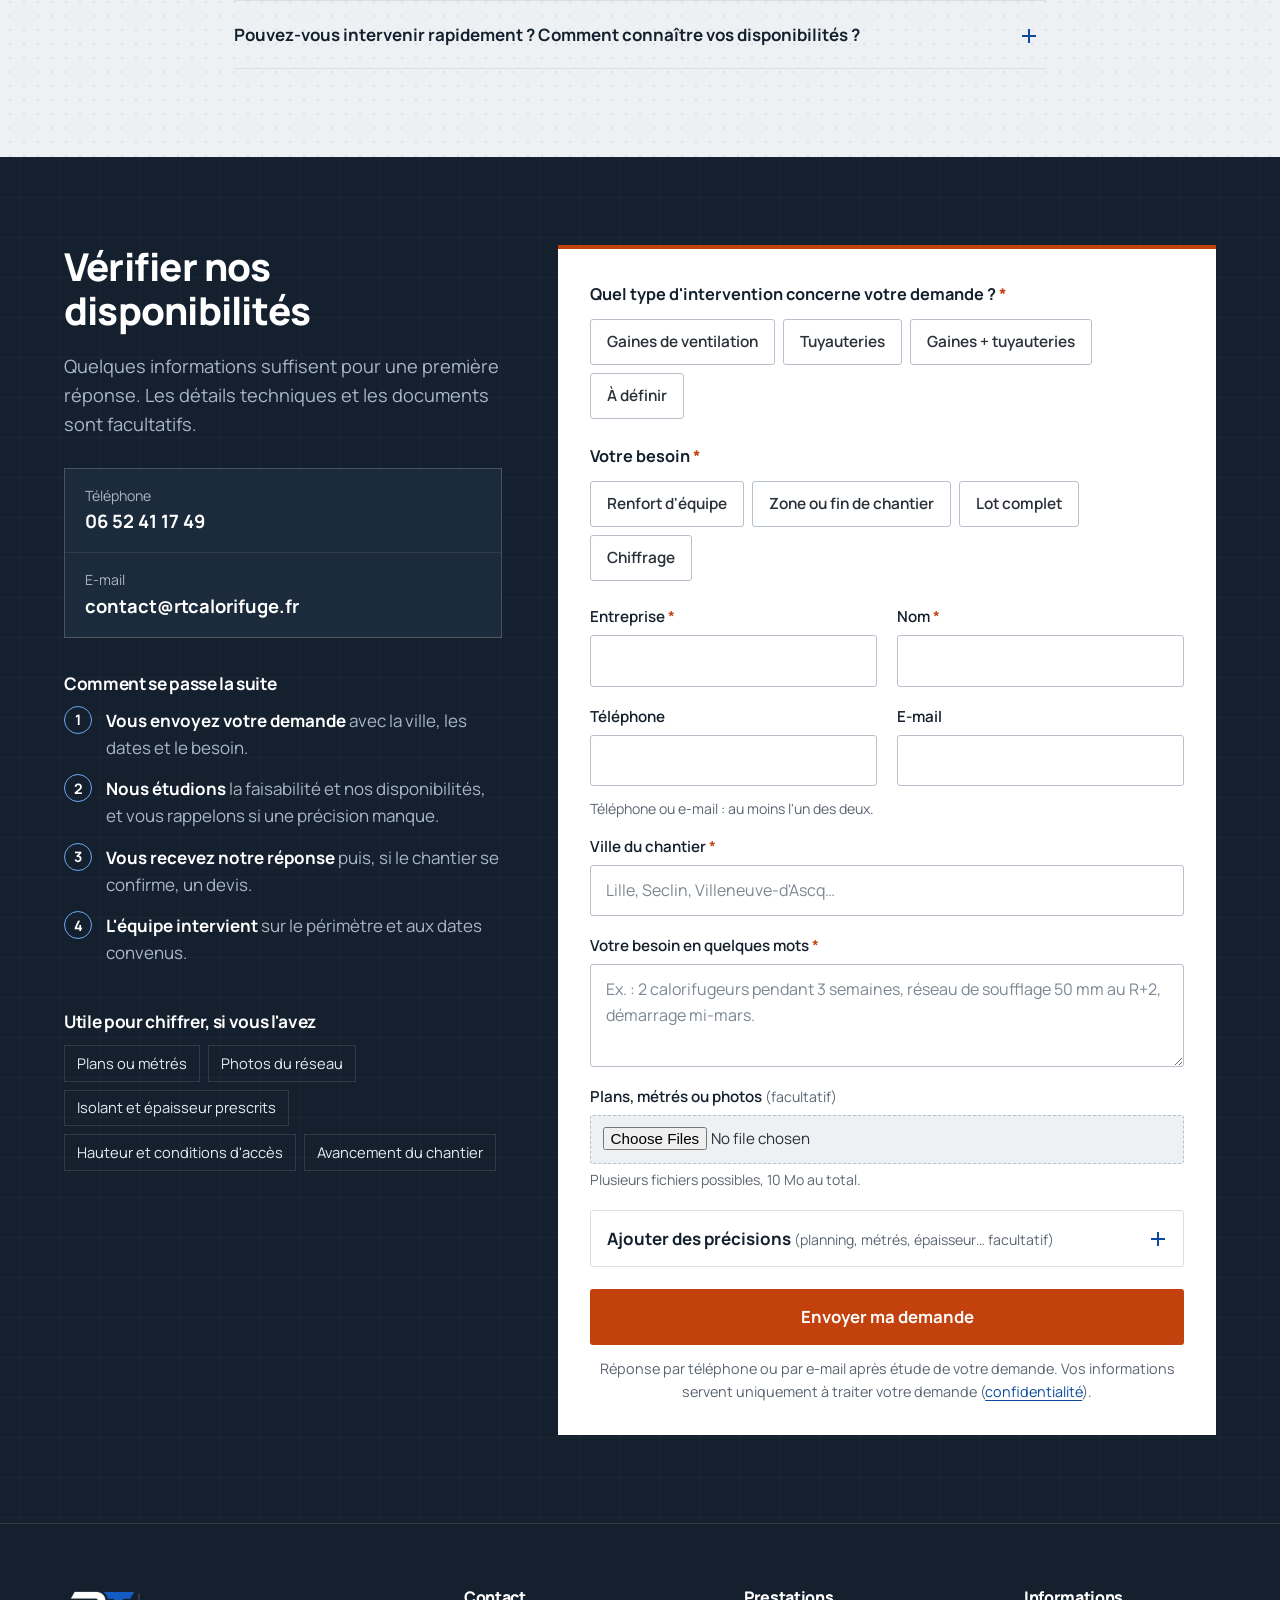
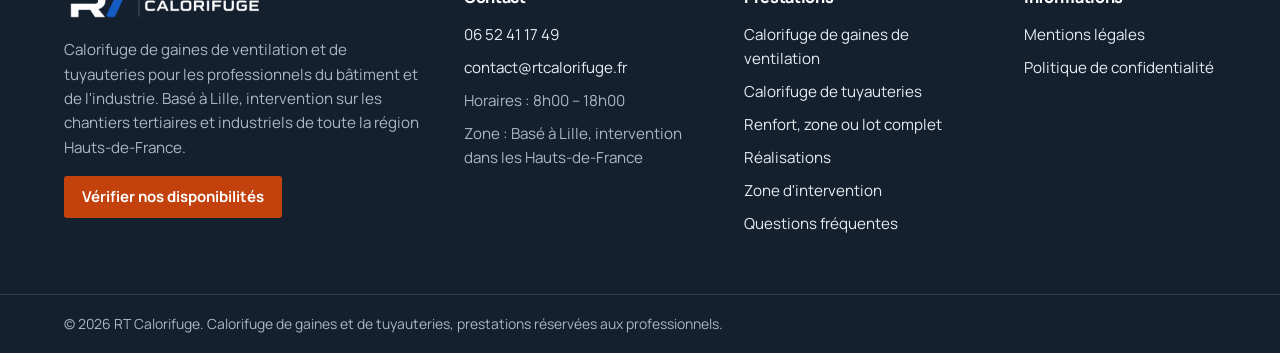
==== commit e56b05e4: "Nouvelle photo dans le hero Remplace chantier-gaines-circulaires-calorifugees par calorifugeur-inter" ====
--- a/rt-calorifuge-site/index.html
+++ b/rt-calorifuge-site/index.html
@@ -26,8 +26,8 @@
 <link rel="preconnect" href="https://fonts.googleapis.com">
 <link rel="preconnect" href="https://fonts.gstatic.com" crossorigin>
 <link rel="stylesheet" href="https://fonts.googleapis.com/css2?family=Manrope:wght@400..800&display=swap">
-<link rel="preload" as="image" href="assets/img/chantier-gaines-circulaires-calorifugees-1000.jpg"
-      imagesrcset="assets/img/chantier-gaines-circulaires-calorifugees-600.jpg 601w, assets/img/chantier-gaines-circulaires-calorifugees-1000.jpg 901w"
+<link rel="preload" as="image" href="assets/img/calorifugeur-intervention-gaines-ventilation-calorifugees-900.jpg"
+      imagesrcset="assets/img/calorifugeur-intervention-gaines-ventilation-calorifugees-600.jpg 600w, assets/img/calorifugeur-intervention-gaines-ventilation-calorifugees-900.jpg 900w"
       imagesizes="(max-width: 900px) 100vw, 40vw" fetchpriority="high">
 <link rel="stylesheet" href="css/style.css">
 </head>
@@ -80,9 +80,7 @@
   <div class="container hero__grid">
 
     <div class="hero__text">
-      <p class="hero__eyebrow"><span class="hero__eyebrow-bar" aria-hidden="true"></span>Calorifugeur basé à Lille</p>
-
-      <h1>Besoin de calorifugeurs <span class="hero__hl">rapidement</span> sur votre chantier&nbsp;?</h1>
+      <h1>Besoin de calorifugeurs rapidement sur votre chantier&nbsp;?</h1>
 
       <h2 class="hero__h2">Calorifuge de gaines de ventilation et de tuyauteries à Lille et dans les <span class="nowrap">Hauts-de-France</span></h2>
 
@@ -96,52 +94,28 @@
       </div>
     </div>
 
-    <div class="hero__media">
-      <figure class="hero__photo hero__photo--main">
-        <!-- Photo de chantier. Pour la remplacer : ratio portrait 3:4, 900 × 1200 px,
-             JPG compressé < 200 Ko, mettre à jour src, srcset, alt et la preload dans <head>. -->
-        <img
-          src="assets/img/chantier-gaines-circulaires-calorifugees-1000.jpg"
-          srcset="assets/img/chantier-gaines-circulaires-calorifugees-600.jpg 601w, assets/img/chantier-gaines-circulaires-calorifugees-1000.jpg 901w"
-          sizes="(max-width: 900px) 100vw, 40vw"
-          width="901" height="1200"
-          alt="Calorifugeur en intervention sur des gaines de ventilation circulaires calorifugées, en hauteur sous charpente métallique"
-          fetchpriority="high" decoding="async">
-        <figcaption>Gaines circulaires calorifugées en hauteur</figcaption>
-      </figure>
-
-      <figure class="hero__photo hero__photo--sub">
-        <img src="assets/img/realisations/02-gaine-rectangulaire-grande-section.jpg" width="675" height="900"
-             alt="Gaine rectangulaire de grande section calorifugée sous charpente bois" loading="lazy" decoding="async">
-      </figure>
-
-      <p class="hero__badge">
-        <strong>Circulaires et rectangulaires</strong>
-        <span>Gaines de ventilation et tuyauteries</span>
-      </p>
-    </div>
+    <figure class="hero__media">
+      <!-- Photo de chantier. Pour la remplacer : ratio portrait 3:4, 900 × 1200 px,
+           JPG compressé < 200 Ko, mettre à jour src, srcset, alt et la preload dans <head>. -->
+      <img
+        src="assets/img/calorifugeur-intervention-gaines-ventilation-calorifugees-900.jpg"
+        srcset="assets/img/calorifugeur-intervention-gaines-ventilation-calorifugees-600.jpg 600w, assets/img/calorifugeur-intervention-gaines-ventilation-calorifugees-900.jpg 900w"
+        sizes="(max-width: 900px) 100vw, 40vw"
+        width="900" height="1200"
+        alt="Calorifugeur en intervention sur une descente de gaine de ventilation calorifugée, sous un réseau de gaines circulaires en plafond"
+        fetchpriority="high" decoding="async">
+      <figcaption>Calorifuge de gaines circulaires : réseau en plafond et descentes verticales.</figcaption>
+    </figure>
 
   </div>
 
   <!-- Informations clés -->
   <div class="keyfacts">
     <ul class="container keyfacts__list">
-      <li>
-        <svg class="keyfacts__icon" viewBox="0 0 24 24" aria-hidden="true" focusable="false"><path fill="none" stroke="currentColor" stroke-width="1.8" stroke-linecap="round" stroke-linejoin="round" d="M3 9h11a4 4 0 0 1 4 4v8M3 5h11a8 8 0 0 1 8 8v8"/></svg>
-        <div><strong>Gaines et tuyauteries</strong><span>Réseaux aérauliques et hydrauliques</span></div>
-      </li>
-      <li>
-        <svg class="keyfacts__icon" viewBox="0 0 24 24" aria-hidden="true" focusable="false"><path fill="none" stroke="currentColor" stroke-width="1.8" stroke-linecap="round" stroke-linejoin="round" d="M3 21h18M5 21V8l5 3V8l5 3V4h4v17M9 17h1M14 17h1"/></svg>
-        <div><strong>Tertiaire et industrie</strong><span>Neuf, rénovation, reprise de travaux</span></div>
-      </li>
-      <li>
-        <svg class="keyfacts__icon" viewBox="0 0 24 24" aria-hidden="true" focusable="false"><path fill="none" stroke="currentColor" stroke-width="1.8" stroke-linecap="round" stroke-linejoin="round" d="M4 4h7v7H4zM13 4h7v7h-7zM4 13h7v7H4zM13 16.5l2.2 2.2L20 14"/></svg>
-        <div><strong>Renfort, zone ou lot</strong><span>Périmètre fixé avant démarrage</span></div>
-      </li>
-      <li>
-        <svg class="keyfacts__icon" viewBox="0 0 24 24" aria-hidden="true" focusable="false"><path fill="none" stroke="currentColor" stroke-width="1.8" stroke-linecap="round" stroke-linejoin="round" d="M12 21s-7-6.2-7-11.5a7 7 0 0 1 14 0C19 14.8 12 21 12 21Z"/><circle cx="12" cy="9.5" r="2.5" fill="none" stroke="currentColor" stroke-width="1.8"/></svg>
-        <div><strong>Basé à Lille</strong><span>Intervention dans tous les Hauts-de-France</span></div>
-      </li>
+      <li><strong>Gaines et tuyauteries</strong><span>Réseaux aérauliques et hydrauliques</span></li>
+      <li><strong>Tertiaire et industrie</strong><span>Neuf, rénovation, reprise de travaux</span></li>
+      <li><strong>Renfort, zone ou lot</strong><span>Périmètre fixé avant démarrage</span></li>
+      <li><strong>Basé à Lille</strong><span>Intervention dans tous les Hauts-de-France</span></li>
     </ul>
   </div>
 </section>
--- a/rt-calorifuge-site/css/style.css
+++ b/rt-calorifuge-site/css/style.css
@@ -186,98 +186,28 @@
 .burger[aria-expanded="true"] span:nth-child(3){transform:translateY(-6px) rotate(-45deg)}
 
 /* ---------- 5. HERO ----------------------------------------------------- */
-.hero{
-  position:relative; isolation:isolate; overflow:hidden;
-  background-color:var(--ink); color:var(--on-dark);
-  background-image:
-    radial-gradient(ellipse 60% 70% at 78% 45%, rgba(111,168,240,.16), transparent 70%),
-    radial-gradient(ellipse 40% 50% at 8% 100%, rgba(194,65,12,.14), transparent 70%),
-    var(--tex-grid-dark);
-  background-size:auto, auto, 40px 40px, 40px 40px;
-  background-position:center, center, center top, center top;
-}
-/* Ligne de réseau stylisée en fond (gaine qui traverse la section) */
-.hero::before{
-  content:""; position:absolute; z-index:-1; left:-10%; right:-10%; top:62%; height:120px;
-  border-top:1px solid rgba(111,168,240,.14); border-bottom:1px solid rgba(111,168,240,.14);
-  background:repeating-linear-gradient(90deg, transparent 0 58px, rgba(111,168,240,.1) 58px 60px);
-  transform:rotate(-8deg); pointer-events:none;
-}
+.hero{background-color:var(--ink); background-image:var(--tex-grid-dark); background-size:40px 40px; background-position:center top; color:var(--on-dark)}
 .hero__grid{
-  display:grid; grid-template-columns:minmax(0,1.1fr) minmax(0,.9fr); gap:72px; align-items:center;
-  padding-top:88px; padding-bottom:96px;
-}
-
-.hero__eyebrow{
-  display:inline-flex; align-items:center; gap:12px; margin:0 0 1.4rem;
-  font-size:.82rem; font-weight:700; letter-spacing:.14em; text-transform:uppercase; color:var(--on-dark);
-}
-.hero__eyebrow-bar{width:36px; height:3px; background:var(--accent)}
-
-.hero h1{color:#fff; margin-bottom:1.25rem; max-width:17ch; font-size:clamp(2.2rem, 1.3rem + 3.4vw, 3.9rem); line-height:1.06; letter-spacing:-.03em}
-.hero__hl{
-  position:relative; white-space:nowrap;
-  background:linear-gradient(transparent 76%, rgba(194,65,12,.9) 76%, rgba(194,65,12,.9) 92%, transparent 92%);
-  padding:0 .06em; margin:0 -.06em;
-}
-.hero__h2{
-  color:#C9D4E0; font-size:clamp(1.1rem, 1rem + .5vw, 1.35rem); font-weight:600; line-height:1.45; letter-spacing:-.005em;
-  max-width:36ch; margin-bottom:2.2rem; padding-left:18px; border-left:3px solid var(--blue-light);
-}
-.hero__h2 .nowrap{color:#fff}
-.hero__cta{display:flex; flex-wrap:wrap; gap:12px}
-.hero__cta .btn--accent{box-shadow:0 10px 28px -8px rgba(194,65,12,.65)}
-
-/* Composition photo : grande photo + vignette en décalé + pastille */
-.hero__media{position:relative; padding:0 0 56px 56px}
-.hero__photo{margin:0; position:relative}
-.hero__photo img{width:100%; height:100%; object-fit:cover}
-.hero__photo--main{
-  aspect-ratio:4/5; border-radius:6px; overflow:hidden;
-  box-shadow:0 30px 60px -20px rgba(0,0,0,.6);
-}
-.hero__photo--main img{object-position:50% 30%}
-/* cadre technique décalé */
-.hero__media::before{
-  content:""; position:absolute; top:-18px; right:-18px; width:62%; height:58%;
-  border-top:2px solid var(--accent); border-right:2px solid var(--accent); border-radius:0 8px 0 0;
-}
-.hero__photo--main figcaption{
-  position:absolute; left:16px; top:16px; padding:6px 12px; border-radius:3px;
-  background:rgba(20,32,46,.82); backdrop-filter:blur(4px);
-  font-size:.78rem; font-weight:700; letter-spacing:.04em; color:#fff;
-}
-.hero__photo--sub{
-  position:absolute; left:0; bottom:0; width:40%; aspect-ratio:3/4;
-  border-radius:6px; overflow:hidden; border:5px solid var(--ink);
-  box-shadow:0 20px 40px -12px rgba(0,0,0,.7);
-}
-.hero__photo--sub img{object-position:50% 45%}
-.hero__badge{
-  position:absolute; left:calc(40% - 8px); bottom:12px; margin:0; max-width:250px;
-  padding:14px 18px 14px 16px; border-left:4px solid var(--accent); border-radius:4px;
-  background:#fff; color:var(--text); box-shadow:0 16px 36px -10px rgba(0,0,0,.55);
-  line-height:1.35;
-}
-.hero__badge strong{display:block; color:var(--ink); font-size:1rem}
-.hero__badge span{display:block; font-size:.86rem; color:var(--muted)}
-
-/* Apparition douce au chargement (désactivée si « réduire les animations ») */
-@keyframes hero-in{from{opacity:0; transform:translateY(16px)} to{opacity:1; transform:none}}
-.hero__text > *{animation:hero-in .7s cubic-bezier(.2,.7,.2,1) both}
-.hero__text > :nth-child(2){animation-delay:.06s}
-.hero__text > :nth-child(3){animation-delay:.14s}
-.hero__text > :nth-child(4){animation-delay:.22s}
-.hero__media{animation:hero-in .9s .15s cubic-bezier(.2,.7,.2,1) both}
-
-/* Bandeau d'informations clés */
-.keyfacts{position:relative; background:rgba(28,43,59,.85); border-top:1px solid var(--line-dark); backdrop-filter:blur(4px)}
+  display:grid; grid-template-columns:minmax(0,1.25fr) minmax(0,.75fr); gap:64px; align-items:center;
+  padding-top:72px; padding-bottom:72px;
+}
+.hero h1{color:#fff; margin-bottom:1rem; max-width:18ch}
+.hero__h2{color:var(--blue-light); font-size:clamp(1.15rem, 1rem + .6vw, 1.45rem); font-weight:700; line-height:1.35; letter-spacing:-.01em; max-width:34ch; margin-bottom:2rem}
+.hero__cta{display:flex; flex-wrap:wrap; gap:12px; margin-bottom:1.4rem}
+
+.hero__media{position:relative}
+.hero__media img{
+  width:100%; aspect-ratio:3/4; object-fit:cover; object-position:50% 40%;
+  border:1px solid var(--line-dark);
+}
+.hero__media figcaption{margin-top:.9rem; font-size:.88rem; line-height:1.55; color:var(--on-dark-muted)}
+
+.keyfacts{background:var(--ink-2); border-top:1px solid var(--line-dark)}
 .keyfacts__list{display:grid; grid-template-columns:repeat(4,1fr)}
-.keyfacts__list li{display:flex; align-items:flex-start; gap:14px; padding:24px; border-left:1px solid var(--line-dark)}
+.keyfacts__list li{padding:22px 24px; border-left:1px solid var(--line-dark)}
 .keyfacts__list li:first-child{border-left:0; padding-left:0}
-.keyfacts__icon{flex:0 0 auto; width:40px; height:40px; padding:9px; border-radius:50%; background:rgba(111,168,240,.12); color:var(--blue-light)}
-.keyfacts__list strong{display:block; color:#fff; font-size:1.02rem; line-height:1.3; margin-bottom:.2rem}
-.keyfacts__list span{display:block; color:var(--on-dark-muted); font-size:.9rem; line-height:1.45}
+.keyfacts__list strong{display:block; color:#fff; font-size:1.05rem}
+.keyfacts__list span{display:block; color:var(--on-dark-muted); font-size:.92rem}
 
 /* ---------- 6. SECTIONS ------------------------------------------------- */
 /* Situations */
@@ -586,13 +516,9 @@
 
 @media (max-width:960px){
   .section{padding:64px 0}
-  .hero__grid{grid-template-columns:minmax(0,1fr); gap:44px; padding-top:56px; padding-bottom:64px}
-  .hero h1{max-width:20ch}
-  .hero__media{max-width:640px; padding:0 0 40px 40px}
-  .hero__photo--main{aspect-ratio:4/3}
-  .hero__photo--main img{object-position:50% 12%}
-  .hero__photo--sub{width:32%}
-  .hero__badge{left:calc(32% - 8px)}
+  .hero__grid{grid-template-columns:minmax(0,1fr); gap:36px; padding-top:48px; padding-bottom:48px}
+  .hero h1{max-width:none}
+  .hero__media img{aspect-ratio:4/3; object-position:50% 80%}
   .keyfacts__list{grid-template-columns:1fr 1fr}
   .keyfacts__list li{padding:18px 20px 18px 0; border-left:0; border-top:1px solid var(--line-dark)}
   .keyfacts__list li:nth-child(-n+2){border-top:0}
@@ -619,18 +545,10 @@
   .header__logo img{width:150px}
   .nav{padding:8px 16px 20px}
 
-  .hero__grid{padding-top:36px; padding-bottom:48px; gap:36px}
-  .hero__eyebrow{font-size:.74rem; margin-bottom:1rem}
+  .hero__grid{padding-top:40px; padding-bottom:44px}
   .hero h1{margin-bottom:1.1rem}
-  .hero__h2{padding-left:14px; margin-bottom:1.8rem}
+    .hero__media figcaption{margin-top:12px; padding:0 2px; line-height:1.6}
   .hero__cta .btn{width:100%}
-  .hero__media{padding:0 0 28px 24px}
-  .hero__media::before{top:-10px; right:-6px}
-  .hero__photo--main figcaption{display:none}
-  .hero__photo--sub{width:34%; border-width:4px}
-  .hero__badge{left:auto; right:10px; bottom:0; max-width:210px; padding:10px 12px}
-  .hero__badge strong{font-size:.92rem}
-  .hero__badge span{font-size:.8rem}
   .keyfacts__list{grid-template-columns:1fr}
   .keyfacts__list li,
   .keyfacts__list li:nth-child(even){padding:14px 0; border-left:0; border-top:1px solid var(--line-dark)}
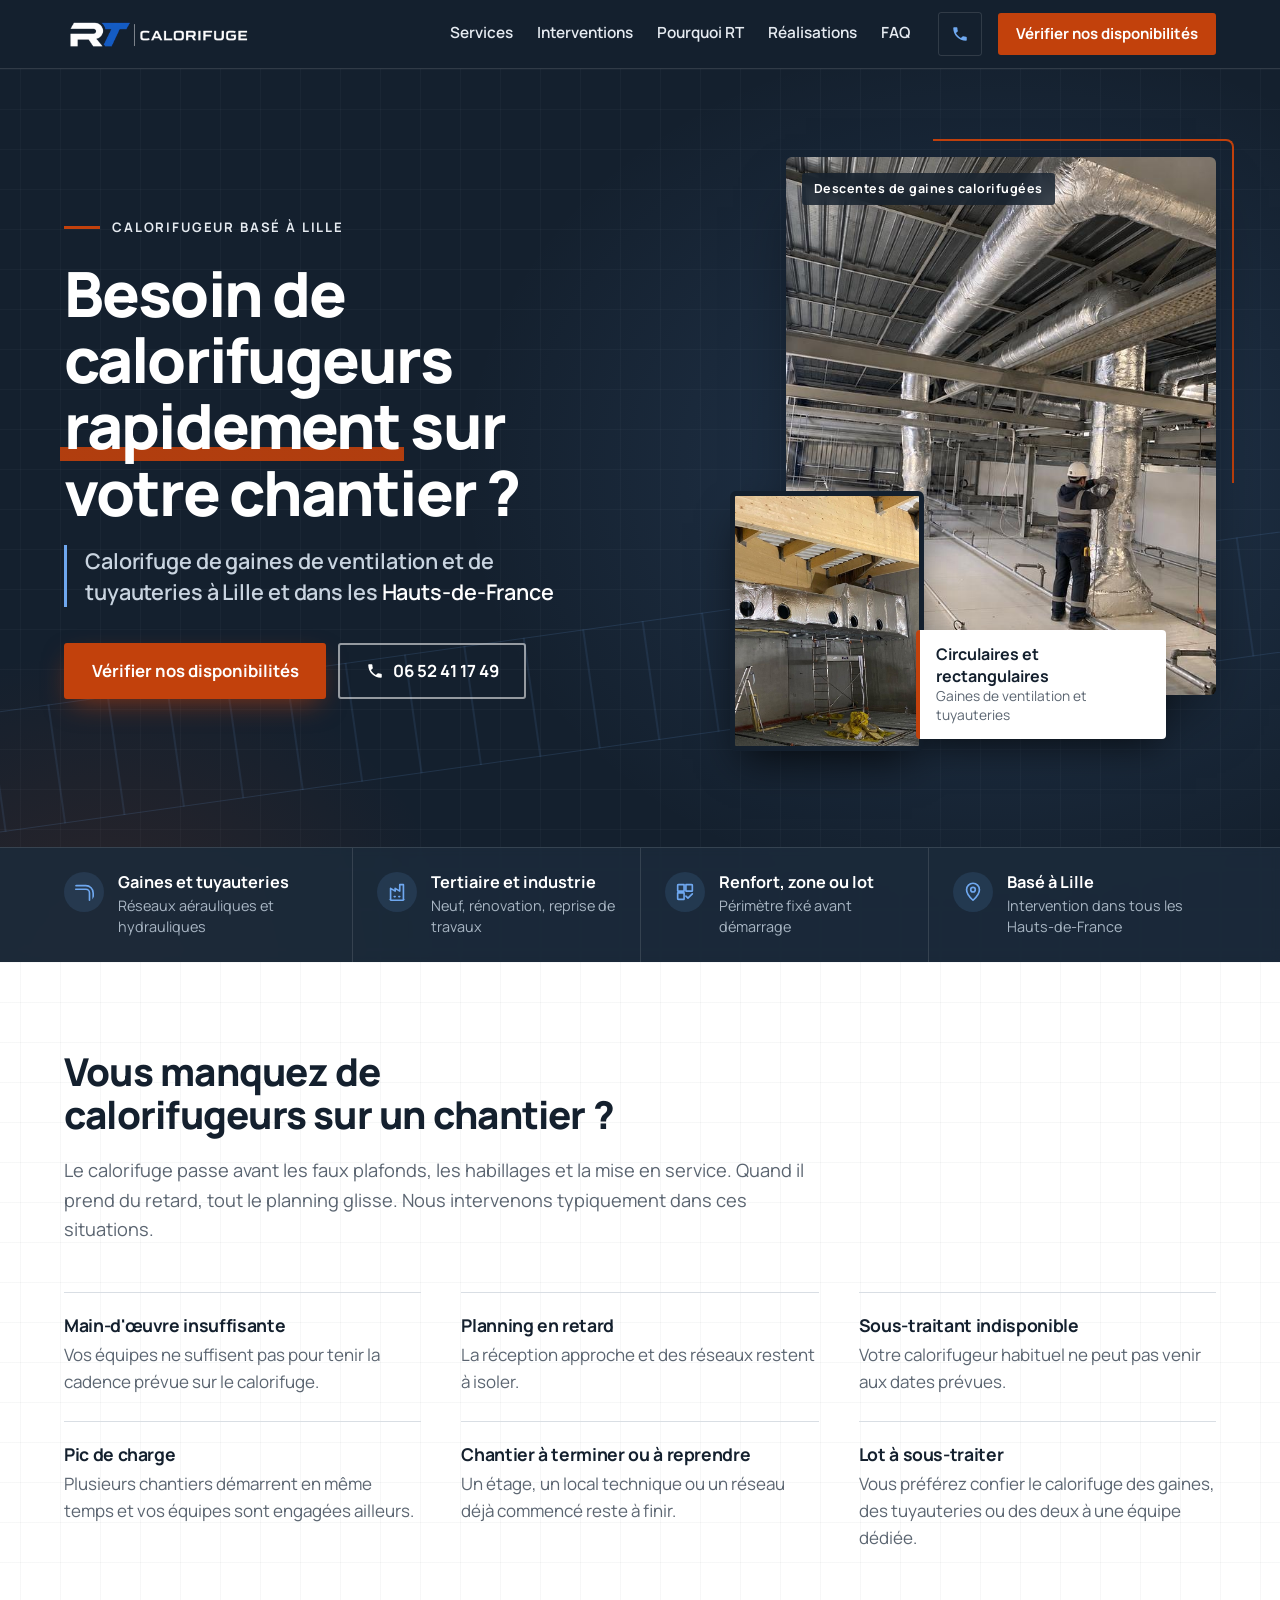
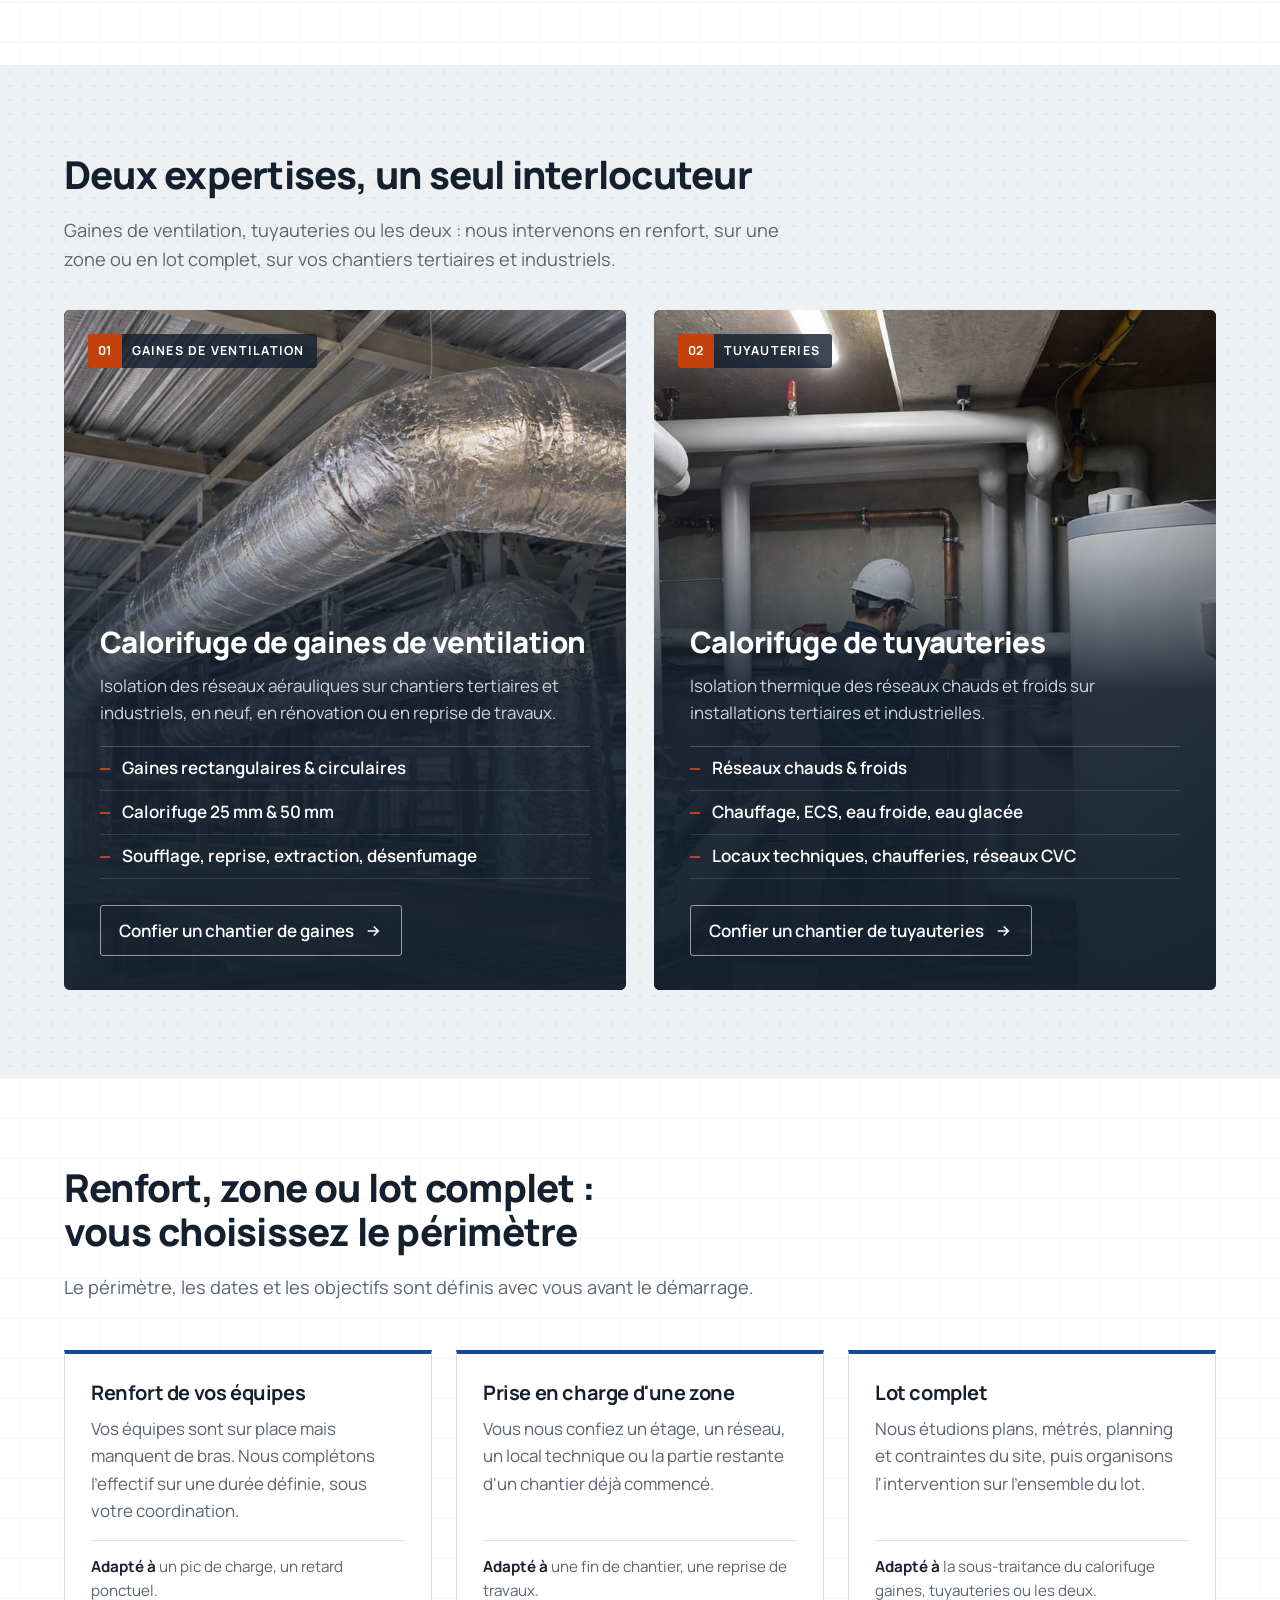
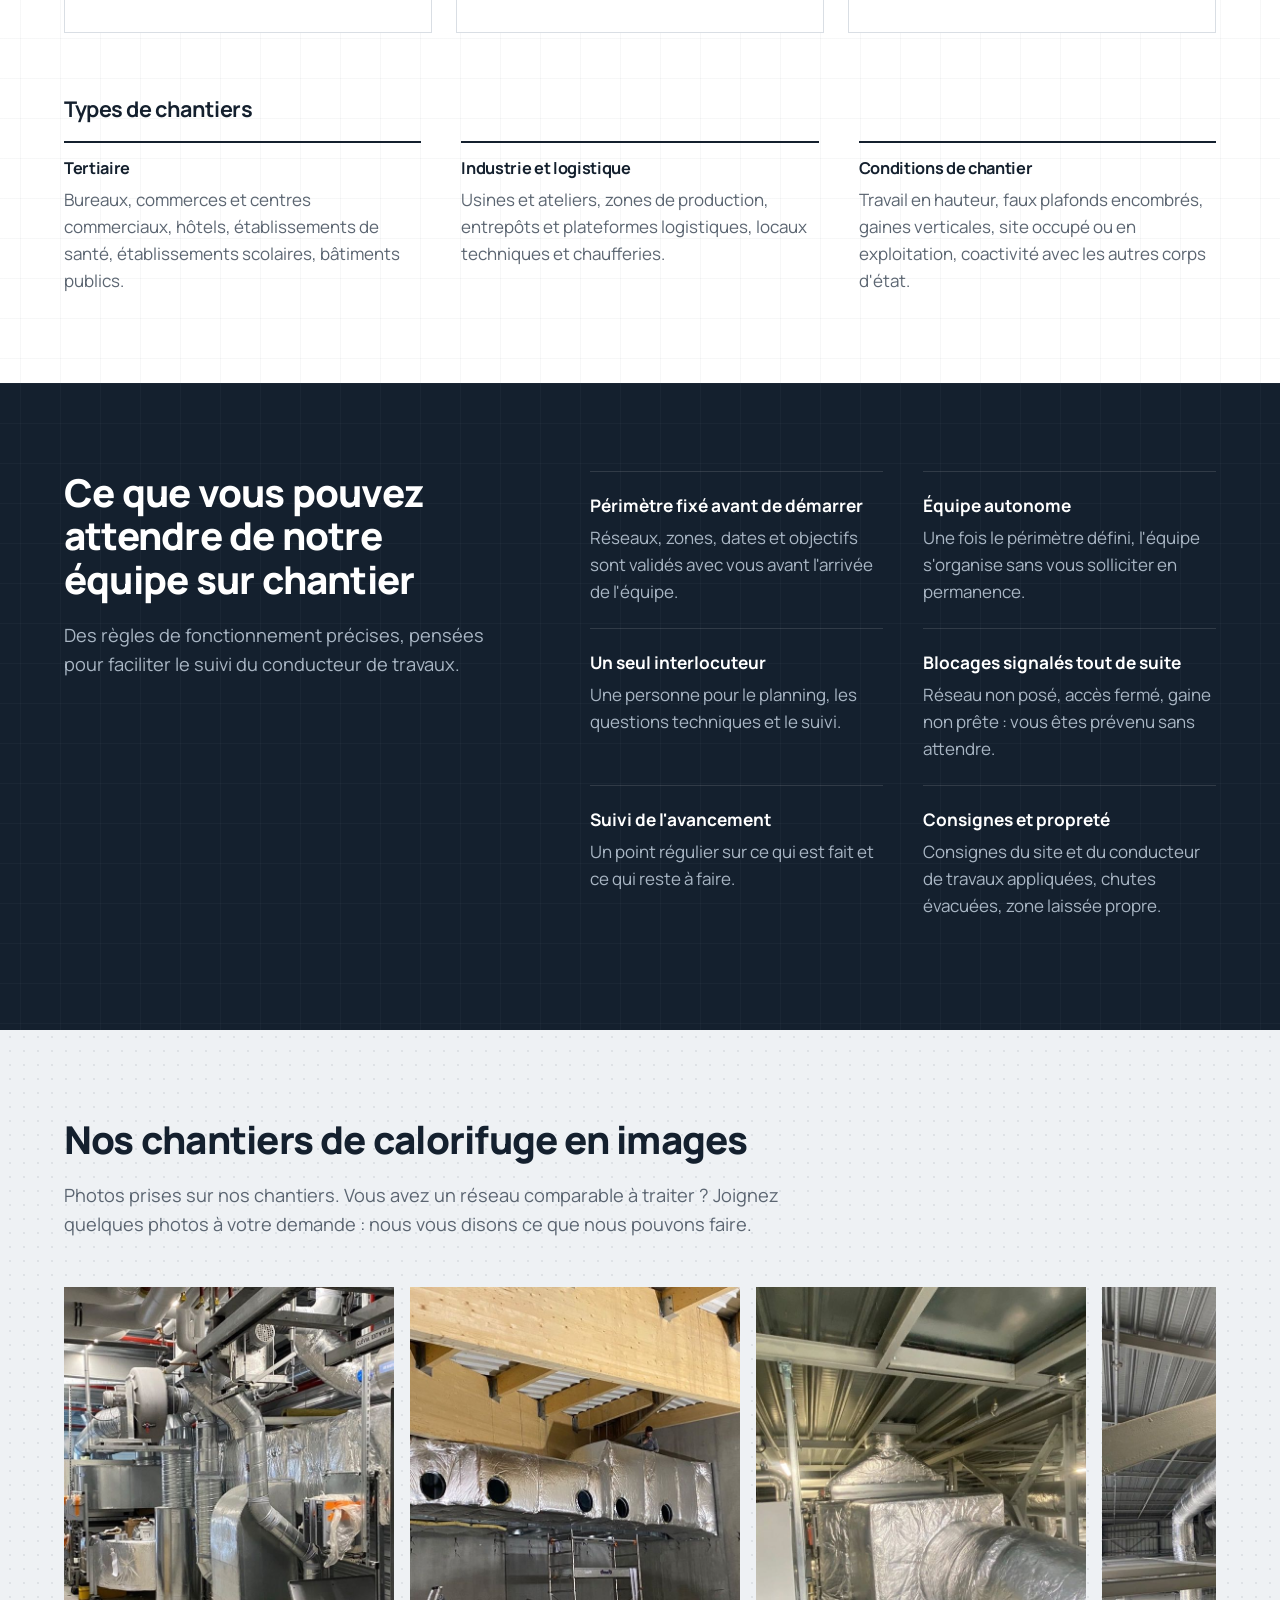
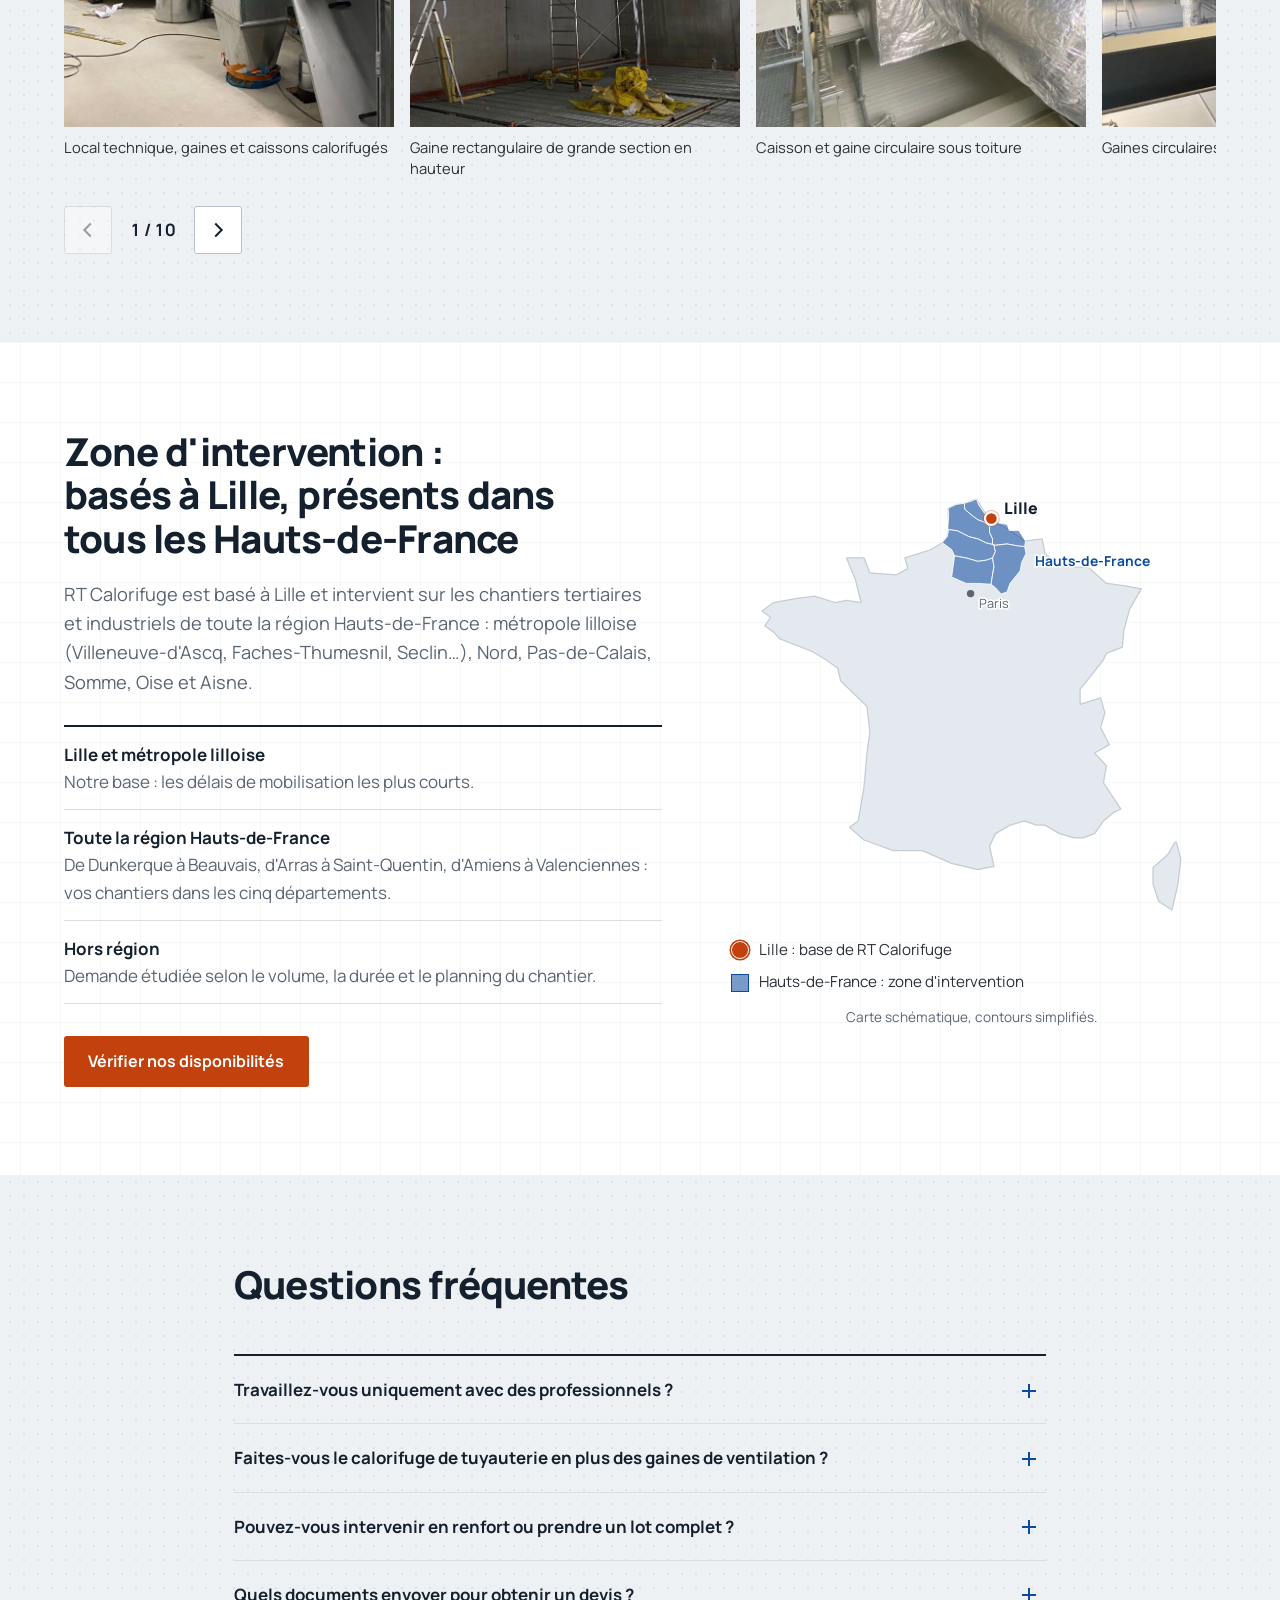
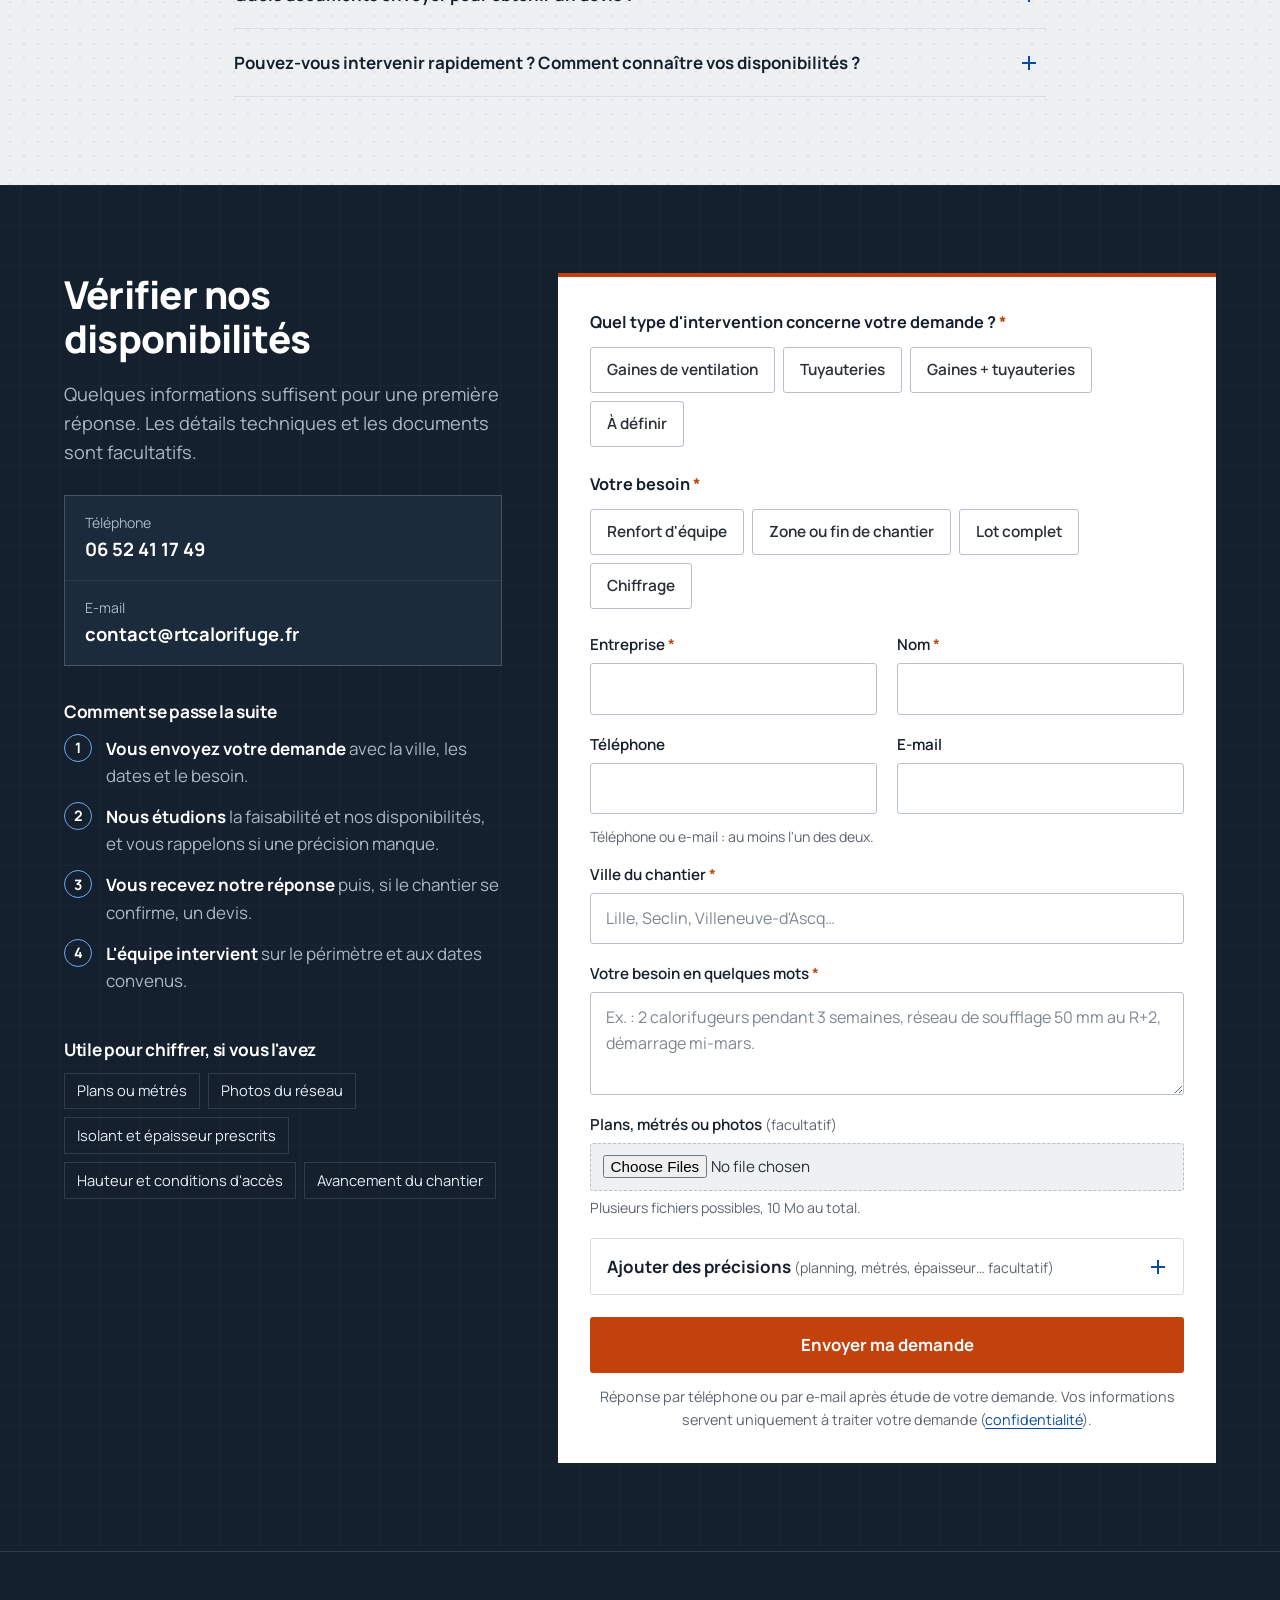
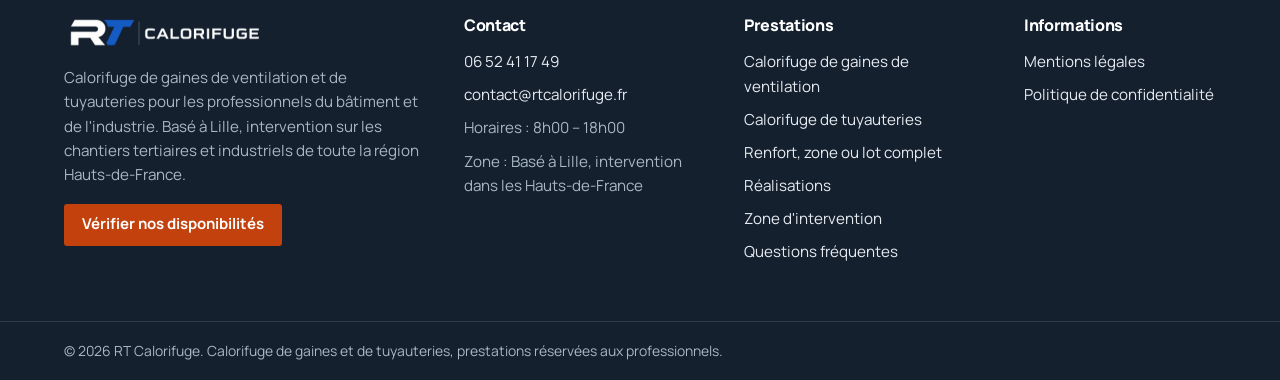
==== commit 03cc8ccb: "Merge remote-tracking branch 'origin/main' into claude/hero-redesign-0lqti1 # Conflicts: #	rt-calori" ====
--- a/rt-calorifuge-site/index.html
+++ b/rt-calorifuge-site/index.html
@@ -80,7 +80,9 @@
   <div class="container hero__grid">
 
     <div class="hero__text">
-      <h1>Besoin de calorifugeurs rapidement sur votre chantier&nbsp;?</h1>
+      <p class="hero__eyebrow"><span class="hero__eyebrow-bar" aria-hidden="true"></span>Calorifugeur basé à Lille</p>
+
+      <h1>Besoin de calorifugeurs <span class="hero__hl">rapidement</span> sur votre chantier&nbsp;?</h1>
 
       <h2 class="hero__h2">Calorifuge de gaines de ventilation et de tuyauteries à Lille et dans les <span class="nowrap">Hauts-de-France</span></h2>
 
@@ -94,28 +96,52 @@
       </div>
     </div>
 
-    <figure class="hero__media">
-      <!-- Photo de chantier. Pour la remplacer : ratio portrait 3:4, 900 × 1200 px,
-           JPG compressé < 200 Ko, mettre à jour src, srcset, alt et la preload dans <head>. -->
-      <img
-        src="assets/img/calorifugeur-intervention-gaines-ventilation-calorifugees-900.jpg"
-        srcset="assets/img/calorifugeur-intervention-gaines-ventilation-calorifugees-600.jpg 600w, assets/img/calorifugeur-intervention-gaines-ventilation-calorifugees-900.jpg 900w"
-        sizes="(max-width: 900px) 100vw, 40vw"
-        width="900" height="1200"
-        alt="Calorifugeur en intervention sur une descente de gaine de ventilation calorifugée, sous un réseau de gaines circulaires en plafond"
-        fetchpriority="high" decoding="async">
-      <figcaption>Calorifuge de gaines circulaires : réseau en plafond et descentes verticales.</figcaption>
-    </figure>
+    <div class="hero__media">
+      <figure class="hero__photo hero__photo--main">
+        <!-- Photo de chantier. Pour la remplacer : ratio portrait 3:4, 900 × 1200 px,
+             JPG compressé < 200 Ko, mettre à jour src, srcset, alt et la preload dans <head>. -->
+        <img
+          src="assets/img/calorifugeur-intervention-gaines-ventilation-calorifugees-900.jpg"
+          srcset="assets/img/calorifugeur-intervention-gaines-ventilation-calorifugees-600.jpg 600w, assets/img/calorifugeur-intervention-gaines-ventilation-calorifugees-900.jpg 900w"
+          sizes="(max-width: 900px) 100vw, 40vw"
+          width="900" height="1200"
+          alt="Calorifugeur en intervention sur une descente de gaine de ventilation calorifugée, sous un réseau de gaines circulaires en plafond"
+          fetchpriority="high" decoding="async">
+        <figcaption>Descentes de gaines calorifugées</figcaption>
+      </figure>
+
+      <figure class="hero__photo hero__photo--sub">
+        <img src="assets/img/realisations/02-gaine-rectangulaire-grande-section.jpg" width="675" height="900"
+             alt="Gaine rectangulaire de grande section calorifugée sous charpente bois" loading="lazy" decoding="async">
+      </figure>
+
+      <p class="hero__badge">
+        <strong>Circulaires et rectangulaires</strong>
+        <span>Gaines de ventilation et tuyauteries</span>
+      </p>
+    </div>
 
   </div>
 
   <!-- Informations clés -->
   <div class="keyfacts">
     <ul class="container keyfacts__list">
-      <li><strong>Gaines et tuyauteries</strong><span>Réseaux aérauliques et hydrauliques</span></li>
-      <li><strong>Tertiaire et industrie</strong><span>Neuf, rénovation, reprise de travaux</span></li>
-      <li><strong>Renfort, zone ou lot</strong><span>Périmètre fixé avant démarrage</span></li>
-      <li><strong>Basé à Lille</strong><span>Intervention dans tous les Hauts-de-France</span></li>
+      <li>
+        <svg class="keyfacts__icon" viewBox="0 0 24 24" aria-hidden="true" focusable="false"><path fill="none" stroke="currentColor" stroke-width="1.8" stroke-linecap="round" stroke-linejoin="round" d="M3 9h11a4 4 0 0 1 4 4v8M3 5h11a8 8 0 0 1 8 8v8"/></svg>
+        <div><strong>Gaines et tuyauteries</strong><span>Réseaux aérauliques et hydrauliques</span></div>
+      </li>
+      <li>
+        <svg class="keyfacts__icon" viewBox="0 0 24 24" aria-hidden="true" focusable="false"><path fill="none" stroke="currentColor" stroke-width="1.8" stroke-linecap="round" stroke-linejoin="round" d="M3 21h18M5 21V8l5 3V8l5 3V4h4v17M9 17h1M14 17h1"/></svg>
+        <div><strong>Tertiaire et industrie</strong><span>Neuf, rénovation, reprise de travaux</span></div>
+      </li>
+      <li>
+        <svg class="keyfacts__icon" viewBox="0 0 24 24" aria-hidden="true" focusable="false"><path fill="none" stroke="currentColor" stroke-width="1.8" stroke-linecap="round" stroke-linejoin="round" d="M4 4h7v7H4zM13 4h7v7h-7zM4 13h7v7H4zM13 16.5l2.2 2.2L20 14"/></svg>
+        <div><strong>Renfort, zone ou lot</strong><span>Périmètre fixé avant démarrage</span></div>
+      </li>
+      <li>
+        <svg class="keyfacts__icon" viewBox="0 0 24 24" aria-hidden="true" focusable="false"><path fill="none" stroke="currentColor" stroke-width="1.8" stroke-linecap="round" stroke-linejoin="round" d="M12 21s-7-6.2-7-11.5a7 7 0 0 1 14 0C19 14.8 12 21 12 21Z"/><circle cx="12" cy="9.5" r="2.5" fill="none" stroke="currentColor" stroke-width="1.8"/></svg>
+        <div><strong>Basé à Lille</strong><span>Intervention dans tous les Hauts-de-France</span></div>
+      </li>
     </ul>
   </div>
 </section>
--- a/rt-calorifuge-site/css/style.css
+++ b/rt-calorifuge-site/css/style.css
@@ -186,28 +186,98 @@
 .burger[aria-expanded="true"] span:nth-child(3){transform:translateY(-6px) rotate(-45deg)}
 
 /* ---------- 5. HERO ----------------------------------------------------- */
-.hero{background-color:var(--ink); background-image:var(--tex-grid-dark); background-size:40px 40px; background-position:center top; color:var(--on-dark)}
+.hero{
+  position:relative; isolation:isolate; overflow:hidden;
+  background-color:var(--ink); color:var(--on-dark);
+  background-image:
+    radial-gradient(ellipse 60% 70% at 78% 45%, rgba(111,168,240,.16), transparent 70%),
+    radial-gradient(ellipse 40% 50% at 8% 100%, rgba(194,65,12,.14), transparent 70%),
+    var(--tex-grid-dark);
+  background-size:auto, auto, 40px 40px, 40px 40px;
+  background-position:center, center, center top, center top;
+}
+/* Ligne de réseau stylisée en fond (gaine qui traverse la section) */
+.hero::before{
+  content:""; position:absolute; z-index:-1; left:-10%; right:-10%; top:62%; height:120px;
+  border-top:1px solid rgba(111,168,240,.14); border-bottom:1px solid rgba(111,168,240,.14);
+  background:repeating-linear-gradient(90deg, transparent 0 58px, rgba(111,168,240,.1) 58px 60px);
+  transform:rotate(-8deg); pointer-events:none;
+}
 .hero__grid{
-  display:grid; grid-template-columns:minmax(0,1.25fr) minmax(0,.75fr); gap:64px; align-items:center;
-  padding-top:72px; padding-bottom:72px;
-}
-.hero h1{color:#fff; margin-bottom:1rem; max-width:18ch}
-.hero__h2{color:var(--blue-light); font-size:clamp(1.15rem, 1rem + .6vw, 1.45rem); font-weight:700; line-height:1.35; letter-spacing:-.01em; max-width:34ch; margin-bottom:2rem}
-.hero__cta{display:flex; flex-wrap:wrap; gap:12px; margin-bottom:1.4rem}
-
-.hero__media{position:relative}
-.hero__media img{
-  width:100%; aspect-ratio:3/4; object-fit:cover; object-position:50% 40%;
-  border:1px solid var(--line-dark);
-}
-.hero__media figcaption{margin-top:.9rem; font-size:.88rem; line-height:1.55; color:var(--on-dark-muted)}
-
-.keyfacts{background:var(--ink-2); border-top:1px solid var(--line-dark)}
+  display:grid; grid-template-columns:minmax(0,1.1fr) minmax(0,.9fr); gap:72px; align-items:center;
+  padding-top:88px; padding-bottom:96px;
+}
+
+.hero__eyebrow{
+  display:inline-flex; align-items:center; gap:12px; margin:0 0 1.4rem;
+  font-size:.82rem; font-weight:700; letter-spacing:.14em; text-transform:uppercase; color:var(--on-dark);
+}
+.hero__eyebrow-bar{width:36px; height:3px; background:var(--accent)}
+
+.hero h1{color:#fff; margin-bottom:1.25rem; max-width:17ch; font-size:clamp(2.2rem, 1.3rem + 3.4vw, 3.9rem); line-height:1.06; letter-spacing:-.03em}
+.hero__hl{
+  position:relative; white-space:nowrap;
+  background:linear-gradient(transparent 76%, rgba(194,65,12,.9) 76%, rgba(194,65,12,.9) 92%, transparent 92%);
+  padding:0 .06em; margin:0 -.06em;
+}
+.hero__h2{
+  color:#C9D4E0; font-size:clamp(1.1rem, 1rem + .5vw, 1.35rem); font-weight:600; line-height:1.45; letter-spacing:-.005em;
+  max-width:36ch; margin-bottom:2.2rem; padding-left:18px; border-left:3px solid var(--blue-light);
+}
+.hero__h2 .nowrap{color:#fff}
+.hero__cta{display:flex; flex-wrap:wrap; gap:12px}
+.hero__cta .btn--accent{box-shadow:0 10px 28px -8px rgba(194,65,12,.65)}
+
+/* Composition photo : grande photo + vignette en décalé + pastille */
+.hero__media{position:relative; padding:0 0 56px 56px}
+.hero__photo{margin:0; position:relative}
+.hero__photo img{width:100%; height:100%; object-fit:cover}
+.hero__photo--main{
+  aspect-ratio:4/5; border-radius:6px; overflow:hidden;
+  box-shadow:0 30px 60px -20px rgba(0,0,0,.6);
+}
+.hero__photo--main img{object-position:50% 70%}
+/* cadre technique décalé */
+.hero__media::before{
+  content:""; position:absolute; top:-18px; right:-18px; width:62%; height:58%;
+  border-top:2px solid var(--accent); border-right:2px solid var(--accent); border-radius:0 8px 0 0;
+}
+.hero__photo--main figcaption{
+  position:absolute; left:16px; top:16px; padding:6px 12px; border-radius:3px;
+  background:rgba(20,32,46,.82); backdrop-filter:blur(4px);
+  font-size:.78rem; font-weight:700; letter-spacing:.04em; color:#fff;
+}
+.hero__photo--sub{
+  position:absolute; left:0; bottom:0; width:40%; aspect-ratio:3/4;
+  border-radius:6px; overflow:hidden; border:5px solid var(--ink);
+  box-shadow:0 20px 40px -12px rgba(0,0,0,.7);
+}
+.hero__photo--sub img{object-position:50% 45%}
+.hero__badge{
+  position:absolute; left:calc(40% - 8px); bottom:12px; margin:0; max-width:250px;
+  padding:14px 18px 14px 16px; border-left:4px solid var(--accent); border-radius:4px;
+  background:#fff; color:var(--text); box-shadow:0 16px 36px -10px rgba(0,0,0,.55);
+  line-height:1.35;
+}
+.hero__badge strong{display:block; color:var(--ink); font-size:1rem}
+.hero__badge span{display:block; font-size:.86rem; color:var(--muted)}
+
+/* Apparition douce au chargement (désactivée si « réduire les animations ») */
+@keyframes hero-in{from{opacity:0; transform:translateY(16px)} to{opacity:1; transform:none}}
+.hero__text > *{animation:hero-in .7s cubic-bezier(.2,.7,.2,1) both}
+.hero__text > :nth-child(2){animation-delay:.06s}
+.hero__text > :nth-child(3){animation-delay:.14s}
+.hero__text > :nth-child(4){animation-delay:.22s}
+.hero__media{animation:hero-in .9s .15s cubic-bezier(.2,.7,.2,1) both}
+
+/* Bandeau d'informations clés */
+.keyfacts{position:relative; background:rgba(28,43,59,.85); border-top:1px solid var(--line-dark); backdrop-filter:blur(4px)}
 .keyfacts__list{display:grid; grid-template-columns:repeat(4,1fr)}
-.keyfacts__list li{padding:22px 24px; border-left:1px solid var(--line-dark)}
+.keyfacts__list li{display:flex; align-items:flex-start; gap:14px; padding:24px; border-left:1px solid var(--line-dark)}
 .keyfacts__list li:first-child{border-left:0; padding-left:0}
-.keyfacts__list strong{display:block; color:#fff; font-size:1.05rem}
-.keyfacts__list span{display:block; color:var(--on-dark-muted); font-size:.92rem}
+.keyfacts__icon{flex:0 0 auto; width:40px; height:40px; padding:9px; border-radius:50%; background:rgba(111,168,240,.12); color:var(--blue-light)}
+.keyfacts__list strong{display:block; color:#fff; font-size:1.02rem; line-height:1.3; margin-bottom:.2rem}
+.keyfacts__list span{display:block; color:var(--on-dark-muted); font-size:.9rem; line-height:1.45}
 
 /* ---------- 6. SECTIONS ------------------------------------------------- */
 /* Situations */
@@ -516,9 +586,13 @@
 
 @media (max-width:960px){
   .section{padding:64px 0}
-  .hero__grid{grid-template-columns:minmax(0,1fr); gap:36px; padding-top:48px; padding-bottom:48px}
-  .hero h1{max-width:none}
-  .hero__media img{aspect-ratio:4/3; object-position:50% 80%}
+  .hero__grid{grid-template-columns:minmax(0,1fr); gap:44px; padding-top:56px; padding-bottom:64px}
+  .hero h1{max-width:20ch}
+  .hero__media{max-width:640px; padding:0 0 40px 40px}
+  .hero__photo--main{aspect-ratio:4/3}
+  .hero__photo--main img{object-position:50% 80%}
+  .hero__photo--sub{width:32%}
+  .hero__badge{left:calc(32% - 8px)}
   .keyfacts__list{grid-template-columns:1fr 1fr}
   .keyfacts__list li{padding:18px 20px 18px 0; border-left:0; border-top:1px solid var(--line-dark)}
   .keyfacts__list li:nth-child(-n+2){border-top:0}
@@ -545,10 +619,18 @@
   .header__logo img{width:150px}
   .nav{padding:8px 16px 20px}
 
-  .hero__grid{padding-top:40px; padding-bottom:44px}
+  .hero__grid{padding-top:36px; padding-bottom:48px; gap:36px}
+  .hero__eyebrow{font-size:.74rem; margin-bottom:1rem}
   .hero h1{margin-bottom:1.1rem}
-    .hero__media figcaption{margin-top:12px; padding:0 2px; line-height:1.6}
+  .hero__h2{padding-left:14px; margin-bottom:1.8rem}
   .hero__cta .btn{width:100%}
+  .hero__media{padding:0 0 28px 24px}
+  .hero__media::before{top:-10px; right:-6px}
+  .hero__photo--main figcaption{display:none}
+  .hero__photo--sub{width:34%; border-width:4px}
+  .hero__badge{left:auto; right:10px; bottom:0; max-width:210px; padding:10px 12px}
+  .hero__badge strong{font-size:.92rem}
+  .hero__badge span{font-size:.8rem}
   .keyfacts__list{grid-template-columns:1fr}
   .keyfacts__list li,
   .keyfacts__list li:nth-child(even){padding:14px 0; border-left:0; border-top:1px solid var(--line-dark)}
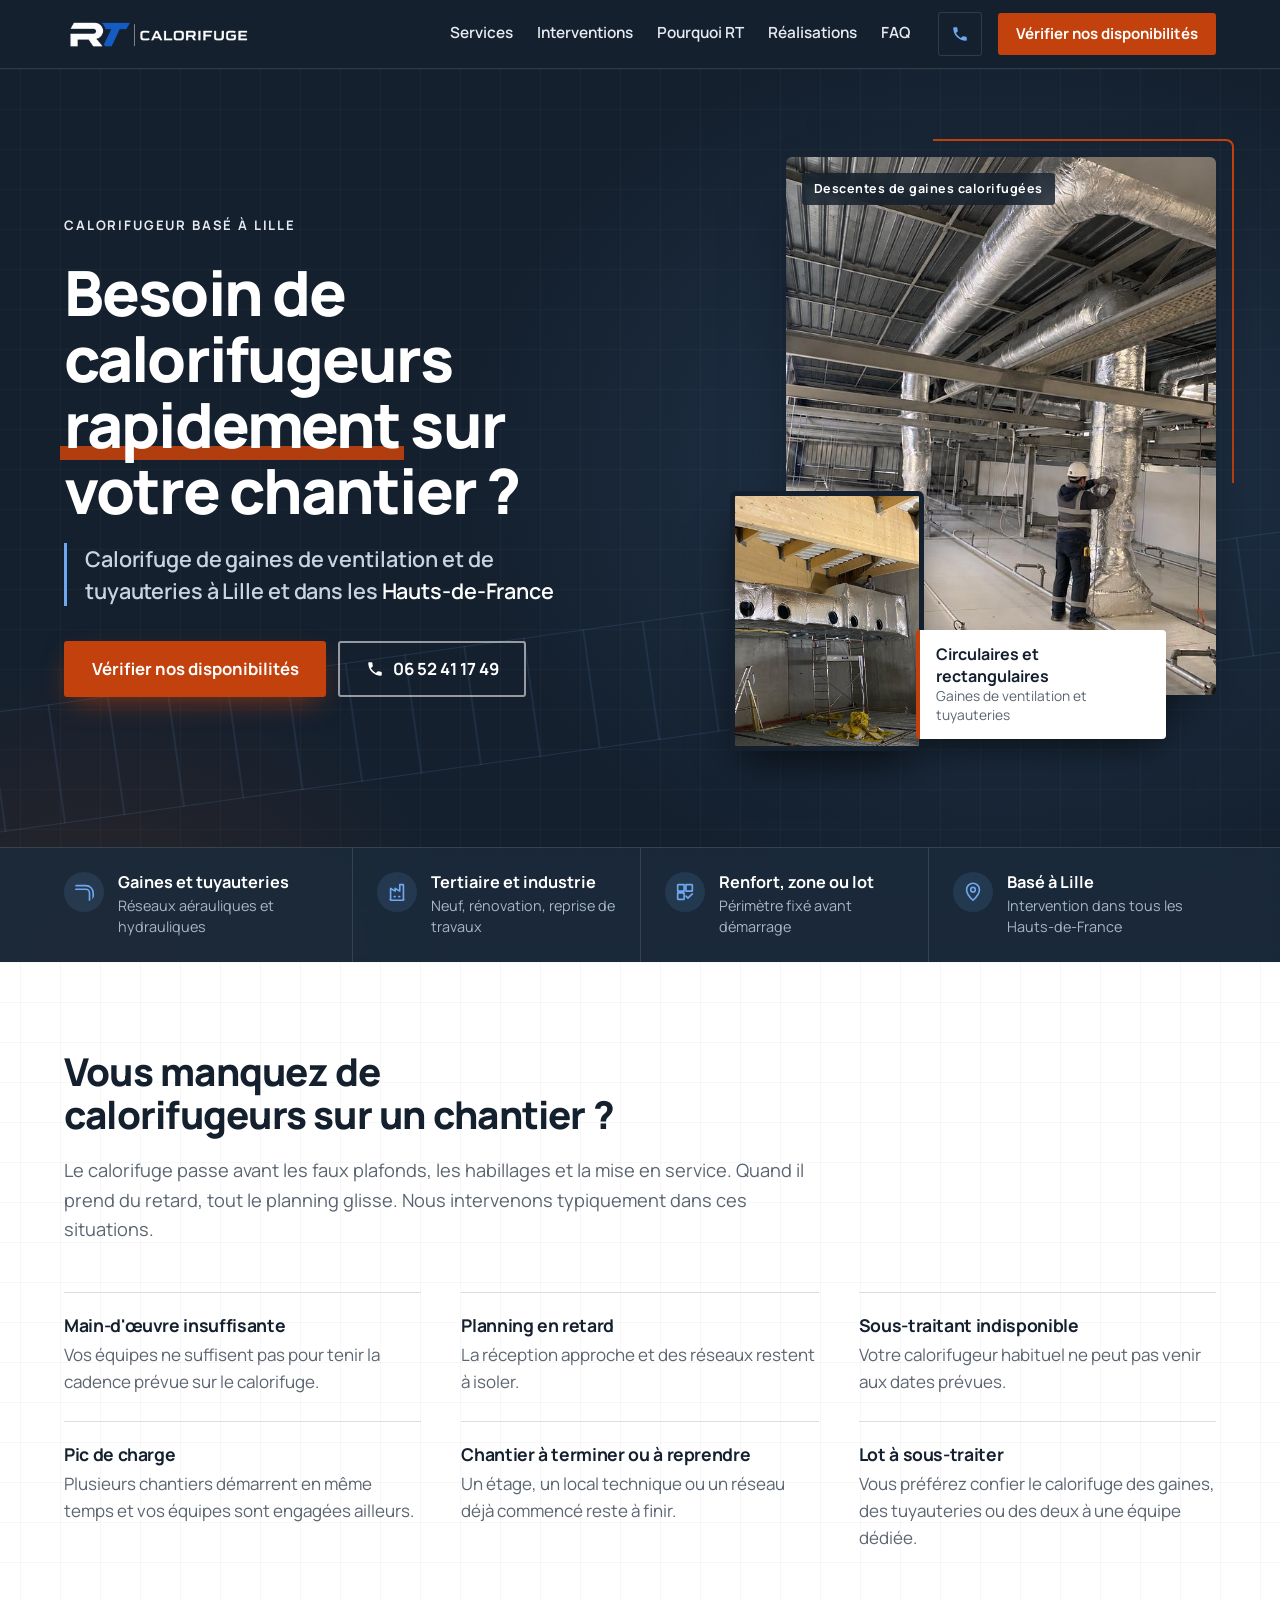
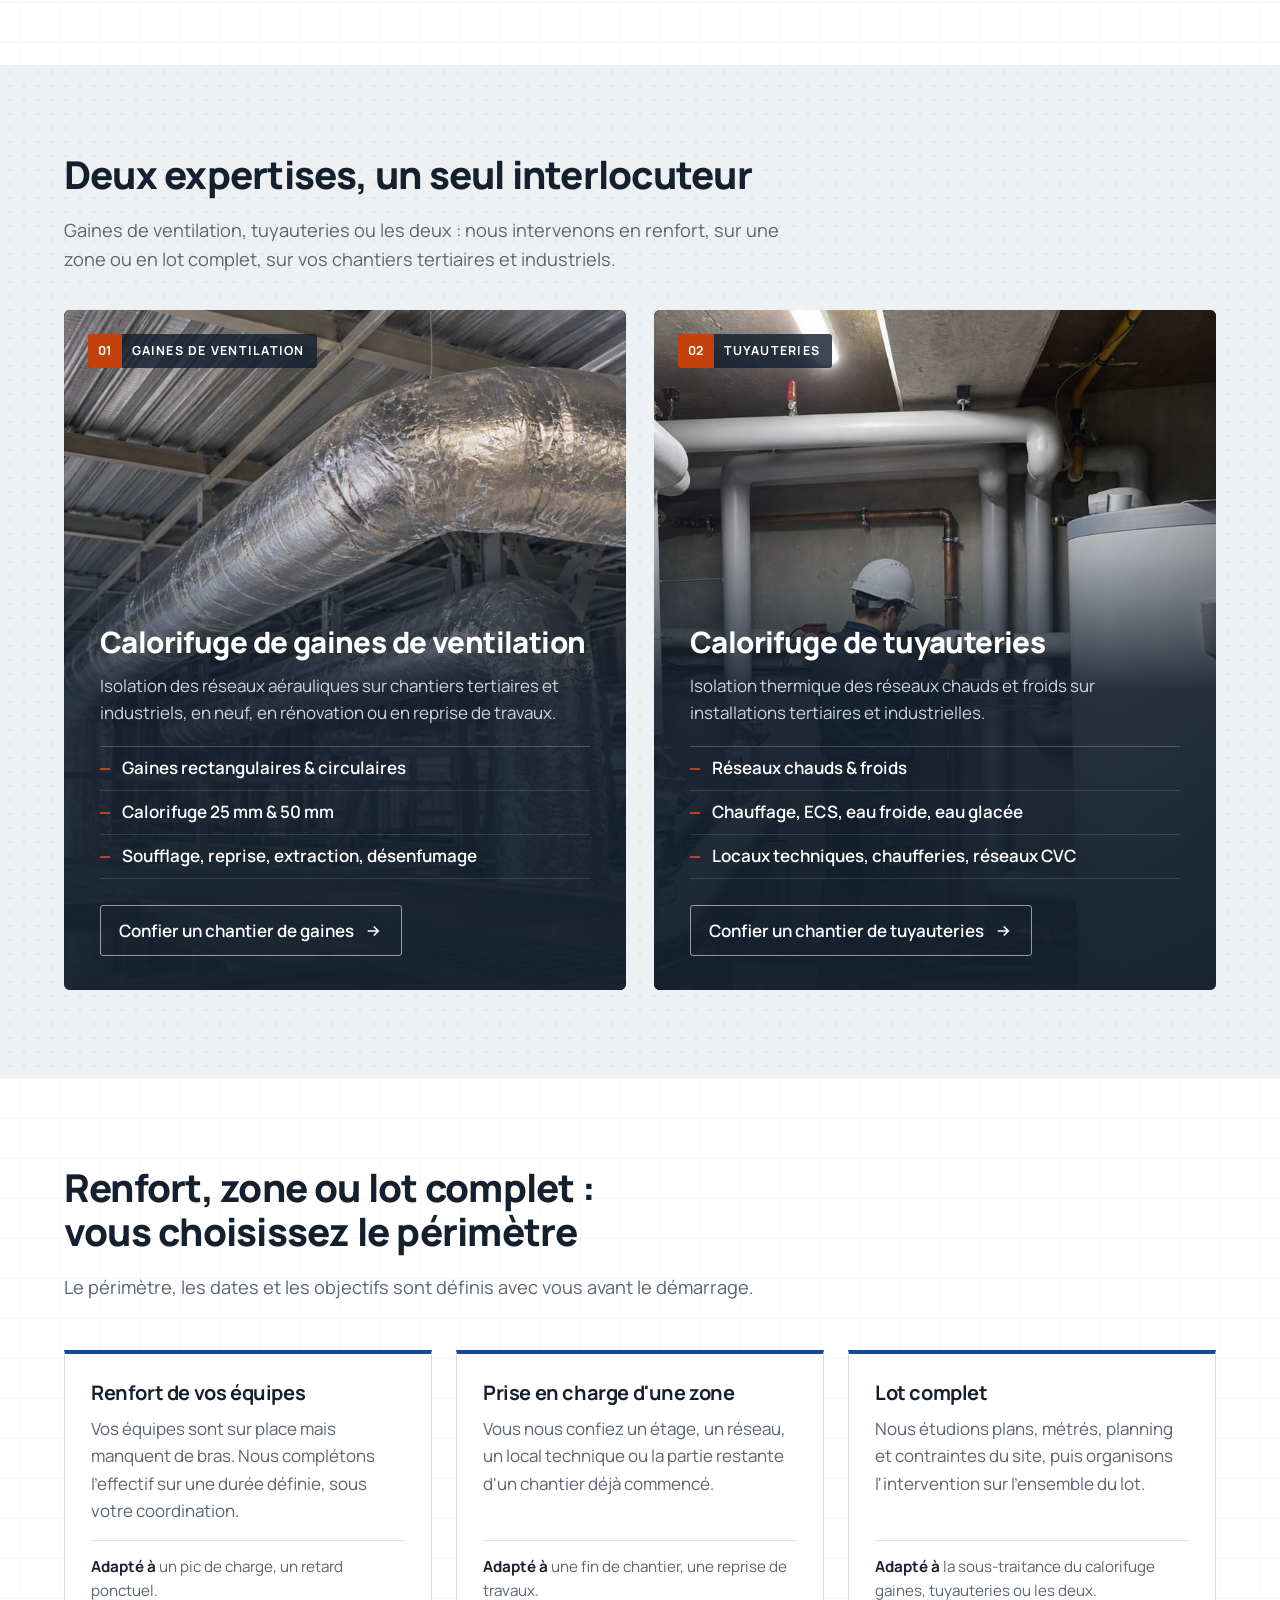
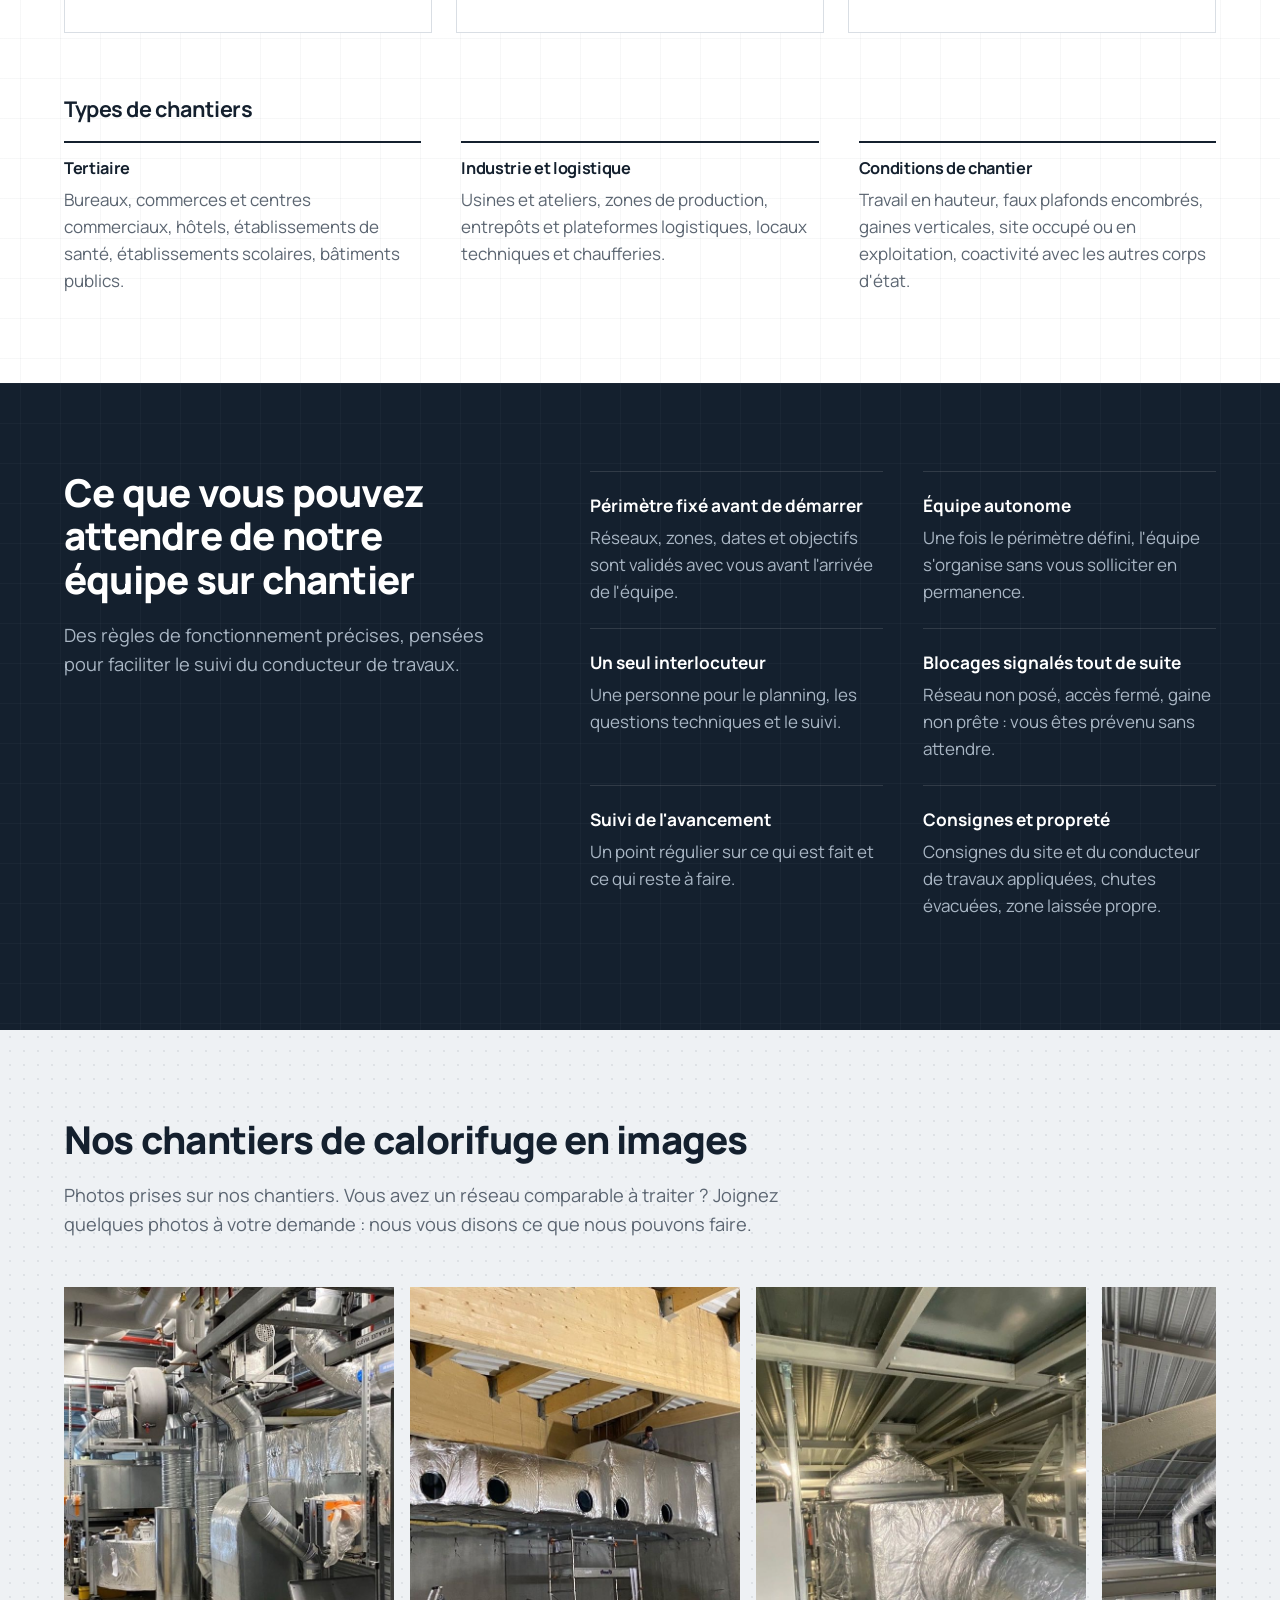
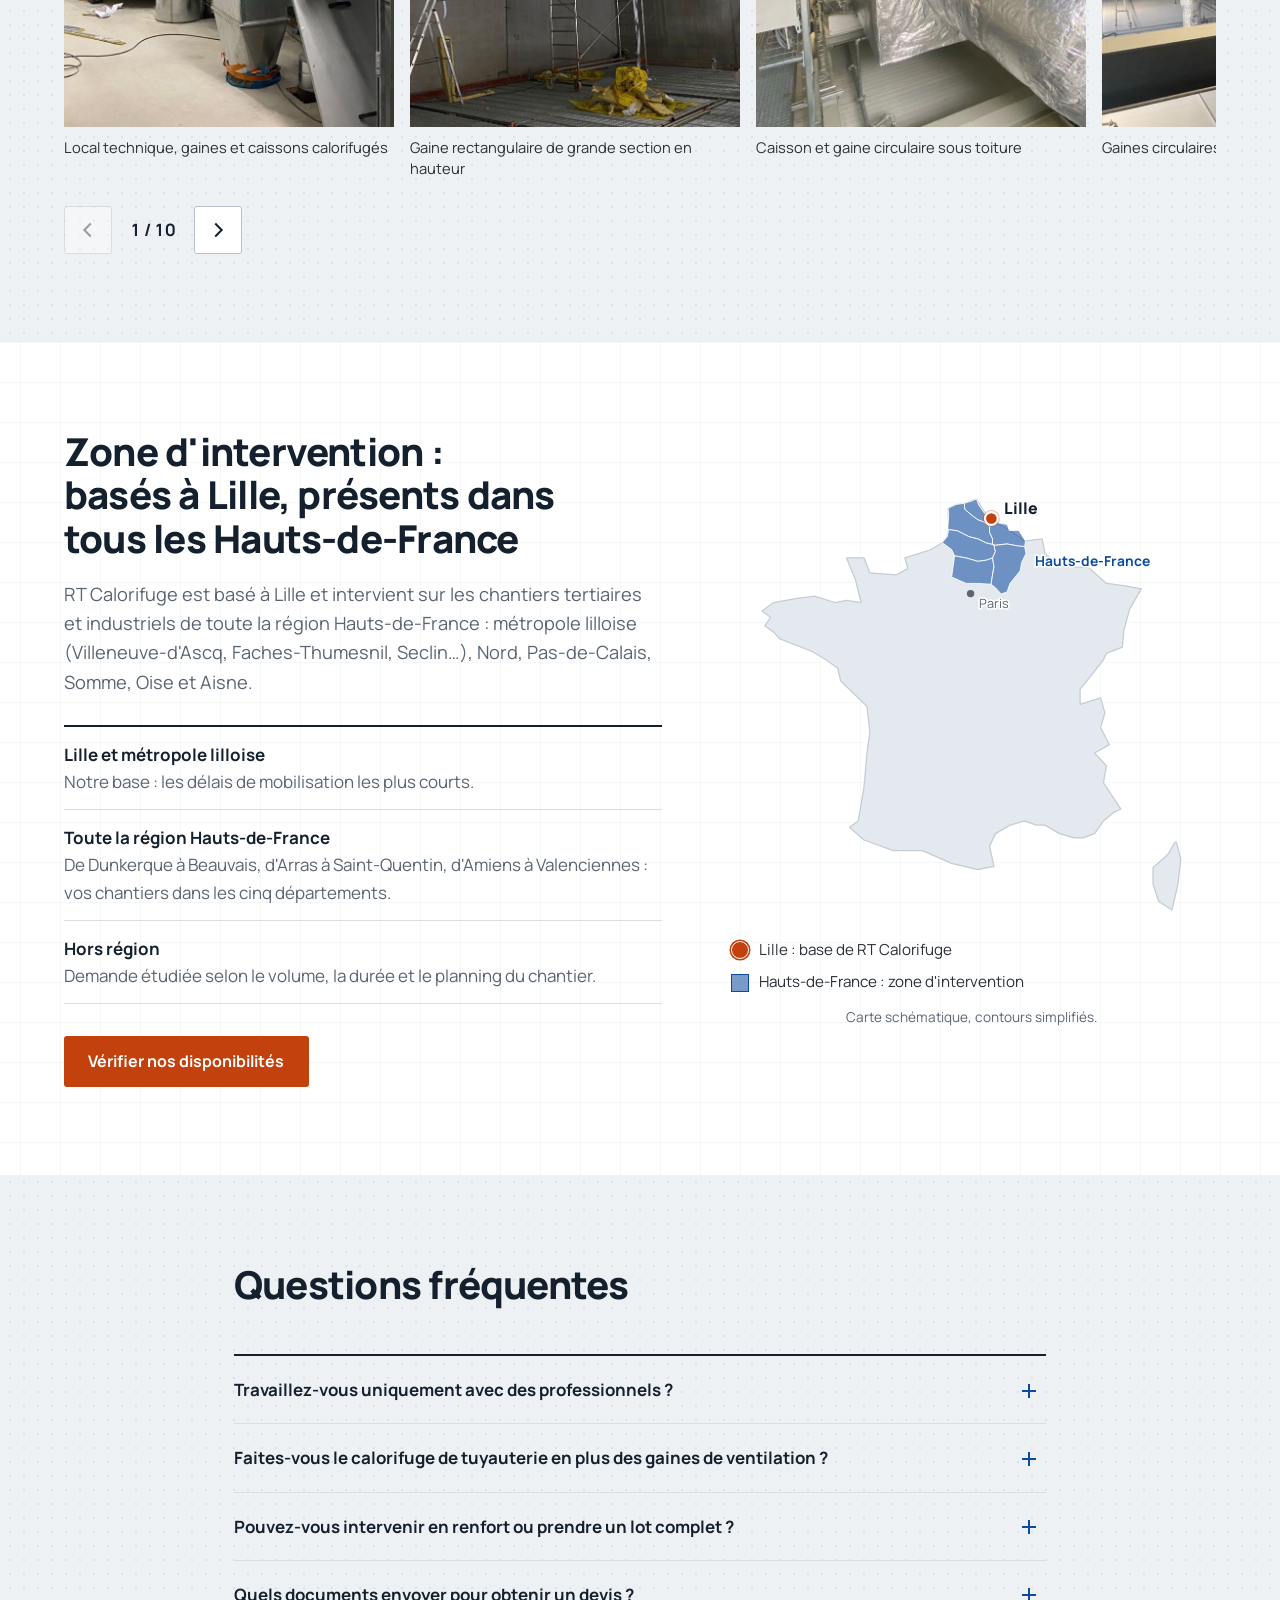
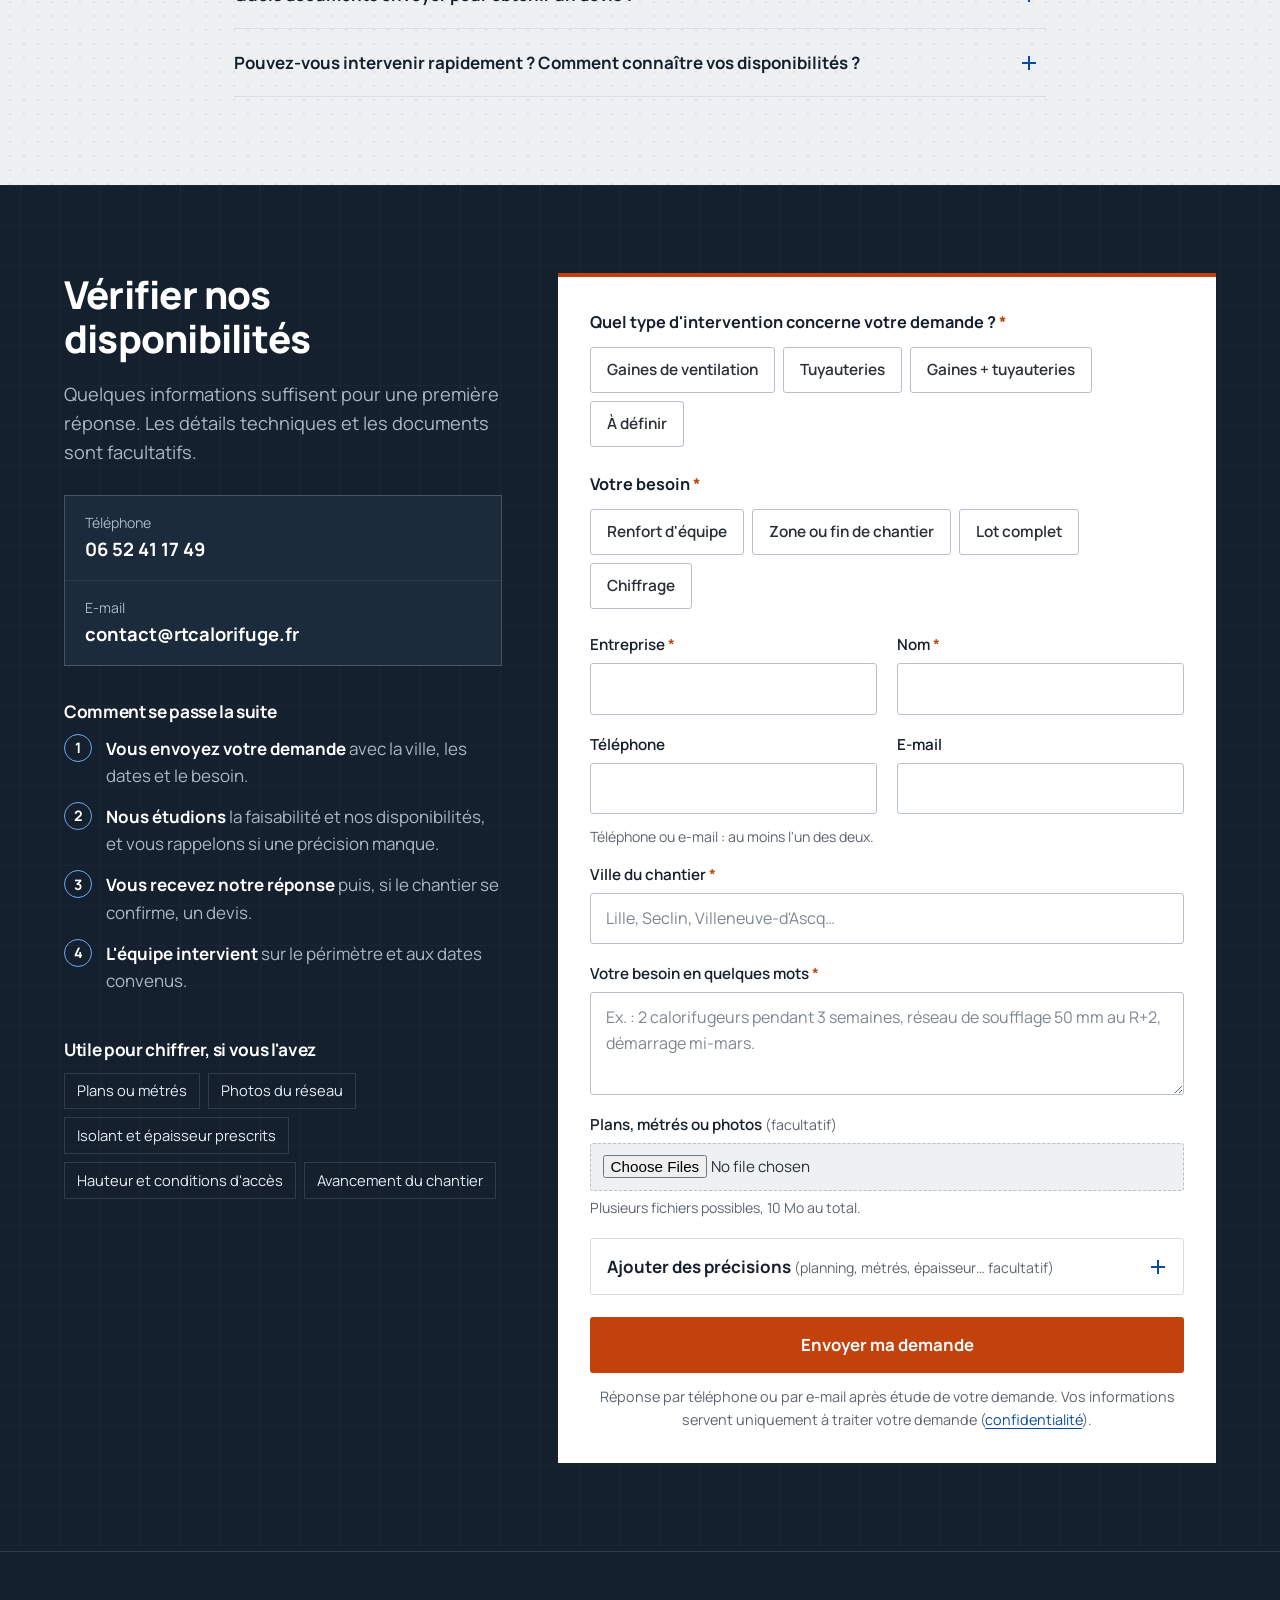
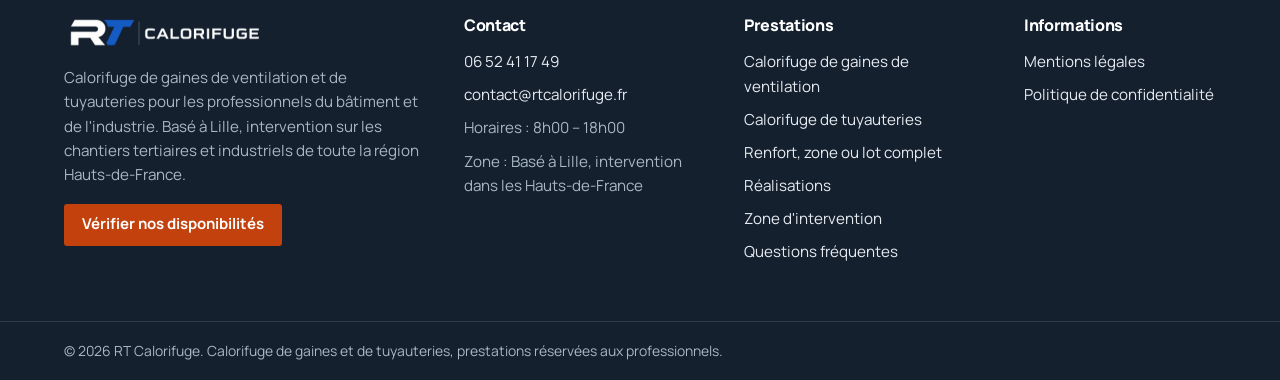
==== commit 85b17b7b: "Retire le trait orange avant le texte de localisation du hero" ====
--- a/rt-calorifuge-site/index.html
+++ b/rt-calorifuge-site/index.html
@@ -80,7 +80,7 @@
   <div class="container hero__grid">
 
     <div class="hero__text">
-      <p class="hero__eyebrow"><span class="hero__eyebrow-bar" aria-hidden="true"></span>Calorifugeur basé à Lille</p>
+      <p class="hero__eyebrow">Calorifugeur basé à Lille</p>
 
       <h1>Besoin de calorifugeurs <span class="hero__hl">rapidement</span> sur votre chantier&nbsp;?</h1>
 
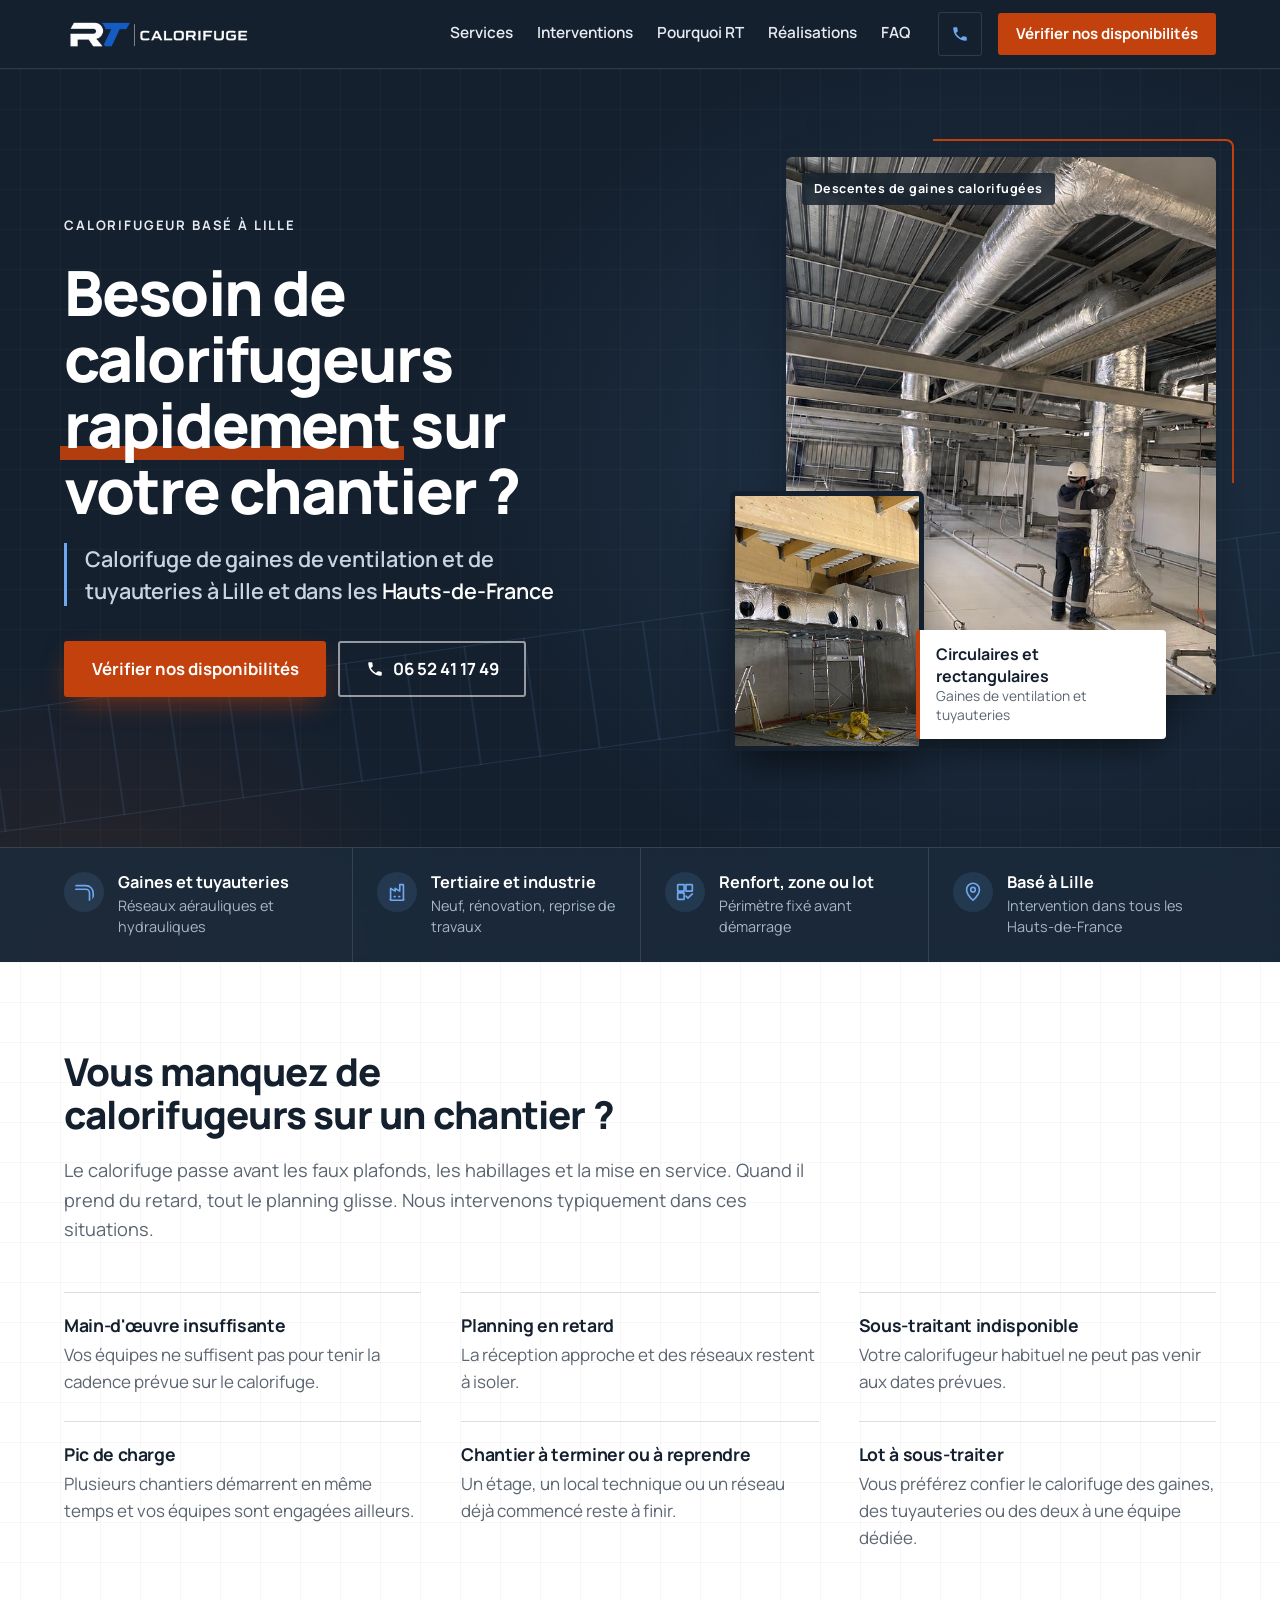
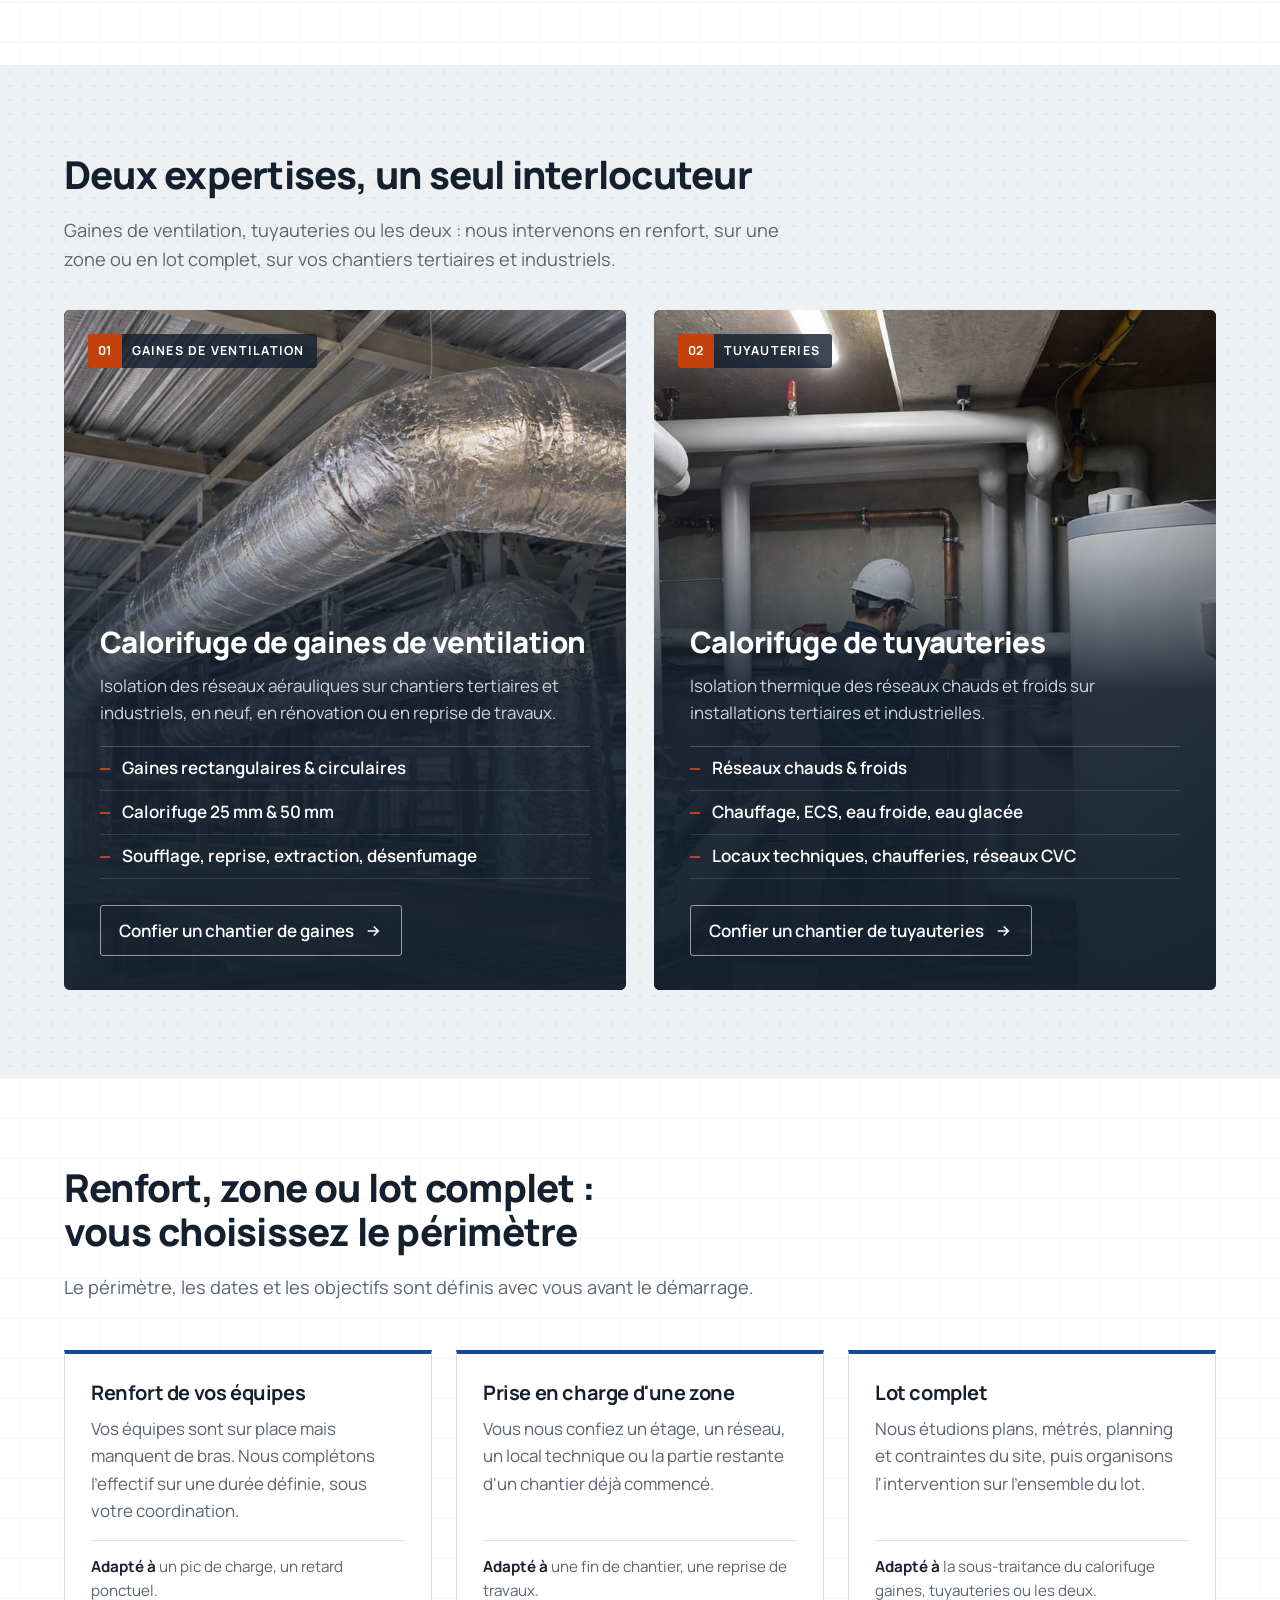
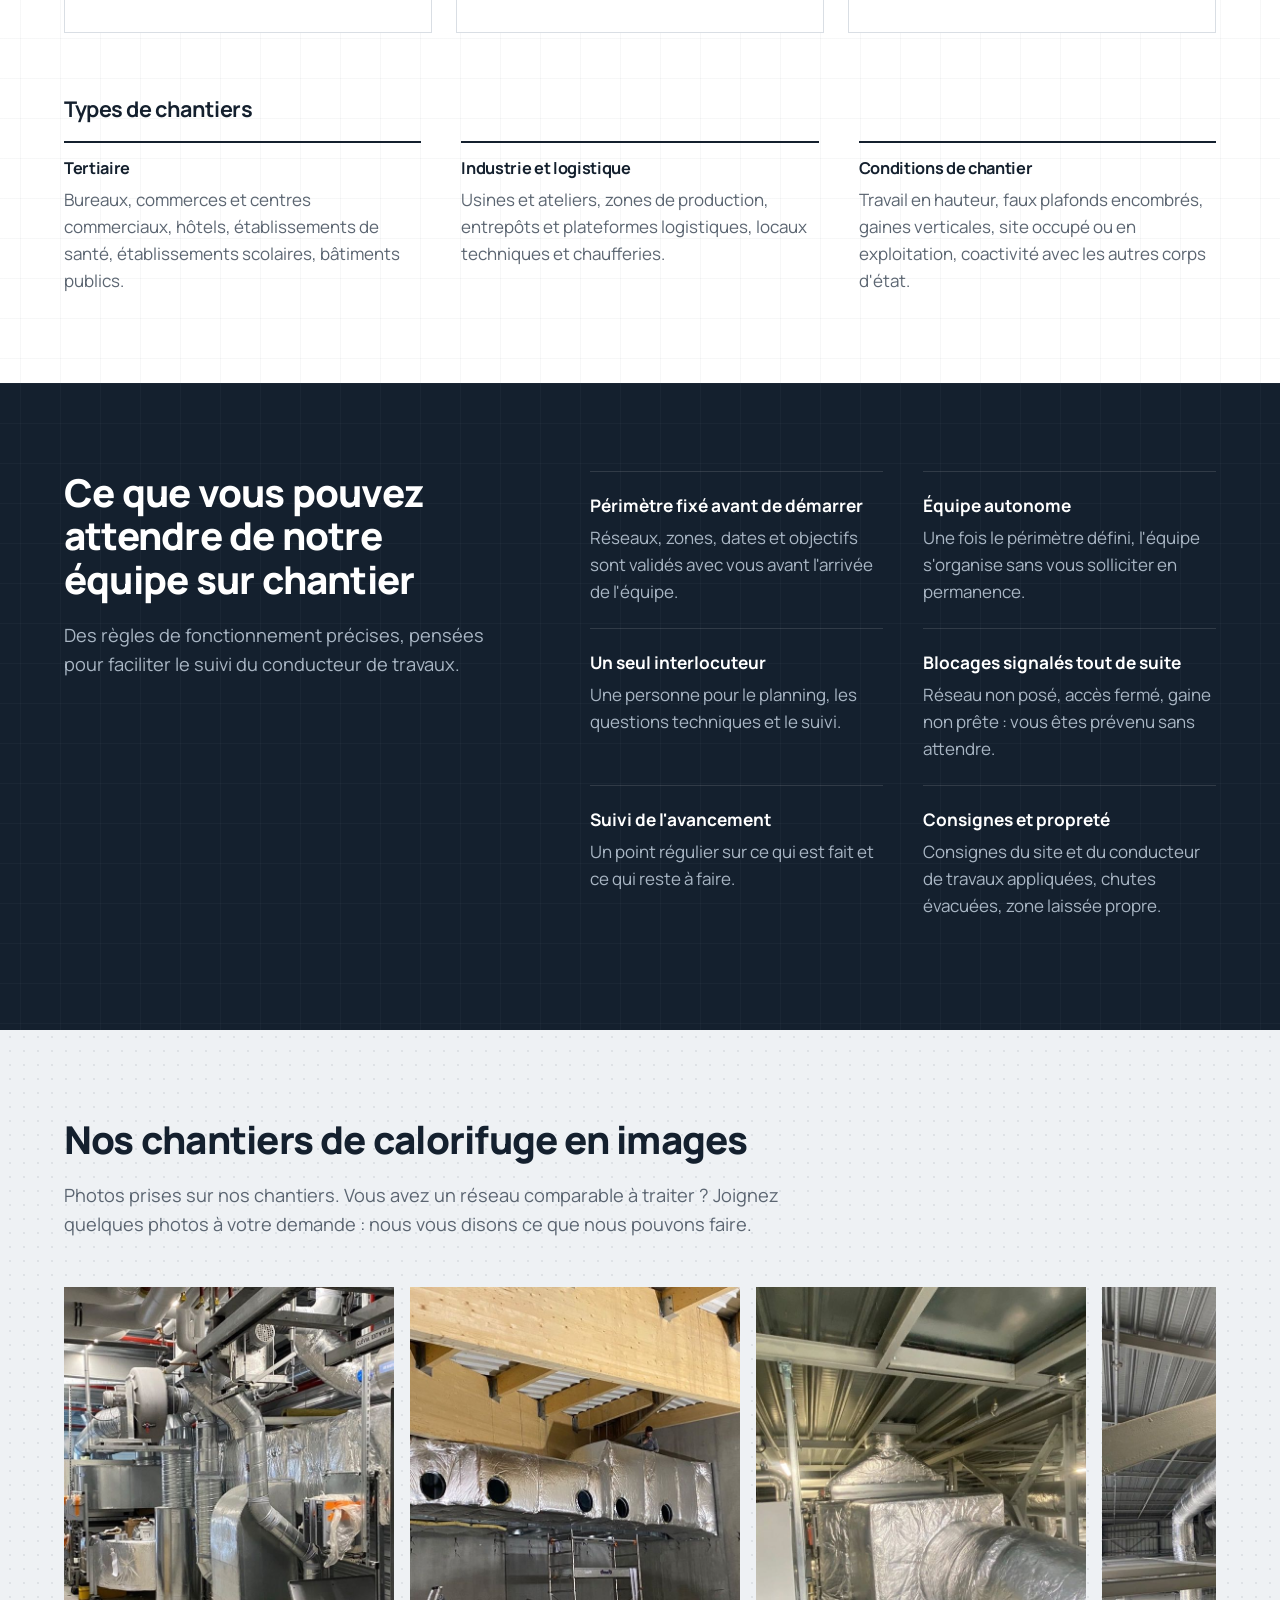
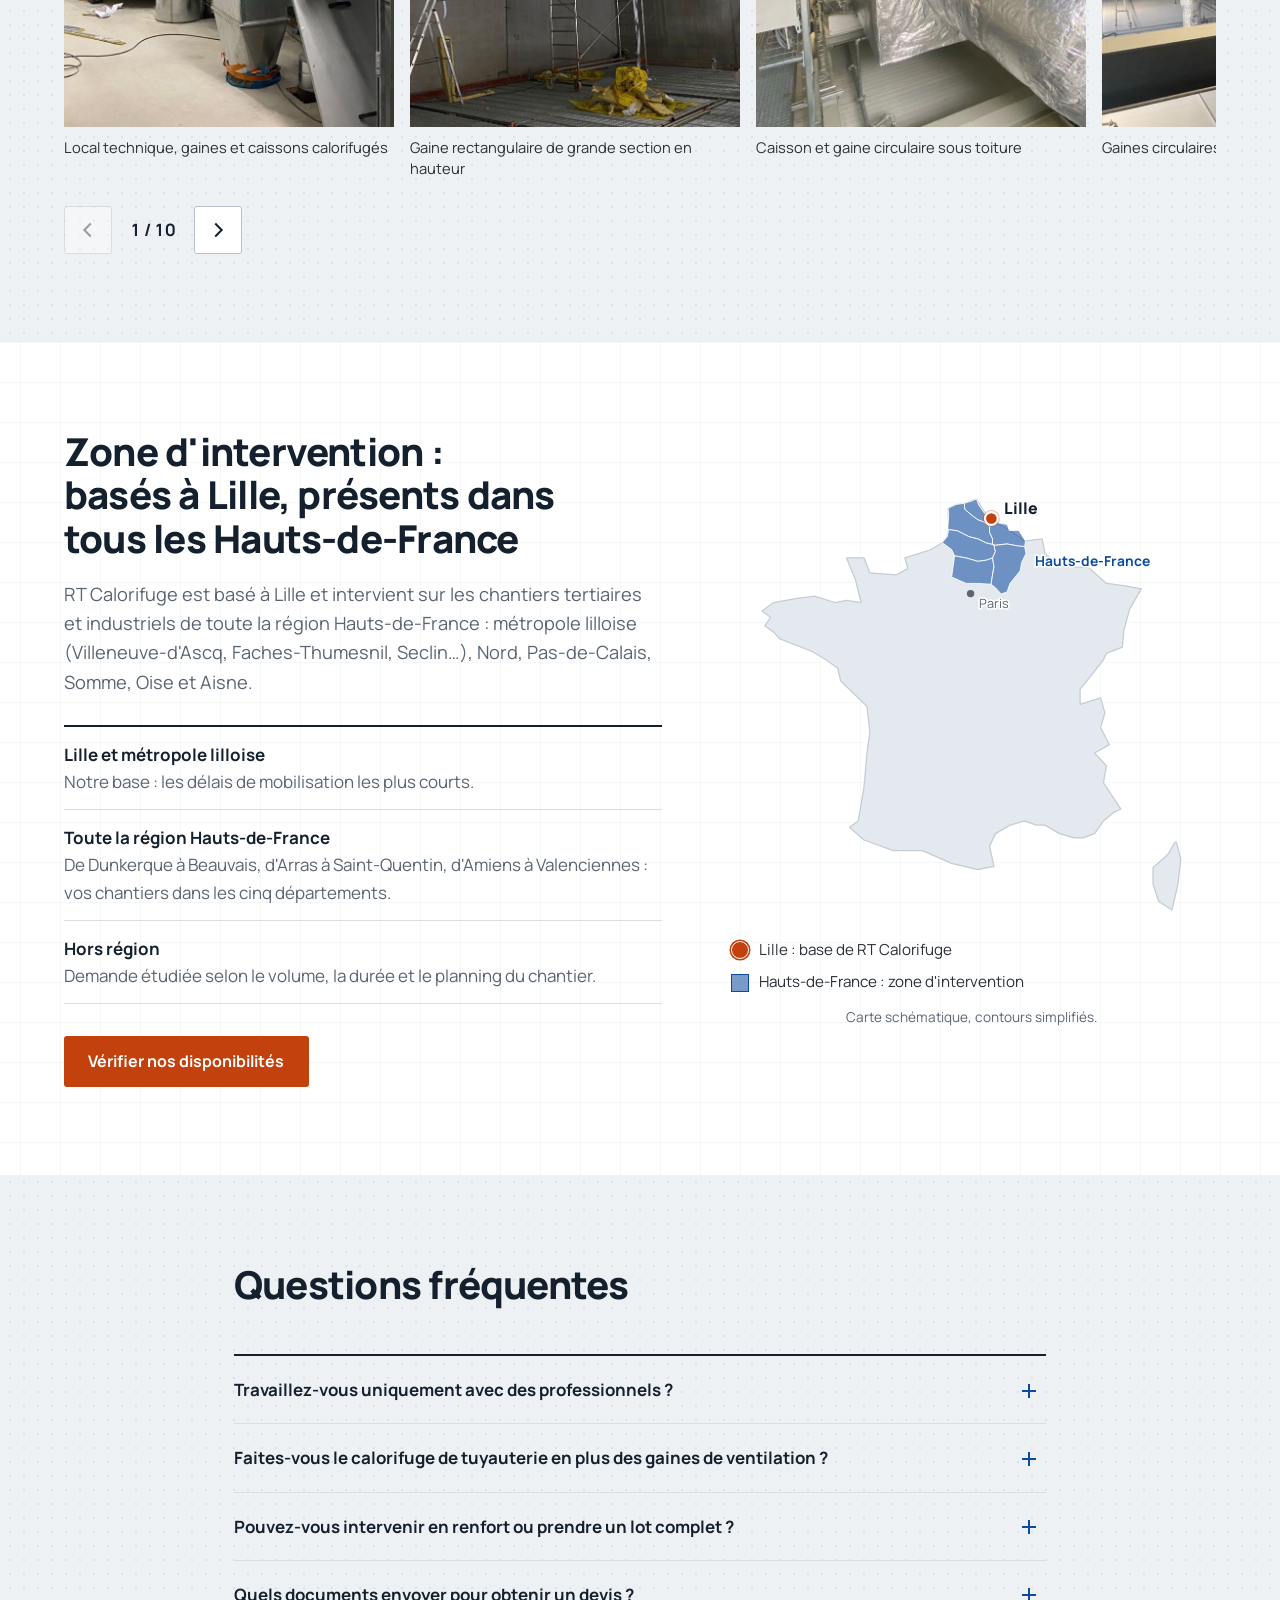
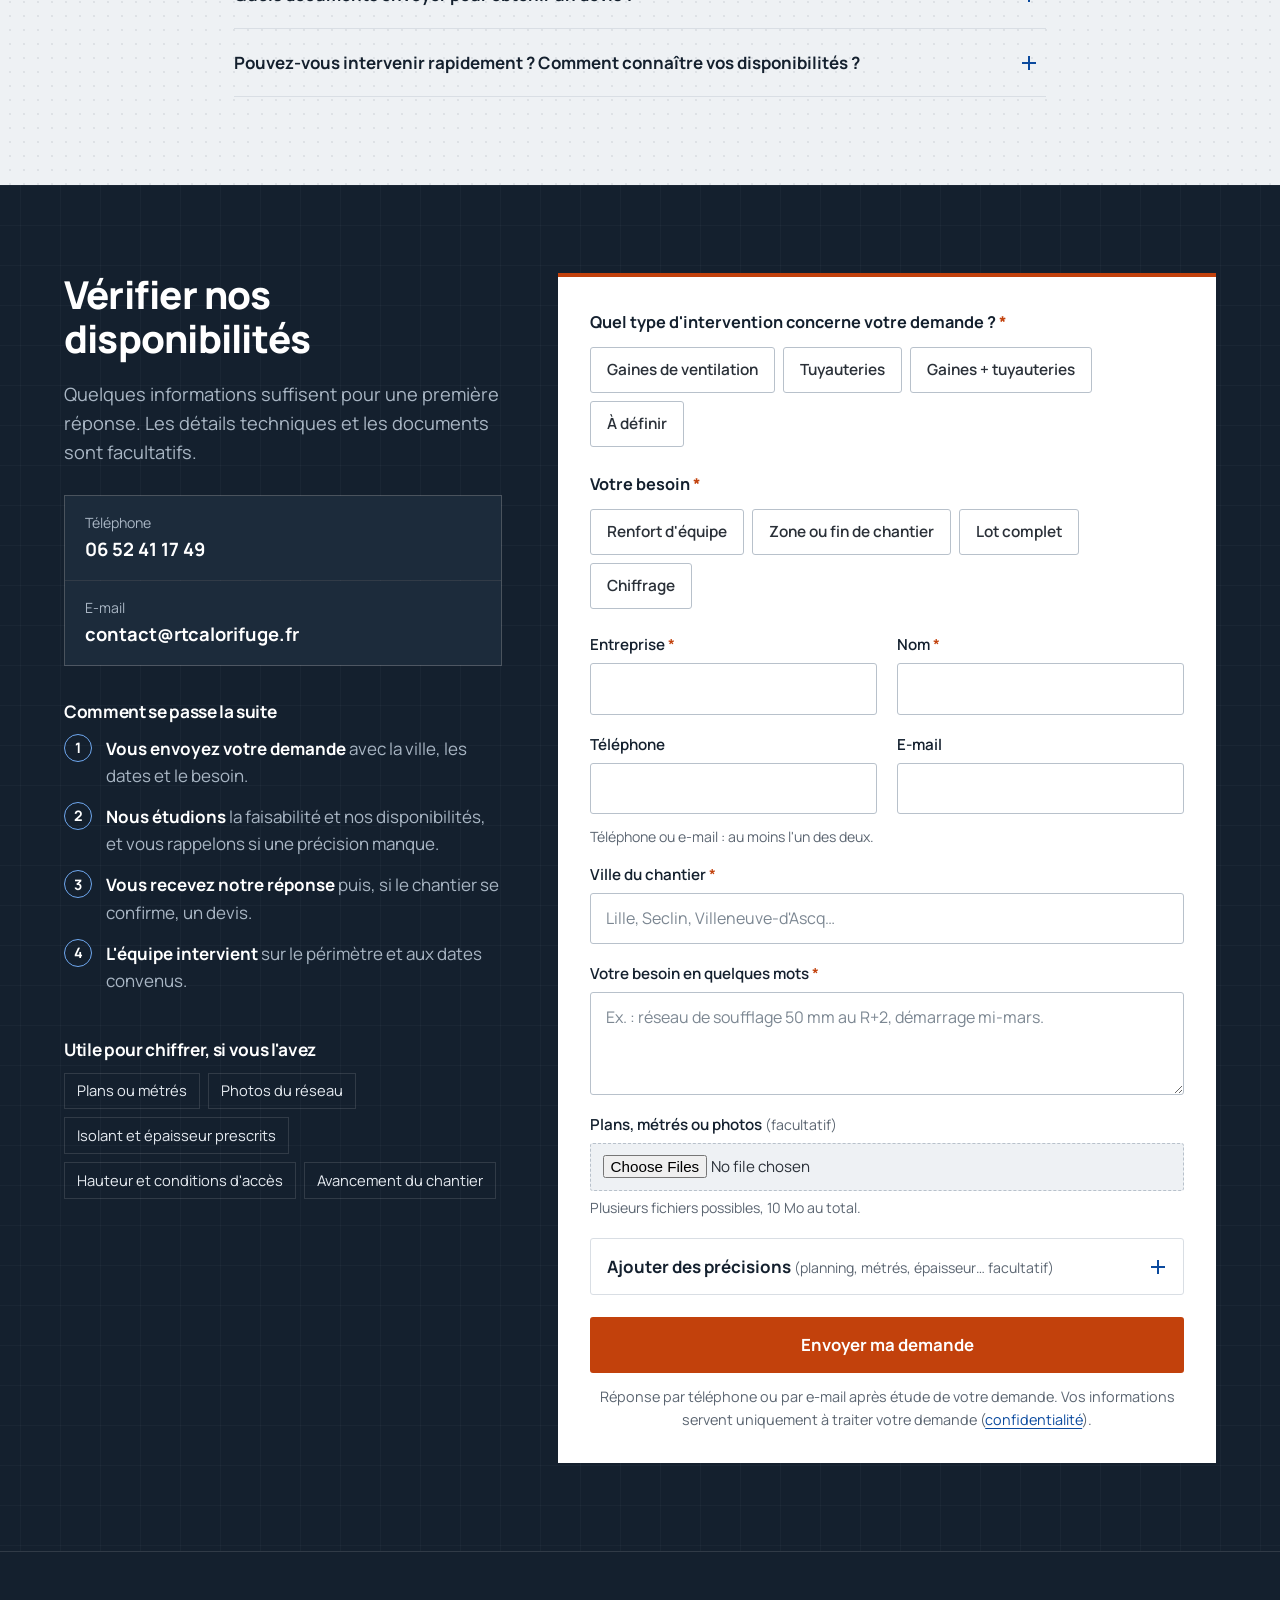
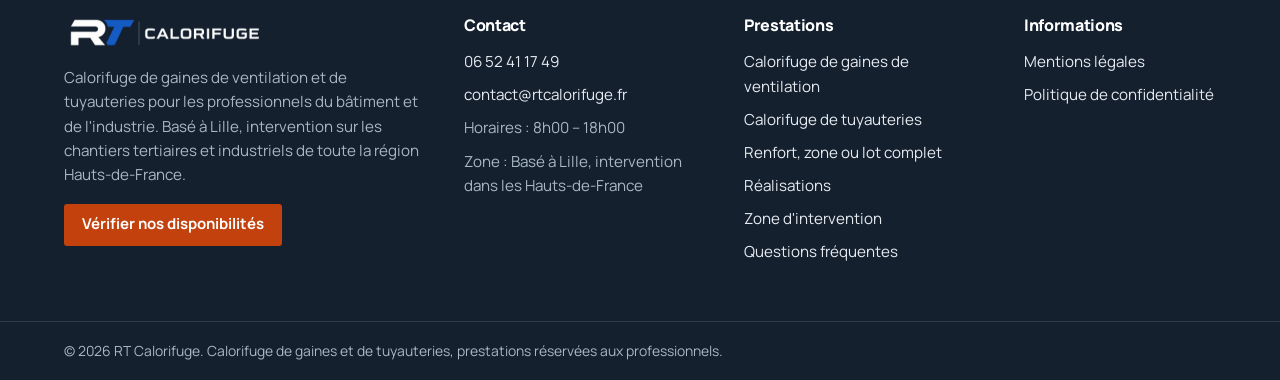
==== commit 972f2408: "Simplifie l’exemple de besoin chantier sans nombre de calorifugeurs" ====
--- a/rt-calorifuge-site/index.html
+++ b/rt-calorifuge-site/index.html
@@ -614,7 +614,7 @@
         <p class="field">
           <label for="description">Votre besoin en quelques mots <span class="req" aria-hidden="true">*</span></label>
           <textarea id="description" name="description" rows="3" required aria-describedby="err-description"
-                    placeholder="Ex. : 2 calorifugeurs pendant 3 semaines, réseau de soufflage 50 mm au R+2, démarrage mi-mars."></textarea>
+                    placeholder="Ex. : réseau de soufflage 50 mm au R+2, démarrage mi-mars."></textarea>
           <span class="err" id="err-description" data-err-for="description"></span>
         </p>
 
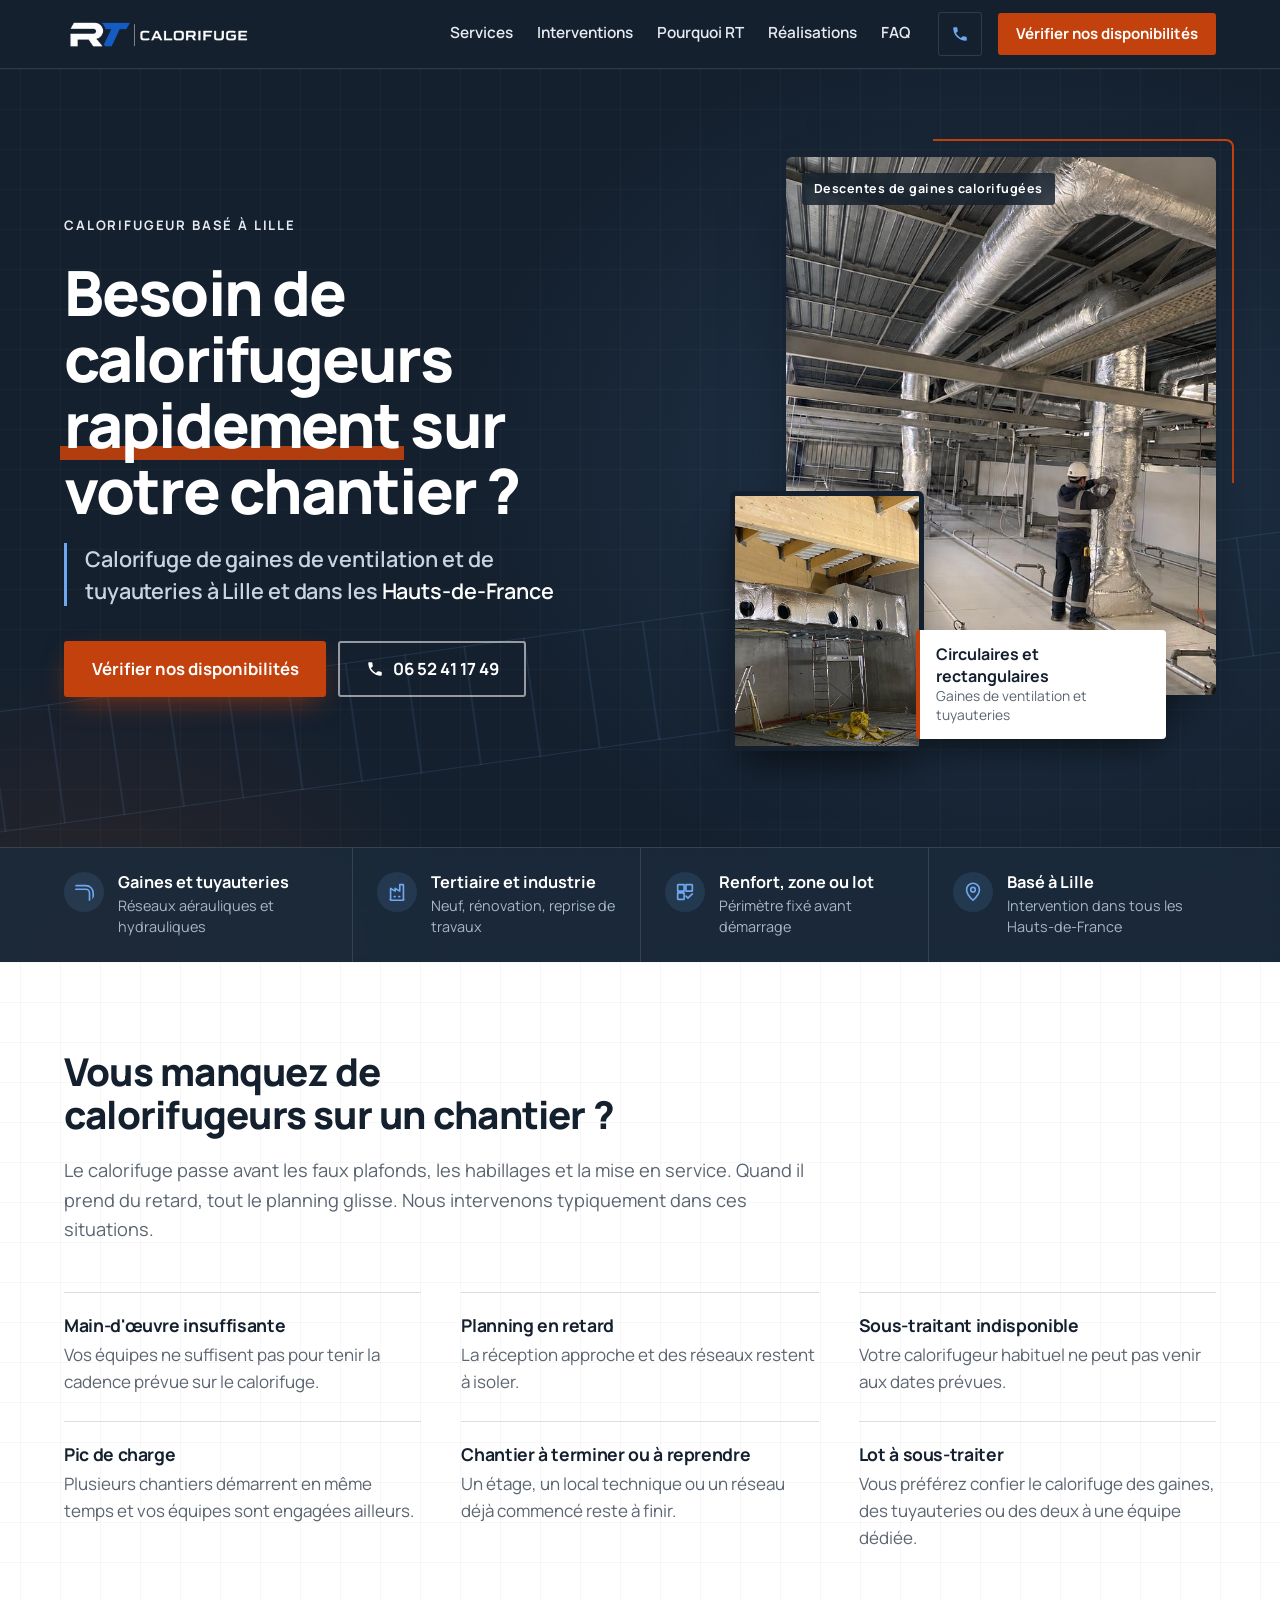
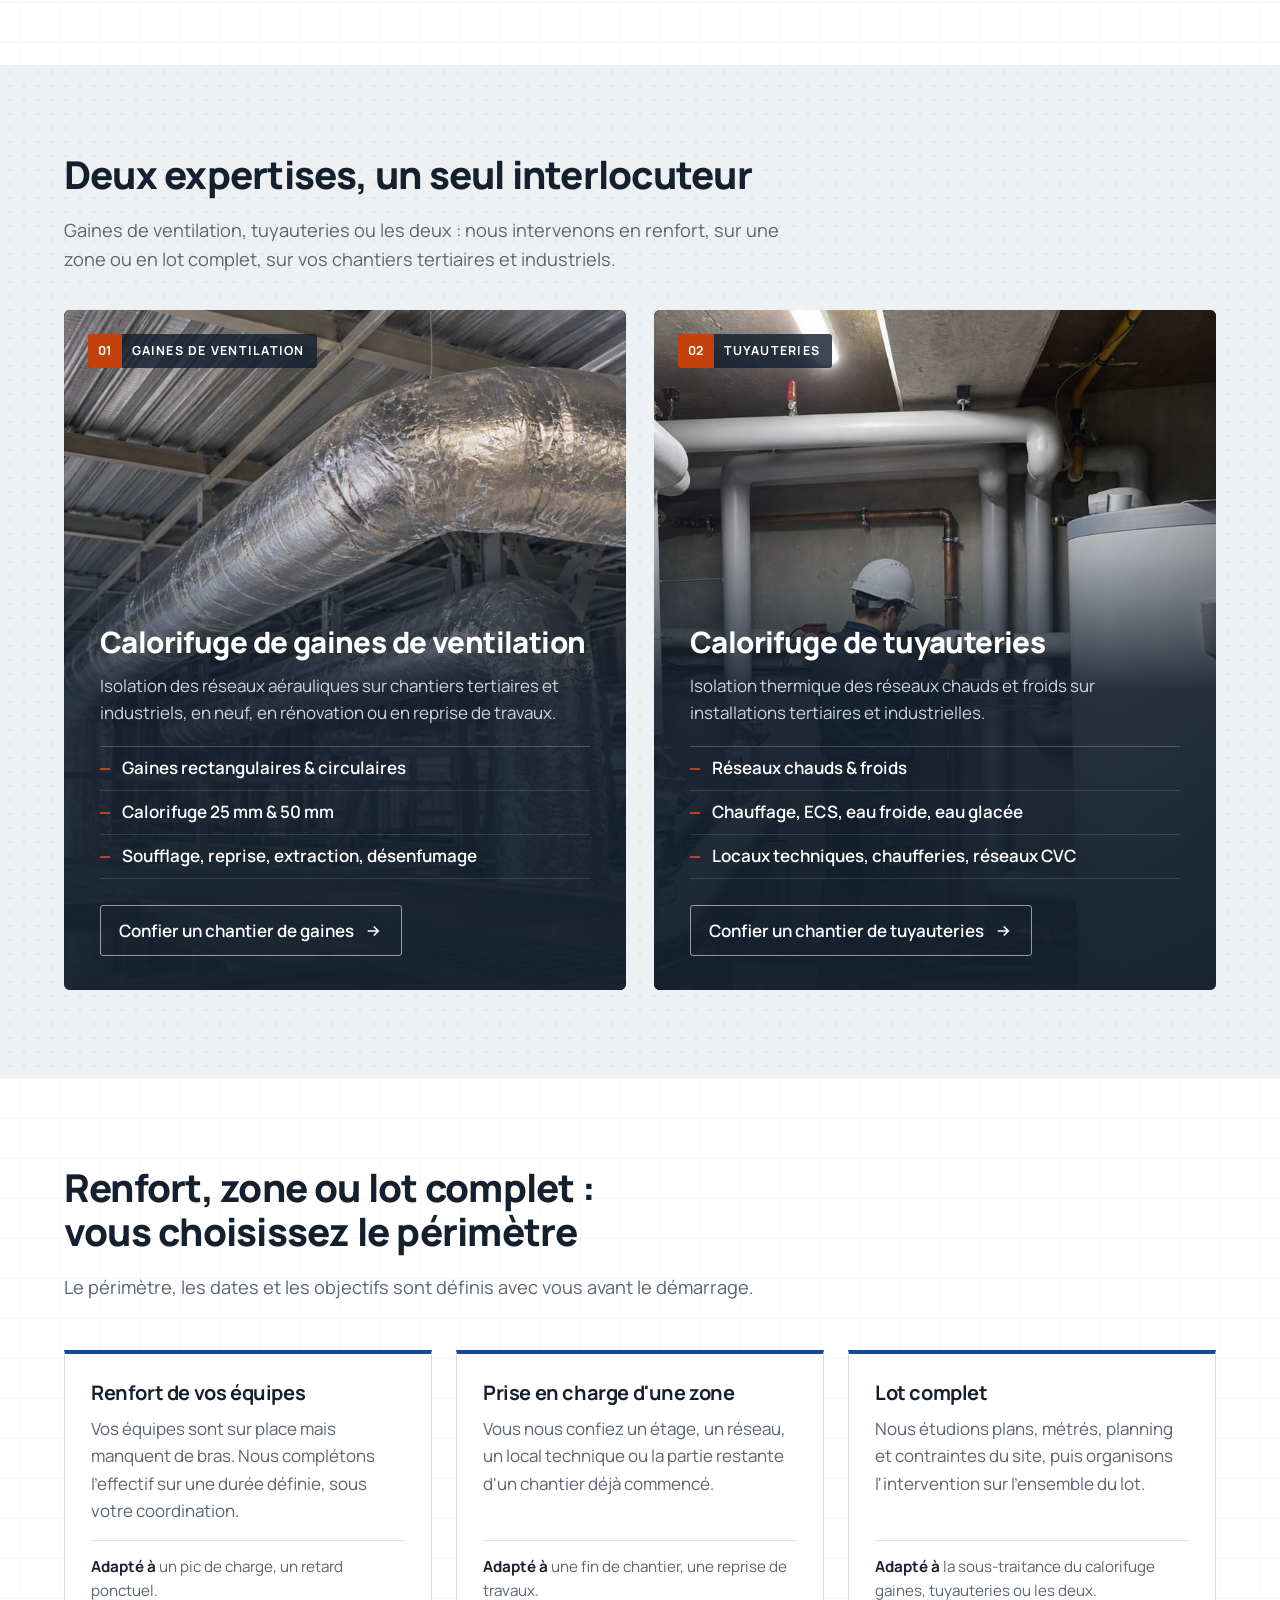
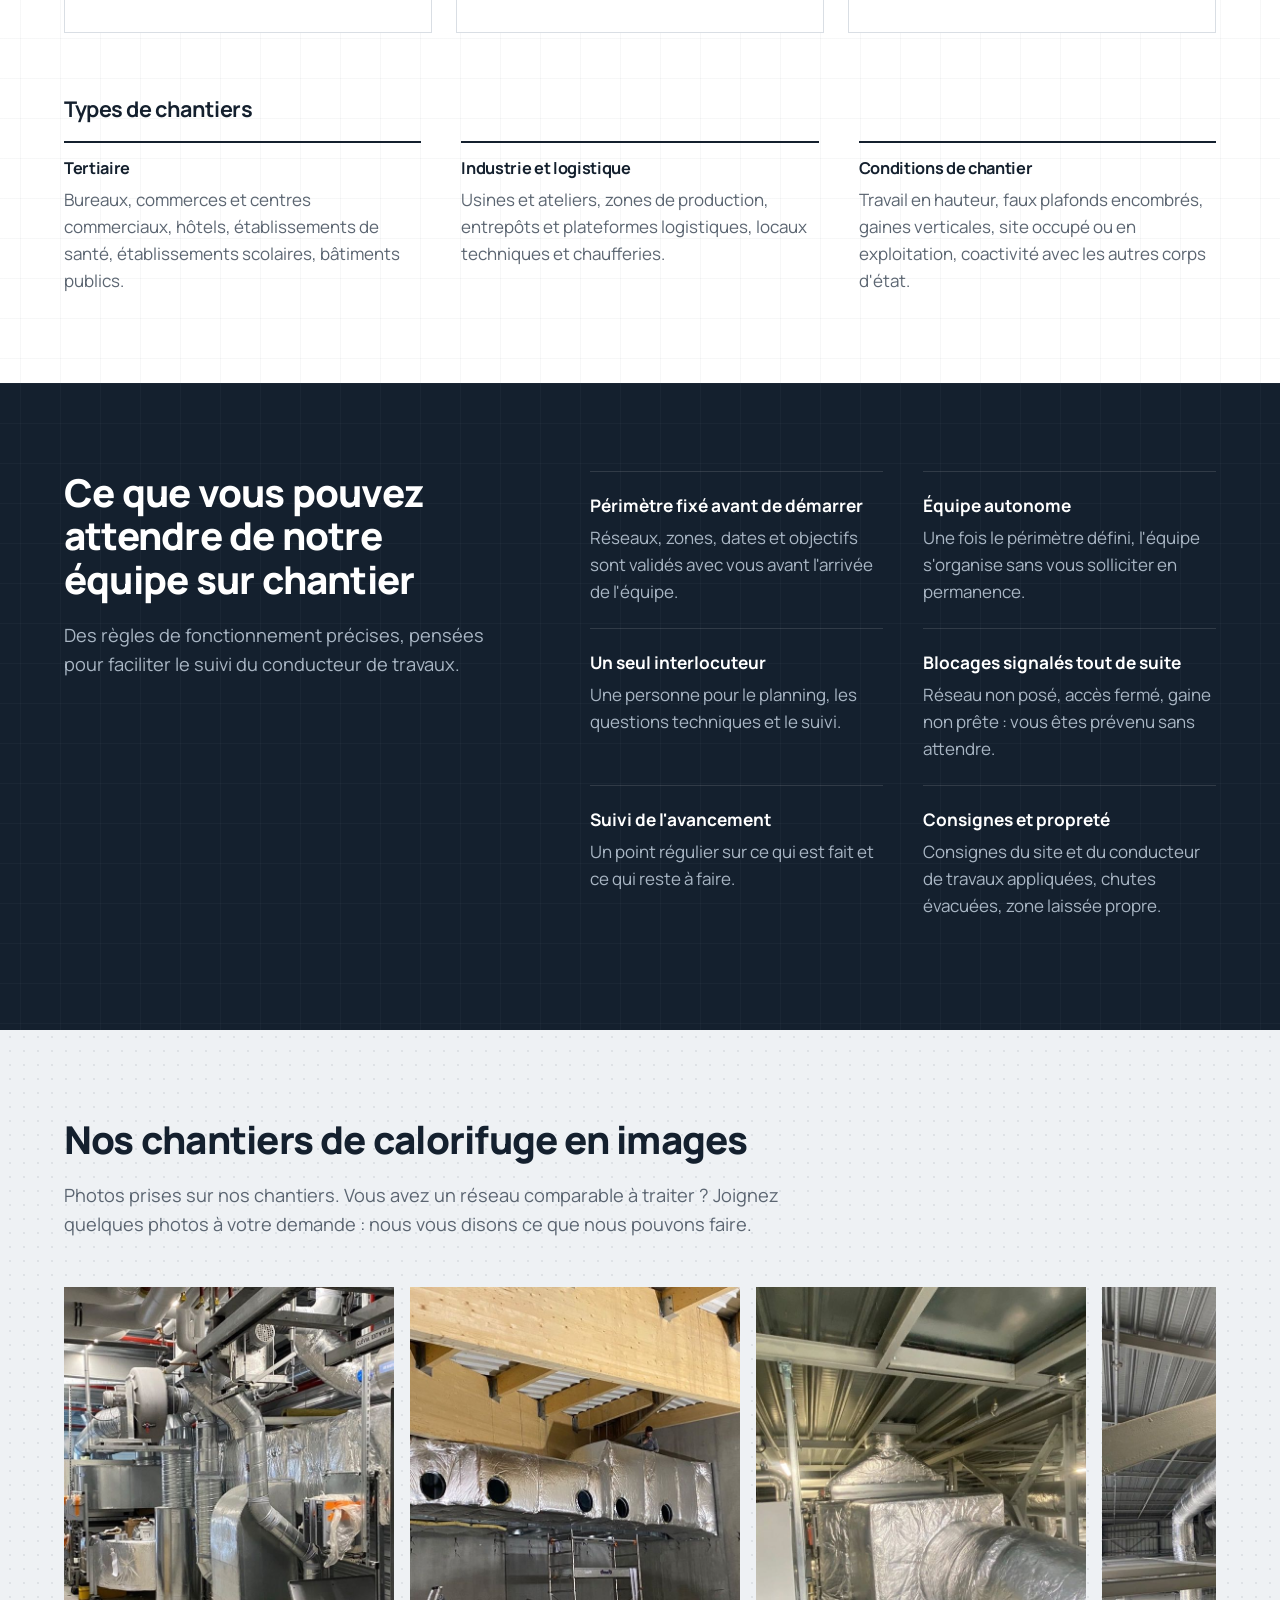
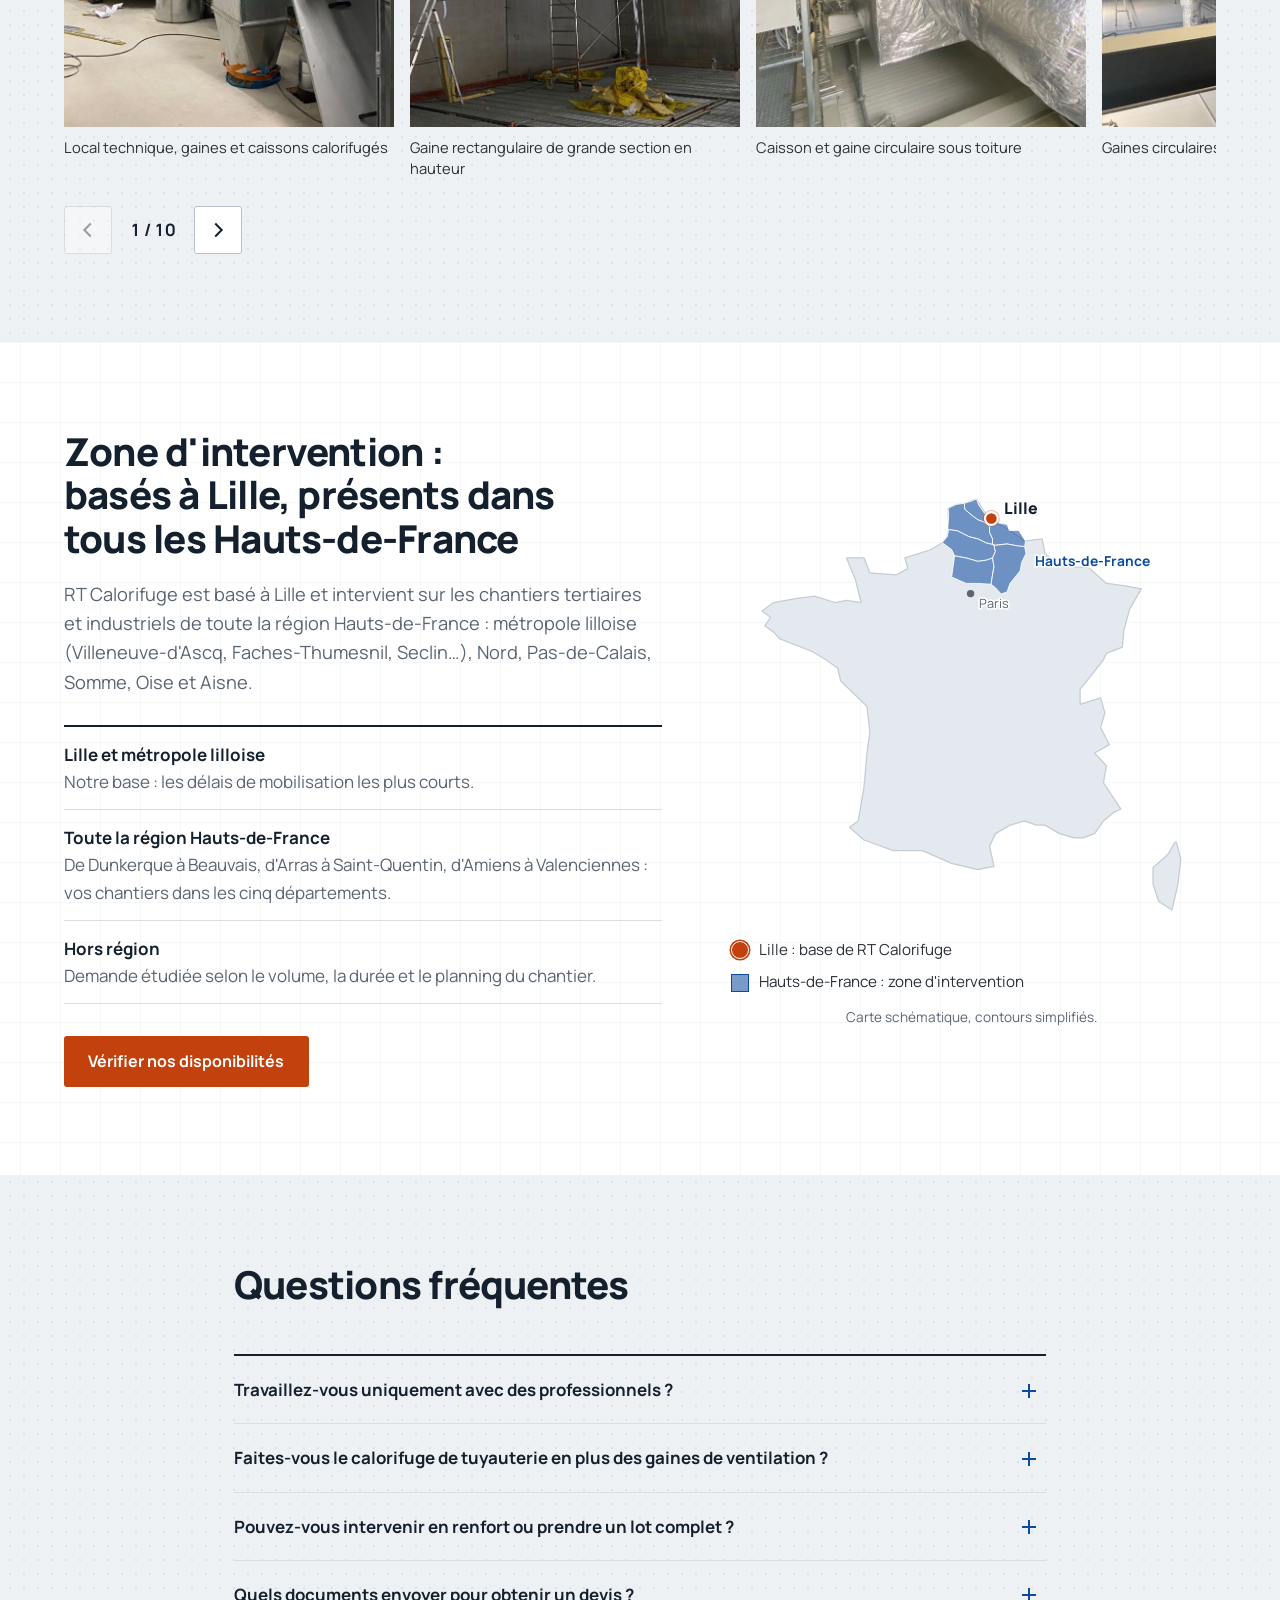
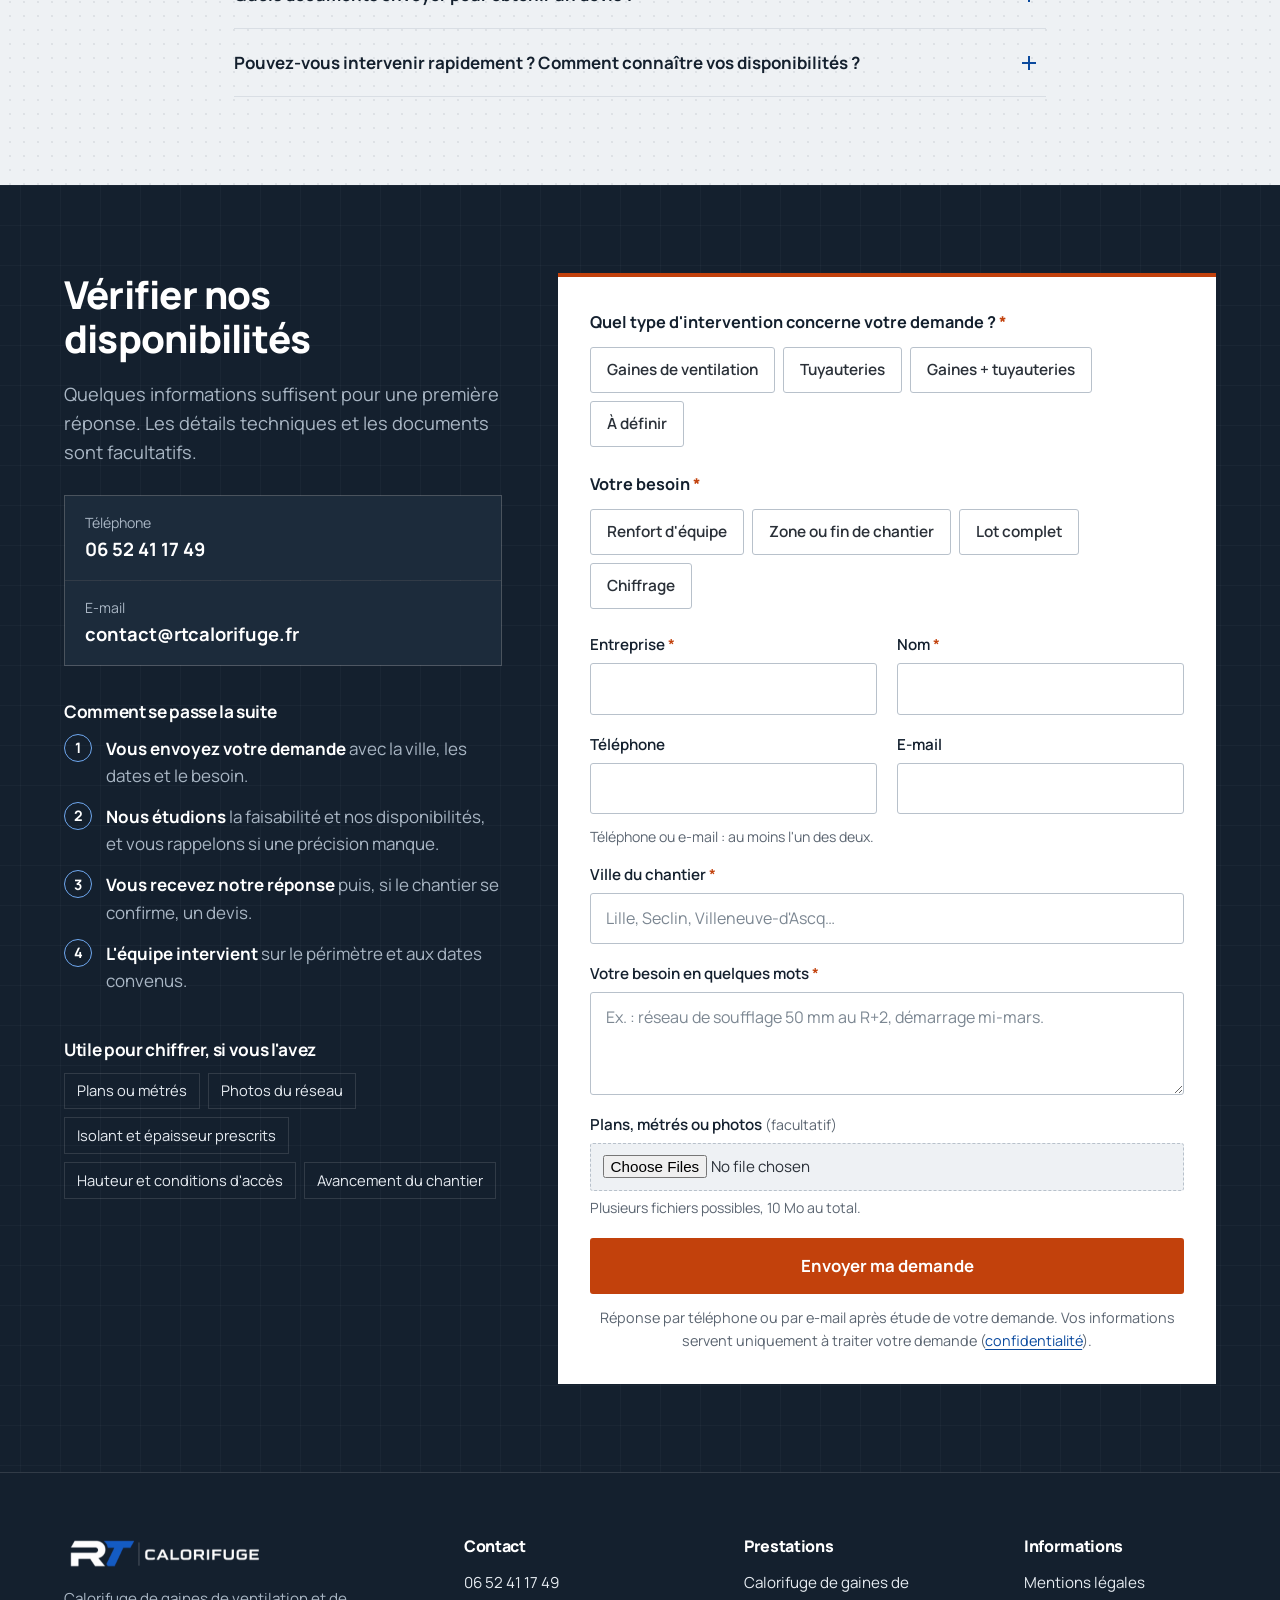
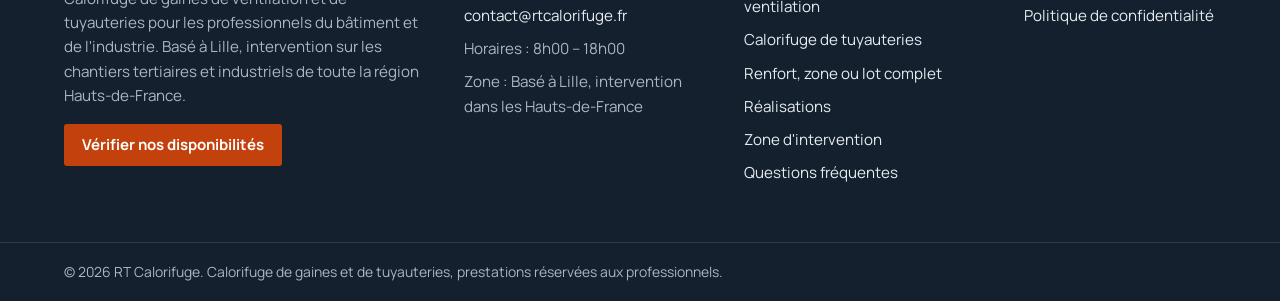
==== commit 3edba932: "Retire le bloc de précisions facultatives du formulaire" ====
--- a/rt-calorifuge-site/index.html
+++ b/rt-calorifuge-site/index.html
@@ -624,120 +624,6 @@
           <span class="hint" id="hint-fichiers">Plusieurs fichiers possibles, 10&nbsp;Mo au total.</span>
           <span class="err" id="err-fichiers" data-err-for="fichiers"></span>
         </p>
-
-        <!-- Détails facultatifs : planning + champs techniques selon le service choisi -->
-        <details class="more" id="more">
-          <summary>Ajouter des précisions <span class="opt">(planning, métrés, épaisseur… facultatif)</span></summary>
-
-          <div class="more__body">
-            <fieldset class="form__sub">
-              <legend>Planning et contexte</legend>
-              <div class="grid-2">
-                <p class="field">
-                  <label for="date_intervention">Date de démarrage souhaitée</label>
-                  <input type="date" id="date_intervention" name="date_intervention">
-                </p>
-                <p class="field">
-                  <label for="duree">Durée estimée</label>
-                  <input type="text" id="duree" name="duree" placeholder="3 jours, 2 semaines…">
-                </p>
-                <p class="field">
-                  <label for="personnes">Nombre de personnes souhaité</label>
-                  <input type="text" id="personnes" name="personnes" placeholder="2, 4, à définir…">
-                </p>
-                <p class="field">
-                  <label for="type_chantier">Type de chantier</label>
-                  <select id="type_chantier" name="type_chantier">
-                    <option value="">Choisir</option>
-                    <option>Tertiaire (bureaux, commerce, hôtel…)</option>
-                    <option>Santé ou enseignement</option>
-                    <option>Industriel (usine, atelier)</option>
-                    <option>Logistique (entrepôt, plateforme)</option>
-                    <option>Local technique ou chaufferie</option>
-                    <option>Rénovation de réseaux existants</option>
-                    <option>Autre</option>
-                  </select>
-                </p>
-                <p class="field field--full">
-                  <label for="fonction">Votre fonction</label>
-                  <input type="text" id="fonction" name="fonction" autocomplete="organization-title" placeholder="Conducteur de travaux, chargé d'affaires…">
-                </p>
-              </div>
-            </fieldset>
-
-            <p class="more__hint" id="tech-hint">Choisissez le type d'intervention en haut du formulaire pour afficher les précisions techniques correspondantes.</p>
-
-            <fieldset class="form__sub" data-tech="gaines" hidden disabled>
-              <legend>Gaines de ventilation</legend>
-              <div class="grid-2">
-                <p class="field">
-                  <label for="type_gaines">Type de gaines</label>
-                  <select id="type_gaines" name="type_gaines">
-                    <option value="">Choisir</option>
-                    <option>Rectangulaires</option>
-                    <option>Circulaires</option>
-                    <option>Rectangulaires et circulaires</option>
-                  </select>
-                </p>
-                <p class="field">
-                  <label for="epaisseur">Épaisseur</label>
-                  <select id="epaisseur" name="epaisseur">
-                    <option value="">Choisir</option>
-                    <option>25 mm</option>
-                    <option>50 mm</option>
-                    <option>25 et 50 mm</option>
-                    <option>À définir</option>
-                  </select>
-                </p>
-                <p class="field">
-                  <label for="reseau_gaines">Réseau</label>
-                  <input type="text" id="reseau_gaines" name="reseau_gaines" placeholder="Soufflage, reprise, extraction, désenfumage…">
-                </p>
-                <p class="field">
-                  <label for="quantite">Métrage estimé</label>
-                  <input type="text" id="quantite" name="quantite" placeholder="400 m², 250 ml, à définir…">
-                </p>
-              </div>
-            </fieldset>
-
-            <fieldset class="form__sub" data-tech="tuyauteries" hidden disabled>
-              <legend>Tuyauteries</legend>
-              <div class="grid-2">
-                <p class="field">
-                  <label for="reseau_tuyauterie">Type de réseau</label>
-                  <input type="text" id="reseau_tuyauterie" name="reseau_tuyauterie" placeholder="Chauffage, eau glacée, eau froide…">
-                </p>
-                <p class="field">
-                  <label for="temperature_reseau">Réseau chaud ou froid</label>
-                  <select id="temperature_reseau" name="temperature_reseau">
-                    <option value="">Choisir</option>
-                    <option>Réseau chaud</option>
-                    <option>Réseau froid</option>
-                    <option>Chaud et froid</option>
-                    <option>À définir</option>
-                  </select>
-                </p>
-                <p class="field">
-                  <label for="metrage_tuyauterie">Métrage estimé</label>
-                  <input type="text" id="metrage_tuyauterie" name="metrage_tuyauterie" placeholder="150 ml, à définir…">
-                </p>
-                <p class="field">
-                  <label for="diametres">Diamètres, si connus</label>
-                  <input type="text" id="diametres" name="diametres" placeholder="DN 20 à DN 100…">
-                </p>
-                <p class="field">
-                  <label for="isolant_tuyauterie">Isolant et épaisseur, si connus</label>
-                  <input type="text" id="isolant_tuyauterie" name="isolant_tuyauterie">
-                </p>
-                <p class="field">
-                  <label for="finition_tuyauterie">Finition, si connue</label>
-                  <input type="text" id="finition_tuyauterie" name="finition_tuyauterie">
-                </p>
-              </div>
-            </fieldset>
-          </div>
-        </details>
-
 
         <!-- Anti-spam : champ piège côté navigateur + case « botcheck » vérifiée par Web3Forms -->
         <input type="text" name="_gotcha" tabindex="-1" autocomplete="off" aria-hidden="true" class="hp">
